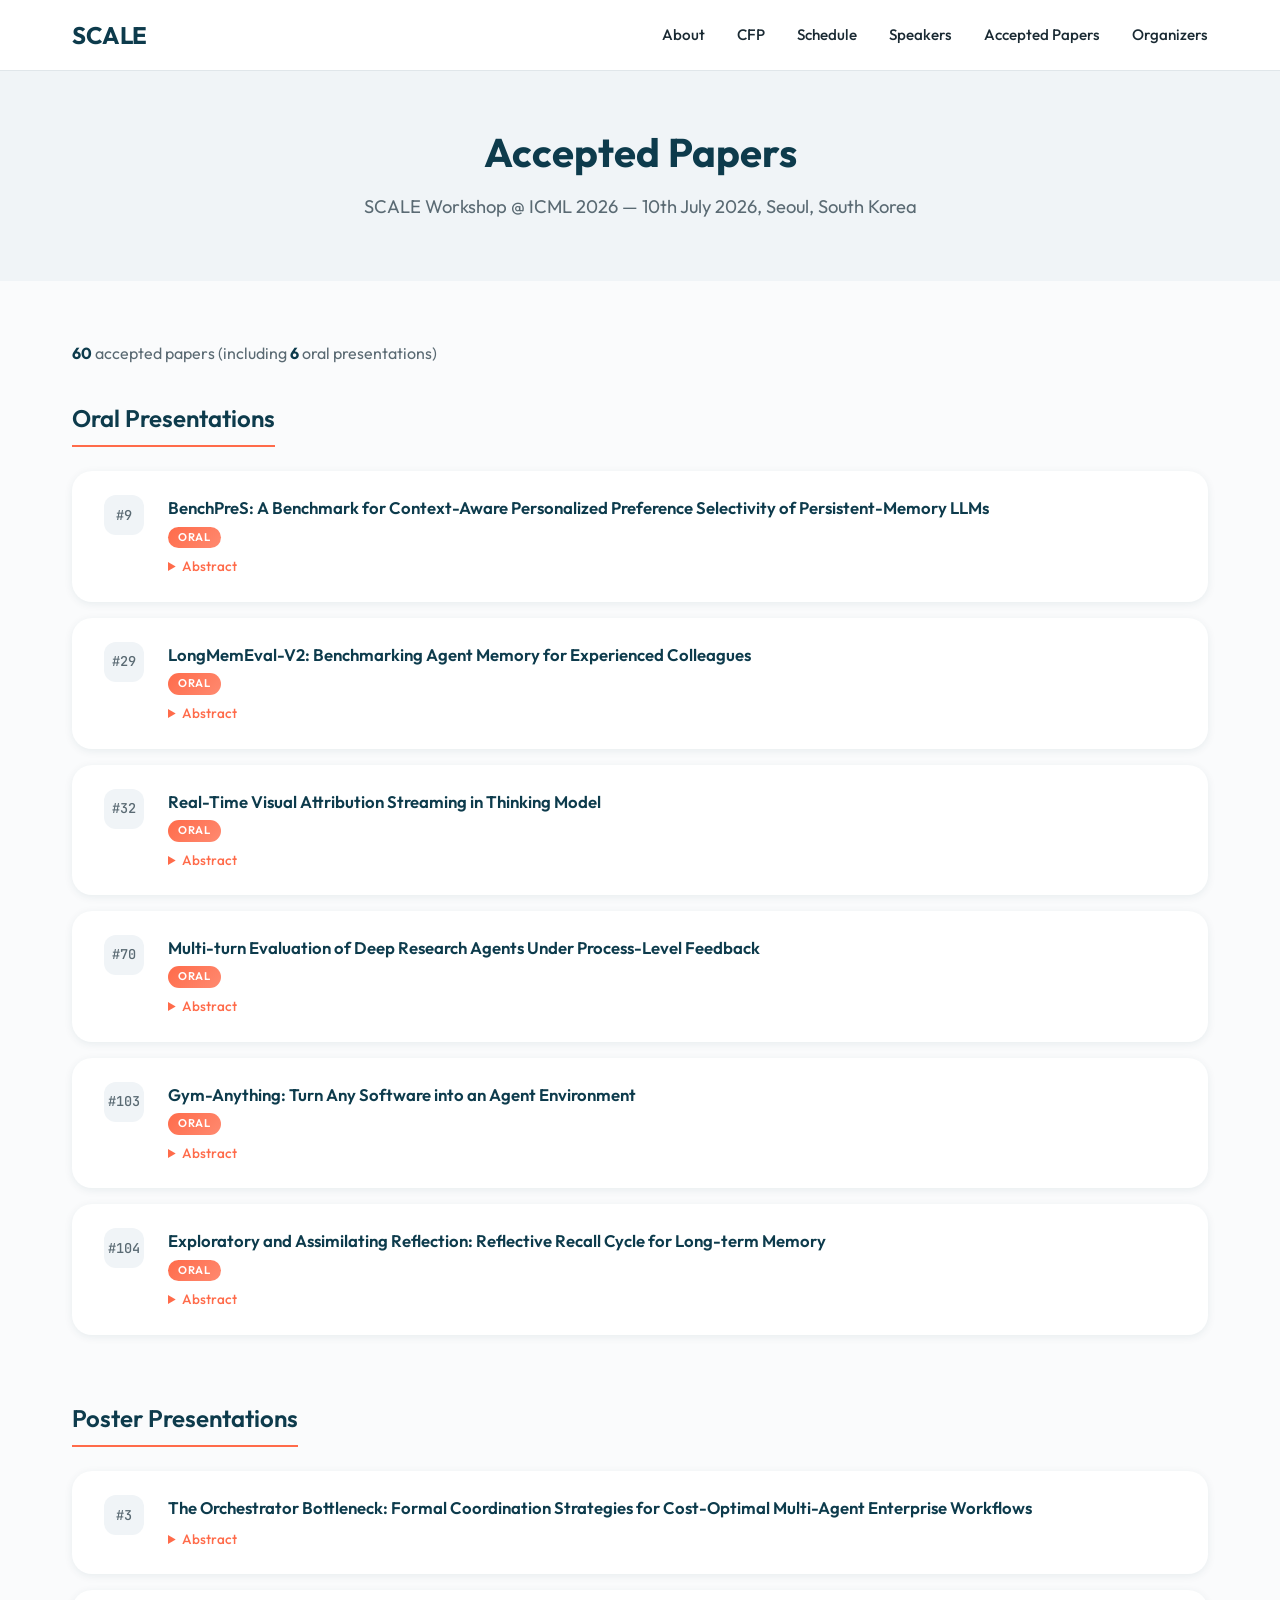
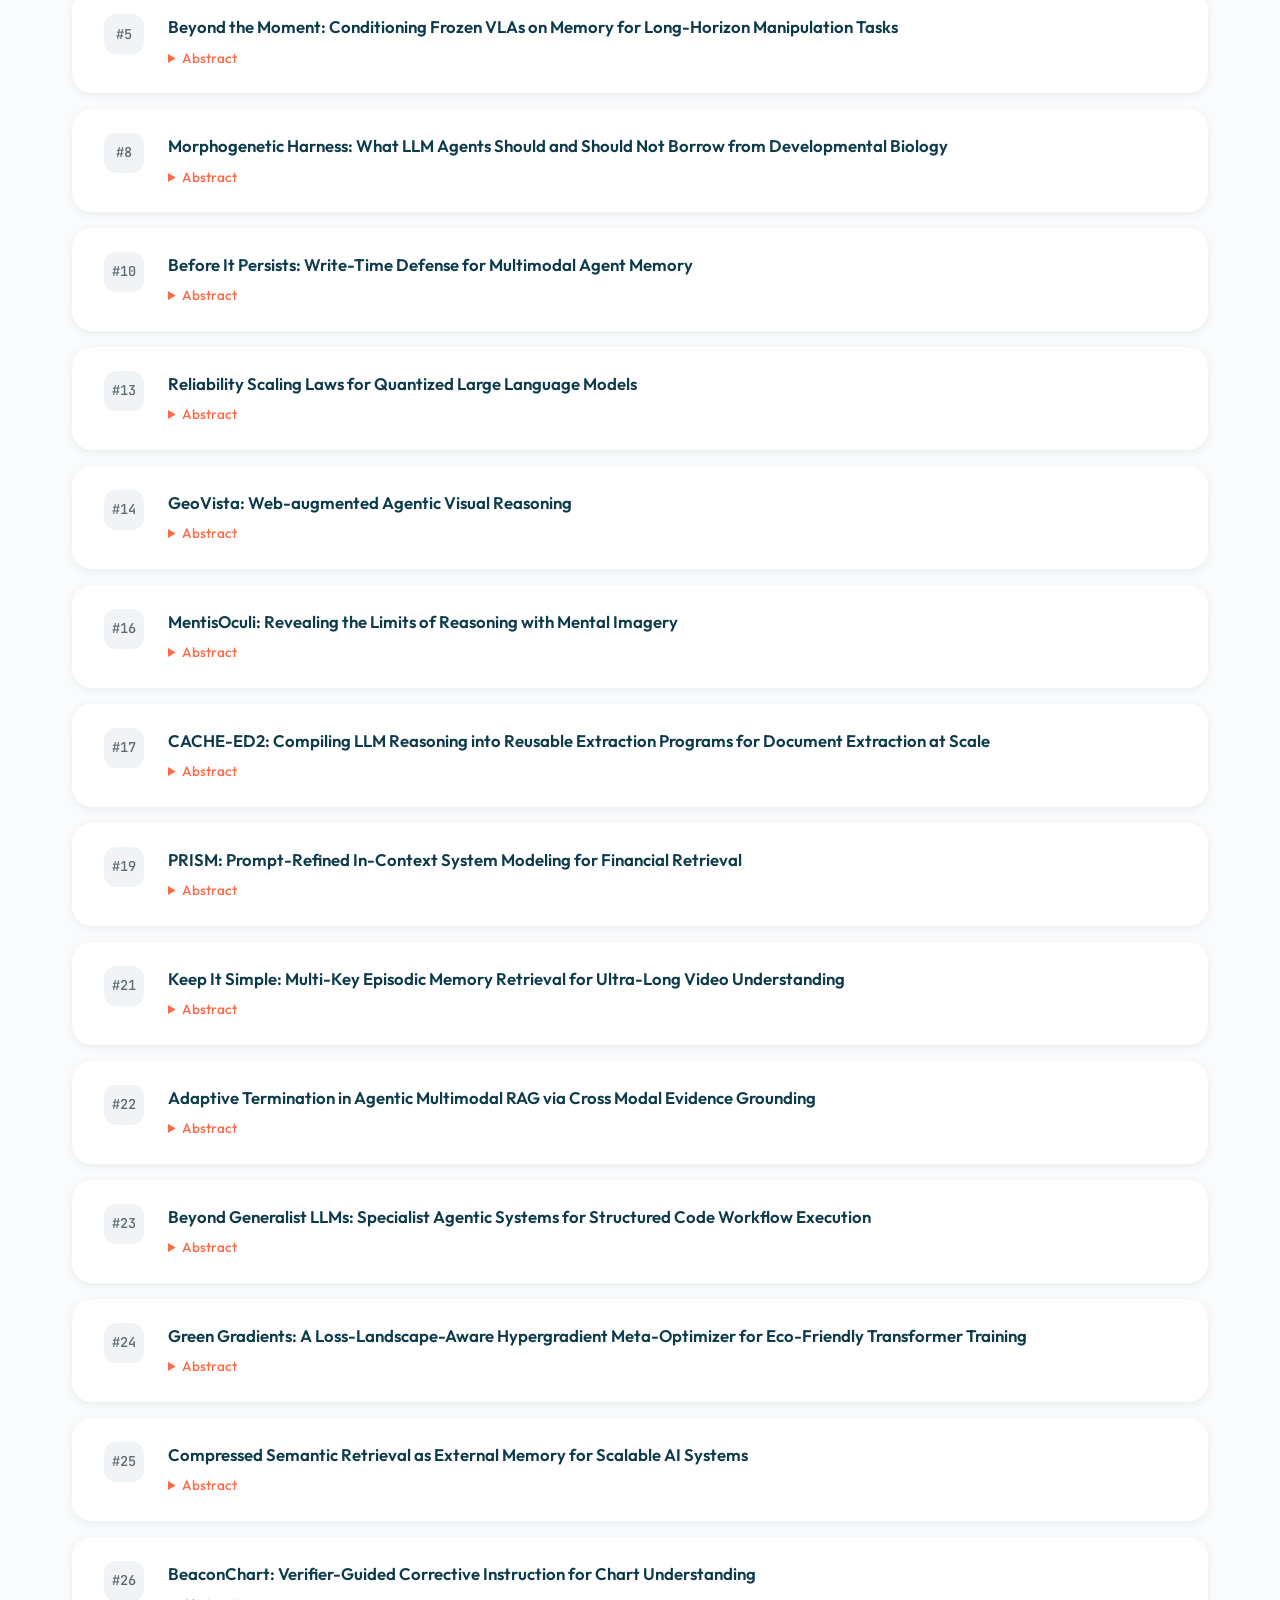
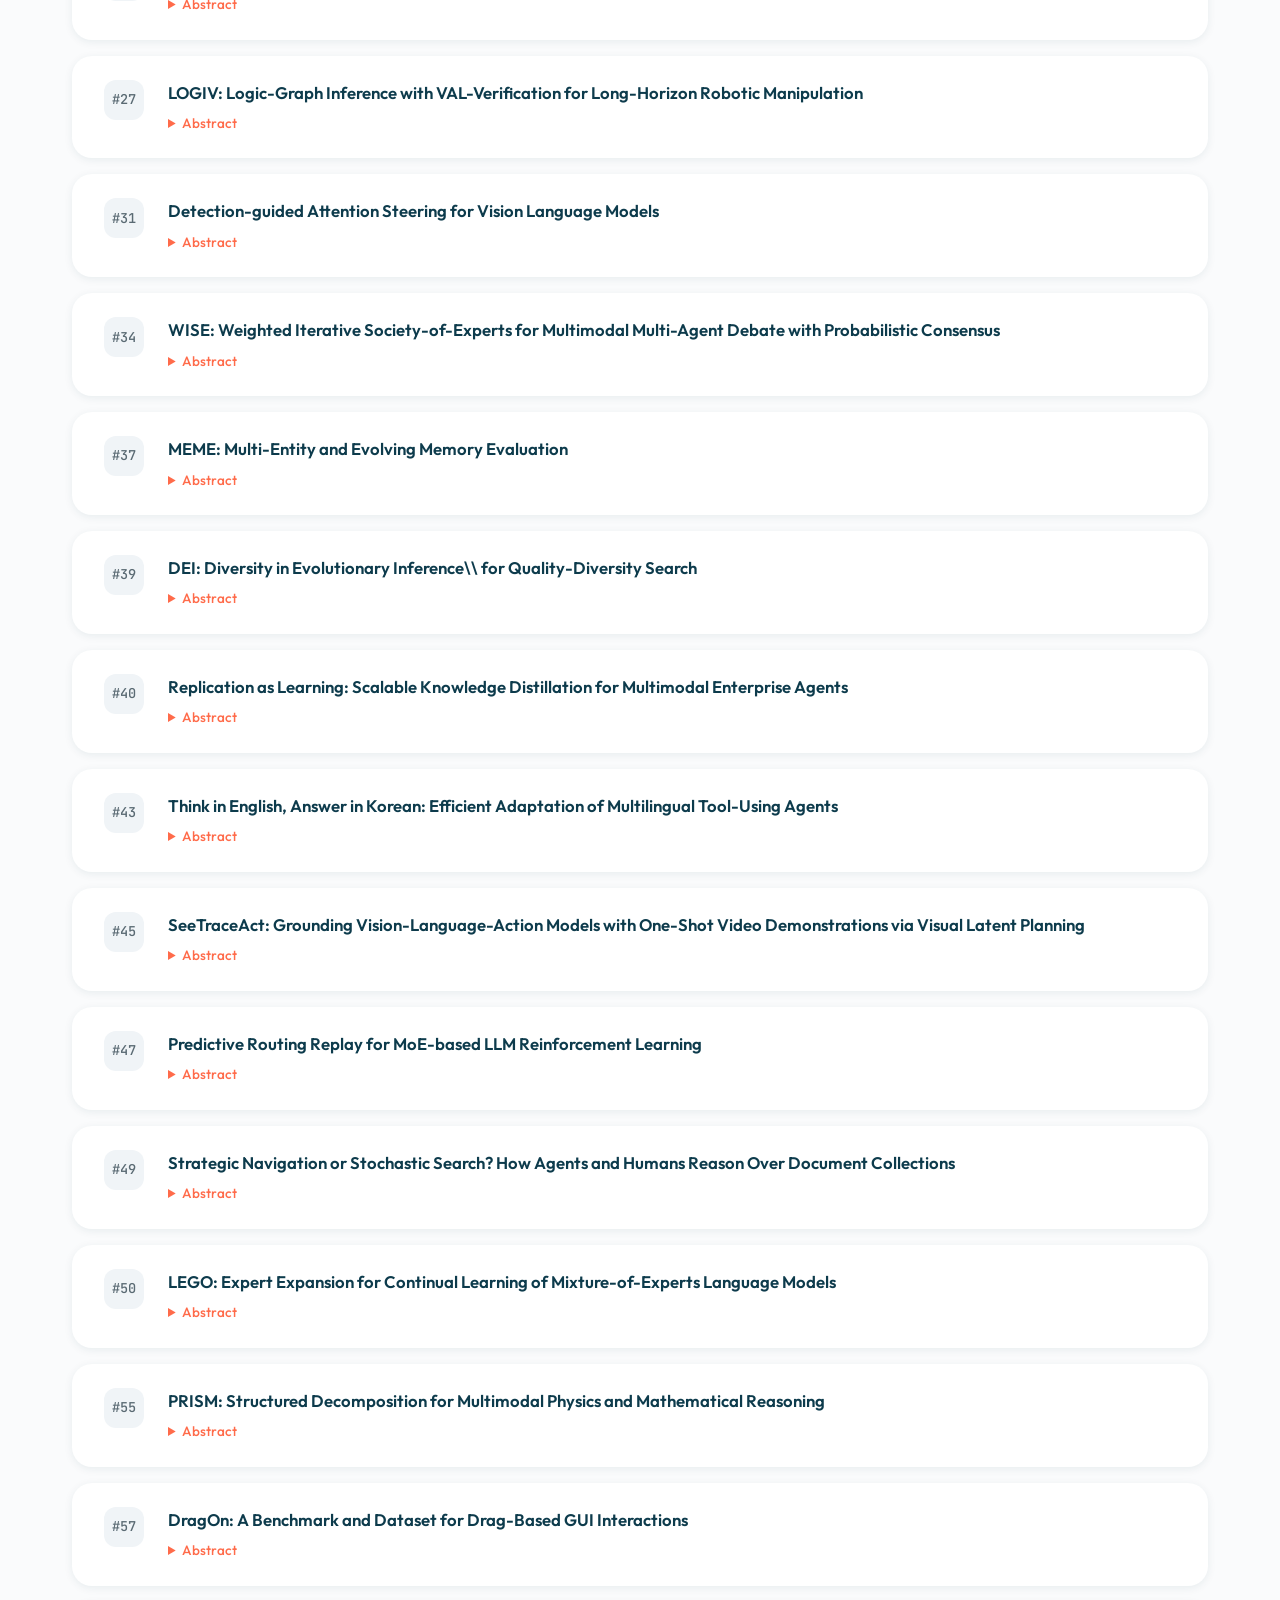
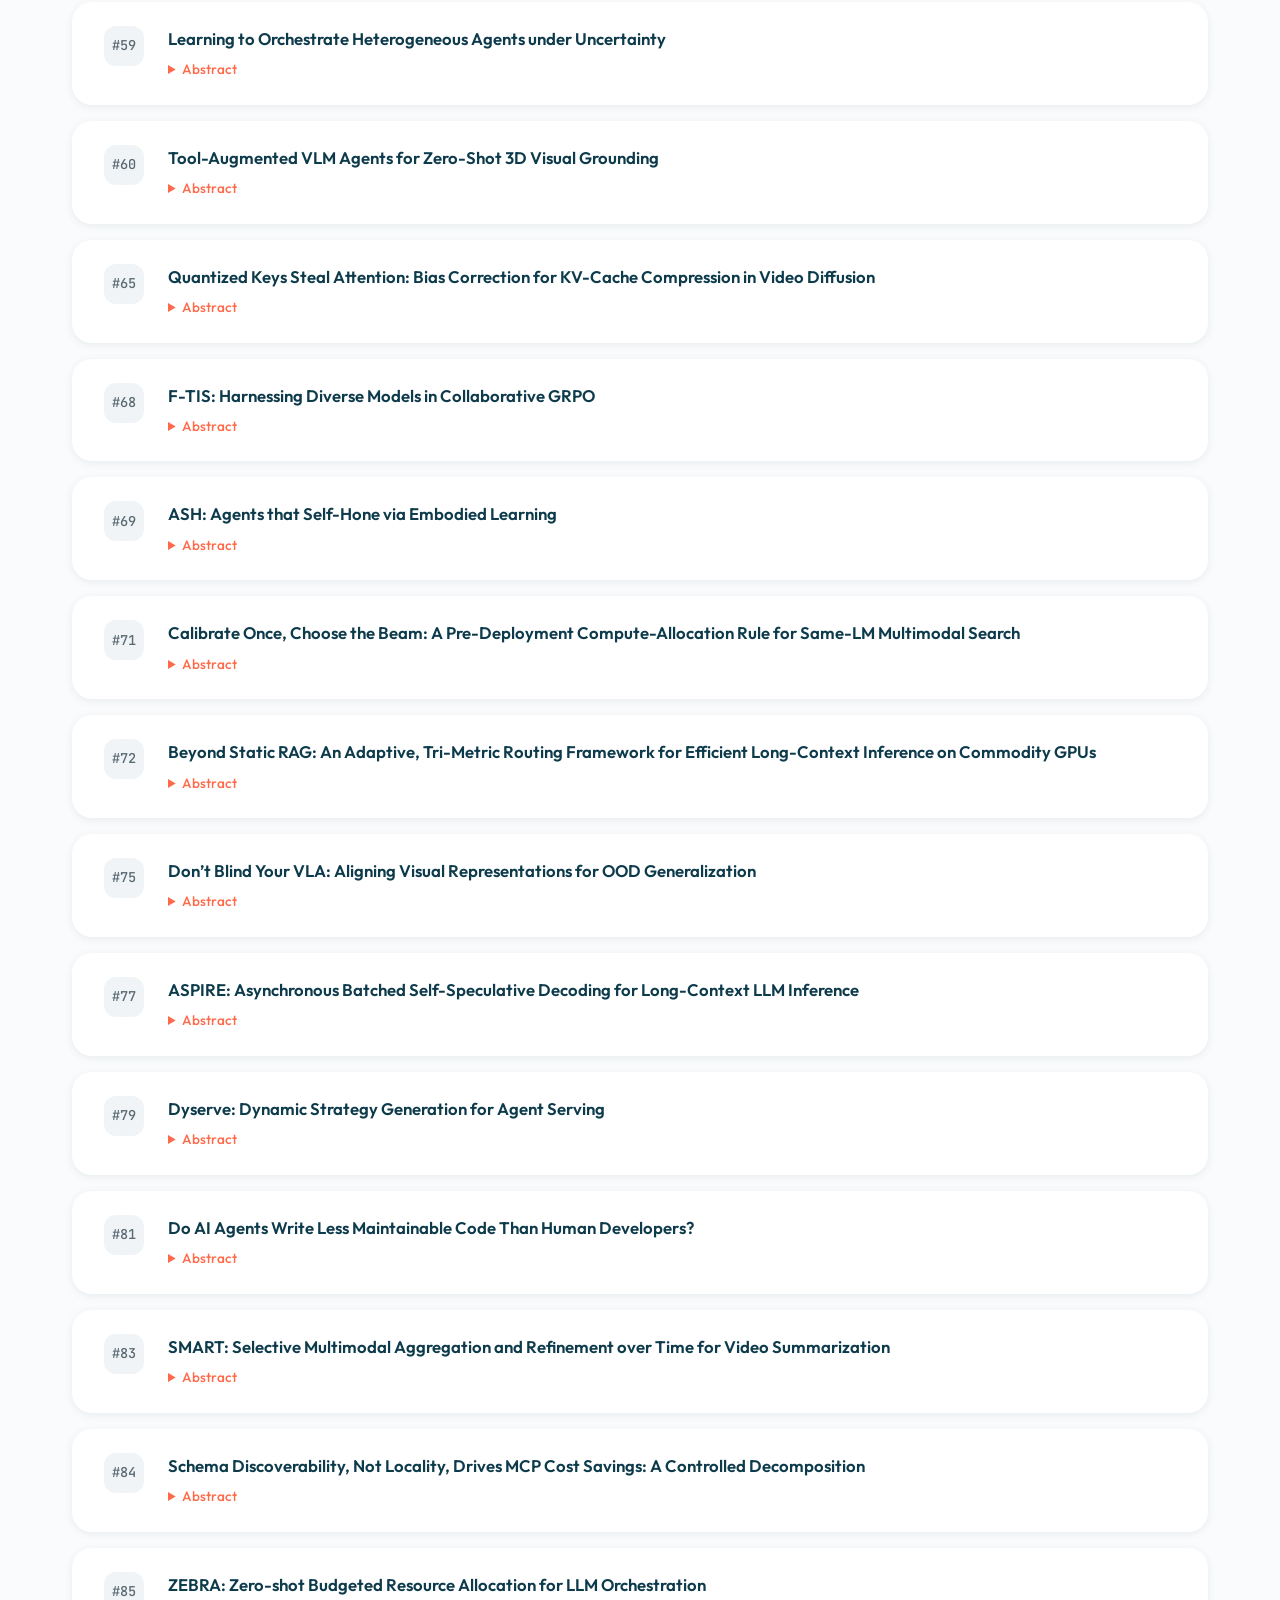
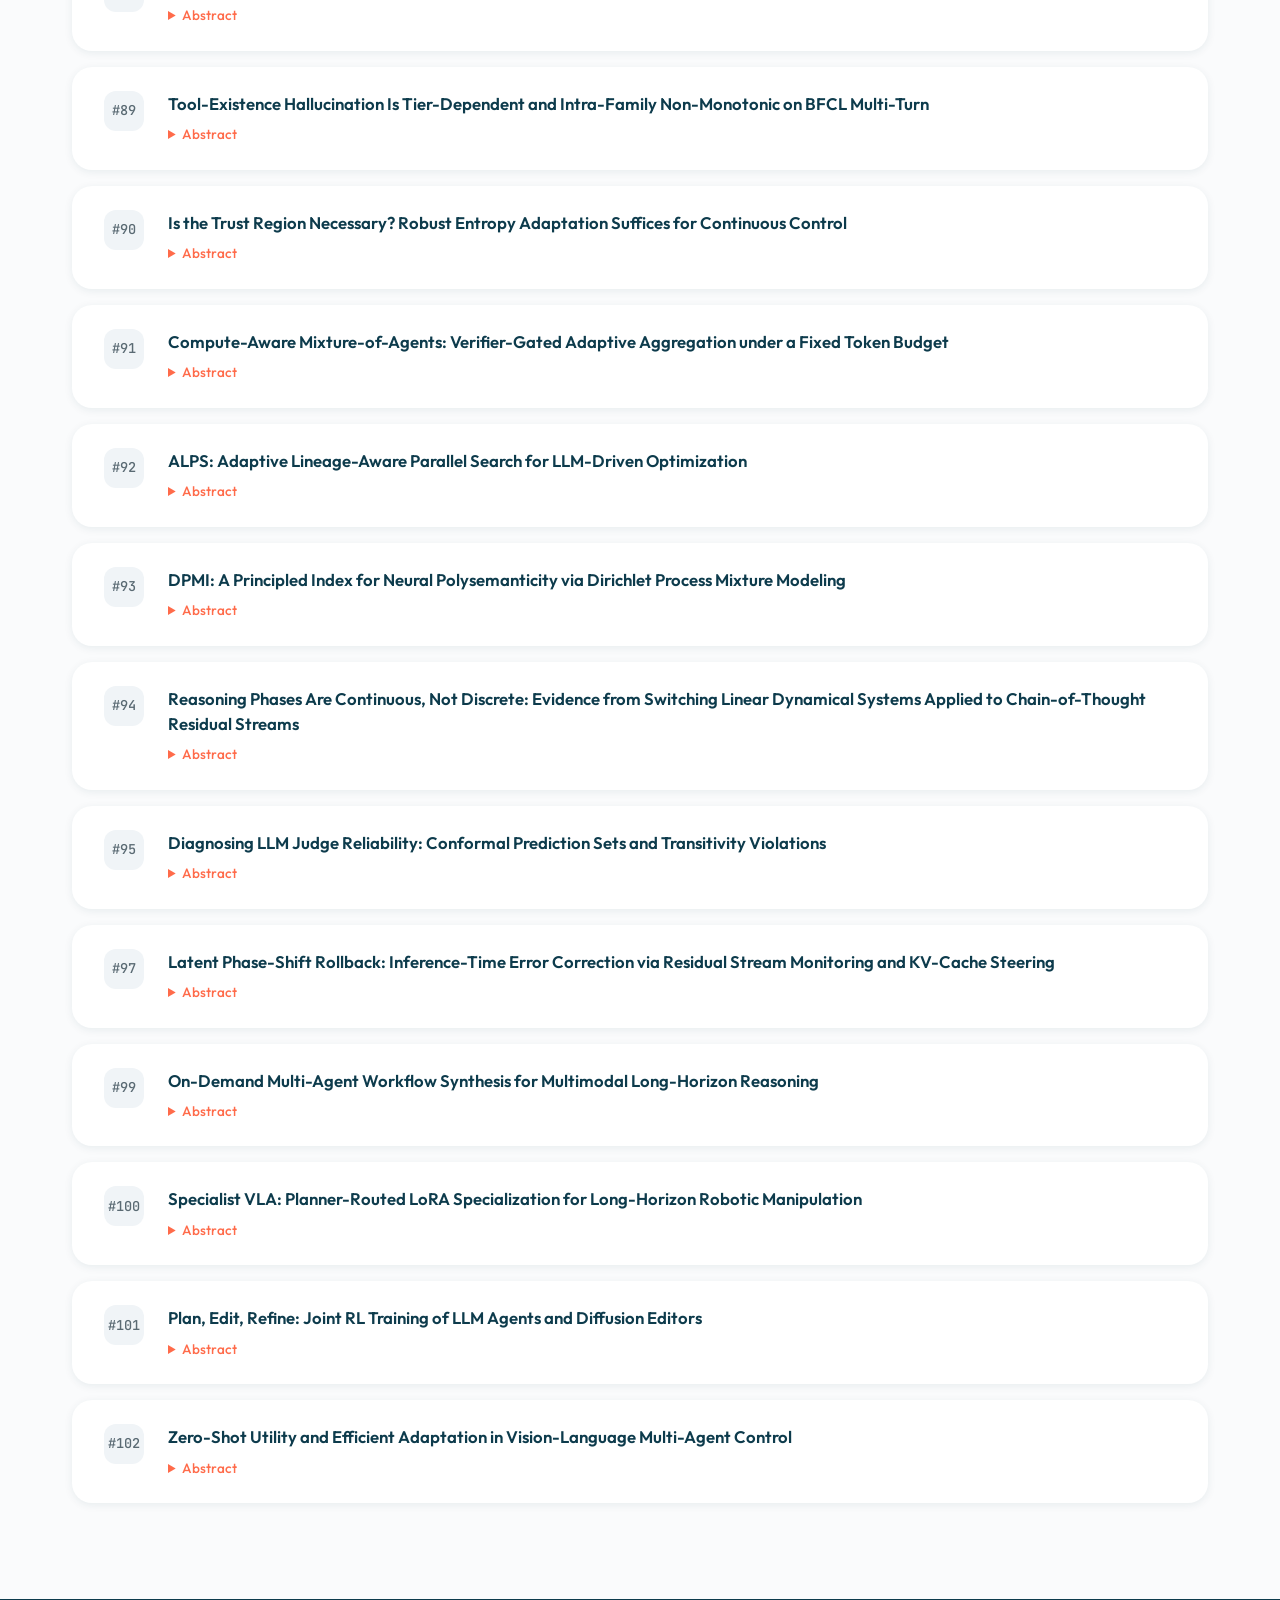
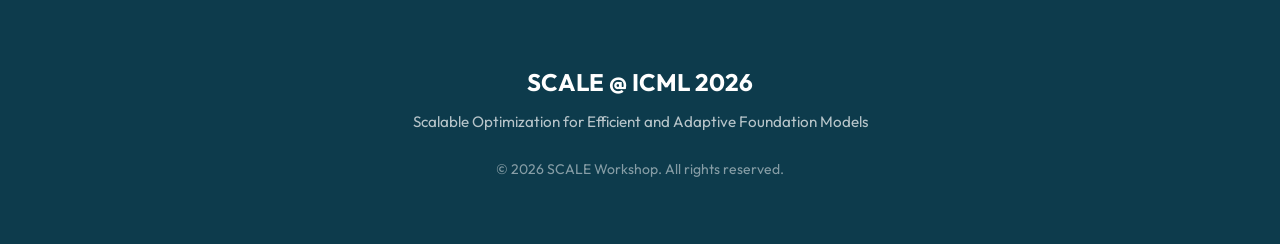
==== accepted_papers.html @ 60320250 "Add accepted papers page and announcement banner - New accepted_papers.html lists 60 accepted papers" ====
<!DOCTYPE html>
<html lang="en">
<head>
    <meta charset="UTF-8">
    <meta name="viewport" content="width=device-width, initial-scale=1.0">
    <title>Accepted Papers — SCALE Workshop @ ICML 2026</title>
    <link rel="preconnect" href="https://fonts.googleapis.com">
    <link rel="preconnect" href="https://fonts.gstatic.com" crossorigin>
    <link href="https://fonts.googleapis.com/css2?family=Outfit:wght@300;400;500;600;700&family=JetBrains+Mono:wght@400;500&display=swap" rel="stylesheet">
    <link rel="stylesheet" href="css/style.css">
    <style>
        .papers-hero {
            padding: 120px 0 60px;
            text-align: center;
            background: var(--color-bg-alt);
        }
        .papers-hero h1 {
            font-size: 2.5rem;
            font-weight: 700;
            color: var(--color-primary);
            margin-bottom: var(--space-sm);
        }
        .papers-hero p {
            font-size: 1.15rem;
            color: var(--color-text-light);
        }
        .papers-section {
            padding: 60px 0 80px;
        }
        .papers-section .section-subtitle {
            font-size: 1.5rem;
            font-weight: 600;
            color: var(--color-primary);
            margin-bottom: var(--space-lg);
            padding-bottom: var(--space-sm);
            border-bottom: 2px solid var(--color-accent);
            display: inline-block;
        }
        .papers-group + .papers-group {
            margin-top: var(--space-3xl);
        }
        .paper-card {
            background: var(--color-white);
            border-radius: var(--radius-lg);
            padding: var(--space-lg) var(--space-xl);
            margin-bottom: var(--space-md);
            box-shadow: var(--shadow-sm);
            transition: all var(--transition);
            display: flex;
            align-items: flex-start;
            gap: var(--space-lg);
        }
        .paper-card:hover {
            transform: translateY(-2px);
            box-shadow: var(--shadow-md);
        }
        .paper-id {
            font-family: 'JetBrains Mono', monospace;
            font-size: 0.85rem;
            font-weight: 500;
            color: var(--color-text-light);
            background: var(--color-bg-alt);
            border-radius: var(--radius-md);
            min-width: 40px;
            height: 40px;
            display: flex;
            align-items: center;
            justify-content: center;
            flex-shrink: 0;
        }
        .paper-body {
            flex: 1;
        }
        .paper-title {
            font-size: 1.05rem;
            font-weight: 600;
            color: var(--color-primary);
            line-height: 1.5;
            margin-bottom: 6px;
        }
        .paper-title a {
            color: inherit;
            text-decoration: none;
            transition: color var(--transition);
        }
        .paper-title a:hover {
            color: var(--color-accent);
        }
        .paper-meta {
            display: flex;
            flex-wrap: wrap;
            gap: var(--space-sm);
            align-items: center;
            margin-bottom: 8px;
        }
        .paper-badge {
            font-size: 0.7rem;
            font-weight: 600;
            text-transform: uppercase;
            letter-spacing: 0.06em;
            padding: 3px 10px;
            border-radius: var(--radius-full);
            line-height: 1.4;
        }
        .badge-oral {
            background: linear-gradient(135deg, var(--color-accent), var(--color-accent-light));
            color: #fff;
        }
        .paper-count {
            font-size: 1rem;
            color: var(--color-text-light);
            margin-bottom: var(--space-xl);
        }
        .paper-count strong {
            color: var(--color-primary);
        }
        .paper-abstract {
            margin-top: 8px;
        }
        .paper-abstract summary {
            font-size: 0.85rem;
            font-weight: 500;
            color: var(--color-accent);
            cursor: pointer;
            user-select: none;
            transition: color var(--transition);
        }
        .paper-abstract summary:hover {
            color: var(--color-accent-dark);
        }
        .paper-abstract p {
            font-size: 0.9rem;
            line-height: 1.7;
            color: var(--color-text-light);
            margin-top: 8px;
            text-align: justify;
        }
        @media (max-width: 768px) {
            .papers-hero h1 { font-size: 1.8rem; }
            .paper-card {
                flex-direction: column;
                gap: var(--space-sm);
            }
            .paper-id {
                min-width: 36px;
                height: 36px;
                font-size: 0.8rem;
            }
        }
    </style>
</head>
<body>
    <!-- Navigation -->
    <nav class="navbar">
        <div class="nav-container">
            <a href="index.html" class="nav-logo">SCALE</a>
            <ul class="nav-menu">
                <li><a href="index.html#about">About</a></li>
                <li><a href="index.html#cfp">CFP</a></li>
                <li><a href="index.html#schedule">Schedule</a></li>
                <li><a href="index.html#speakers">Speakers</a></li>
                <li><a href="accepted_papers.html" class="active">Accepted Papers</a></li>
                <li><a href="index.html#organizers">Organizers</a></li>
            </ul>
            <button class="nav-toggle" aria-label="Toggle navigation">
                <span></span>
                <span></span>
                <span></span>
            </button>
        </div>
    </nav>

    <div class="papers-hero">
        <div class="container">
            <h1>Accepted Papers</h1>
            <p>SCALE Workshop @ ICML 2026 — 10th July 2026, Seoul, South Korea</p>
        </div>
    </div>

    <section class="papers-section">
        <div class="container">
            <p class="paper-count"><strong>60</strong> accepted papers (including <strong>6</strong> oral presentations)</p>

            <!-- Oral Presentations -->
            <div class="papers-group">
                <h2 class="section-subtitle">Oral Presentations</h2>

                <div class="paper-card">
                    <div class="paper-id">#9</div>
                    <div class="paper-body">
                        <div class="paper-title"><a href="https://openreview.net/forum?id=2y6m2sVX4K" target="_blank" rel="noopener noreferrer">BenchPreS: A Benchmark for Context-Aware Personalized Preference Selectivity of Persistent-Memory LLMs</a></div>
                        <div class="paper-meta">
                            <span class="paper-badge badge-oral">Oral</span>
                        </div>
                        <details class="paper-abstract">
                            <summary>Abstract</summary>
                            <p>Large language models (LLMs) increasingly store user preferences in persistent memory to support personalization across interactions. However, in third-party communication settings governed by social and institutional norms, some user preferences may be inappropriate to apply. We introduce BenchPreS, which evaluates whether memory-based user preferences are appropriately applied or suppressed across communication contexts. Using two complementary metrics, Misapplication Rate (MR) and Appropriate Application Rate (AAR), we find even frontier LLMs struggle to apply preferences in a context-sensitive manner. Models with stronger preference adherence exhibit higher rates of over-application, and neither reasoning capability nor prompt-based defenses fully resolve this issue. These results suggest current LLMs treat personalized preferences as globally enforceable rules rather than as context-dependent normative signals.</p>
                        </details>
                    </div>
                </div>

                <div class="paper-card">
                    <div class="paper-id">#29</div>
                    <div class="paper-body">
                        <div class="paper-title"><a href="https://openreview.net/forum?id=WUU5KTwCq5" target="_blank" rel="noopener noreferrer">LongMemEval-V2: Benchmarking Agent Memory for Experienced Colleagues</a></div>
                        <div class="paper-meta">
                            <span class="paper-badge badge-oral">Oral</span>
                        </div>
                        <details class="paper-abstract">
                            <summary>Abstract</summary>
                            <p>Long-term memory is crucial for agents in specialized web environments, where success depends on recalling interface affordances, workflows, state dynamics, and recurring failure modes. We introduce LongMemEval-V2 (LME-V2), a benchmark for evaluating whether memory systems can accumulate environment-specific experience from multimodal web agent trajectories. LME-V2 contains 451 manually curated questions from customized shopping, forum, admin, and ServiceNow-style environments, with histories ranging from 25M to 115M tokens. Frontier LLMs reach at most 14.1% without trajectory evidence, confirming that LME-V2 requires learned experience beyond parametric knowledge. We evaluate memory under a context-gathering formulation and propose AgentRunbook: AgentRunbook-R is an efficient RAG pipeline over raw states, transitions, and notes, while AgentRunbook-C uses a scaffolded coding agent to gather evidence from trajectory files. AgentRunbook-C achieves the best overall accuracy, reaching 74.9% on LME-V2-Small and 70.1% on LME-V2-Medium, while improving the accuracy and latency trade-off over an off-the-shelf coding agent. We will release the benchmark and memory implementations.</p>
                        </details>
                    </div>
                </div>

                <div class="paper-card">
                    <div class="paper-id">#32</div>
                    <div class="paper-body">
                        <div class="paper-title"><a href="https://openreview.net/forum?id=6CjQ4ZTjqT" target="_blank" rel="noopener noreferrer">Real-Time Visual Attribution Streaming in Thinking Model</a></div>
                        <div class="paper-meta">
                            <span class="paper-badge badge-oral">Oral</span>
                        </div>
                        <details class="paper-abstract">
                            <summary>Abstract</summary>
                            <p>We present an amortized framework for real-time visual attribution streaming in multimodal thinking models. When these models generate code from a screenshot or solve math problems from images, their long reasoning traces should be grounded in visual evidence. However, verifying this reliance is challenging: faithful causal methods require costly repeated backward passes or perturbations, while raw attention maps offer instant access, they lack causal validity. To resolve this, we introduce an amortized approach that learns to estimate the causal effects of semantic regions directly from the rich signals encoded in attention features. Across five diverse benchmarks and four thinking models, our approach achieves faithfulness comparable to exhaustive causal methods while enabling visual attribution streaming, where users observe grounding evidence as the model reasons, not after. Our results demonstrate that real-time, faithful attribution in multimodal thinking models is achievable through lightweight learning, not brute-force computation.</p>
                        </details>
                    </div>
                </div>

                <div class="paper-card">
                    <div class="paper-id">#70</div>
                    <div class="paper-body">
                        <div class="paper-title"><a href="https://openreview.net/forum?id=HdgmfRmBq1" target="_blank" rel="noopener noreferrer">Multi-turn Evaluation of Deep Research Agents Under Process-Level Feedback</a></div>
                        <div class="paper-meta">
                            <span class="paper-badge badge-oral">Oral</span>
                        </div>
                        <details class="paper-abstract">
                            <summary>Abstract</summary>
                            <p>Existing benchmarks for deep research agents (DRAs) assess only single-shot outputs, ignoring a key question: can DRAs improve their reports when guided by feedback? To investigate this, we conduct a multi-turn evaluation of DRAs under two feedback settings: self-reflection, in which the agent revises its report without any external diagnostic signal, and process-level feedback, in which the agent receives guidance targeting gaps in its research strategy. To enable process-level feedback, we design Research Gap Inference (RGI), a method that analyzes patterns of satisfied and unsatisfied rubric criteria to infer research-process gaps. Our analysis reveals three key findings: (i) under self-reflection, agents incorporate and regress on rubric criteria at nearly equal rates, yielding negligible net improvement; (ii) a single round of process-level feedback yields substantial gains, raising the normalized score by approximately 11–15 points and yielding a roughly 35-37\% incorporation rate for both models; (iii) these gains do not compound over subsequent turns, as agents regress on up to 24\% of previously satisfied criteria when rewriting the full report to address remaining gaps.
Even with targeted guidance, reliable multi-turn improvement remains out of reach for the DRA architectures we evaluate.</p>
                        </details>
                    </div>
                </div>

                <div class="paper-card">
                    <div class="paper-id">#103</div>
                    <div class="paper-body">
                        <div class="paper-title"><a href="https://openreview.net/forum?id=JhiyDsvar0" target="_blank" rel="noopener noreferrer">Gym-Anything: Turn Any Software into an Agent Environment</a></div>
                        <div class="paper-meta">
                            <span class="paper-badge badge-oral">Oral</span>
                        </div>
                        <details class="paper-abstract">
                            <summary>Abstract</summary>
                            <p>Computer-use agents hold the promise of assisting in a wide range of digital economic activities. However, current research has largely focused on short-horizon tasks over a limited set of software with limited economic value, such as basic e-commerce and OS-configuration tasks. A key reason is that creating environments for complex software requires significant time and human effort, and therefore does not scale. To address this, we introduce Gym-Anything, a framework for converting any software into an interactive computer-use environment. We frame environment creation itself as a multi-agent task: a coding agent writes setup scripts, downloads real-world data, and configures the software, while producing evidence of correct setup. An independent audit agent then verifies evidence for the environment setup against a quality checklist. Using a taxonomy of economically valuable occupations grounded in U.S. GDP data, we apply this pipeline to 200 software applications with broad occupational coverage. The result is CUA-World, a collection of over 10K long-horizon tasks spanning domains from medical science and astronomy to engineering and enterprise systems, each configured with realistic data along with train and test splits. CUA-World also includes CUA-World-Long, a challenging long-horizon benchmark with tasks often requiring over 500 steps, far exceeding existing benchmarks. Distilling successful trajectories from the training split into a 2B vision-language model outperforms models 2× its size. We also apply the same auditing principle at test time: a separate VLM reviews completed trajectories and provides feedback on what remains, improving Gemini-3-Flash on CUA-World-Long from 11.5% to 14.0%. We release all code, infrastructure, and benchmark data to facilitate future research in realistic computer-use agents.</p>
                        </details>
                    </div>
                </div>

                <div class="paper-card">
                    <div class="paper-id">#104</div>
                    <div class="paper-body">
                        <div class="paper-title"><a href="https://openreview.net/forum?id=yVgTchafQD" target="_blank" rel="noopener noreferrer">Exploratory and Assimilating Reflection: Reflective Recall Cycle for Long-term Memory</a></div>
                        <div class="paper-meta">
                            <span class="paper-badge badge-oral">Oral</span>
                        </div>
                        <details class="paper-abstract">
                            <summary>Abstract</summary>
                            <p>LLM-based autonomous agents require external memory to overcome their statelessness and limited context window for long-term interaction and dynamic knowledge reasoning. However, existing memory retrieval methods often lack adaptability and sample efficiency, and struggle to retrieve the right mixture of memories from heterogeneous stores. We propose \textit{Exploratory-Assimilating Reflection (EAR)}, a framework for high initial retrieval performance and sample-efficient adaptation. EAR combines two mechanisms: Exploratory Reflection, which performs iterative search to bootstrap retrieval and collect useful experiences for each query, and Assimilating Reflection, which replays these experiences from an Experience Buffer to refine a global reranker more efficiently than methods relying only on immediate rewards. Experiments show that EAR improves retrieval by up to 17.9% over the baseline retriever on two long-term dialogue benchmarks. We also show that EAR is highly sample-efficient and robust to noisy feedback.</p>
                        </details>
                    </div>
                </div>
            </div>

            <!-- Poster Presentations -->
            <div class="papers-group">
                <h2 class="section-subtitle">Poster Presentations</h2>

                <div class="paper-card">
                    <div class="paper-id">#3</div>
                    <div class="paper-body">
                        <div class="paper-title"><a href="https://openreview.net/forum?id=R7JfyKAUTV" target="_blank" rel="noopener noreferrer">The Orchestrator Bottleneck: Formal Coordination Strategies for Cost-Optimal Multi-Agent Enterprise Workflows</a></div>
                        <details class="paper-abstract">
                            <summary>Abstract</summary>
                            <p>Multi-agent LLM systems increasingly depend on orchestrator agents to coordinate specialist agents, yet orchestration strategies remain informal, chosen by convention rather than analysis. We formalize the orchestrator as a constrained optimization problem over a typed agent registry with capability declarations, cost profiles, and trust boundaries. We define three coordination strategies, sequential delegation, parallel fan-out, and hierarchical decomposition, and derive threshold conditions under which each minimizes a combined cost-latency objective for a given task dependency structure. We implement OrchestRAte, a strategy-switching orchestrator that selects coordination mode dynamically via dependency graph analysis, and evaluate it on three enterprise workflow benchmarks: document processing, compliance review, and incident triage. On these benchmarks, OrchestRAte reduces end-to-end cost by 28–42% relative to static sequential baselines while trading at most 0.7 percentage points of task-completion quality. The cost gains come with a caveat: on highly parallelizable tasks, a static parallel baseline still achieves the lowest raw latency because it avoids the overhead of strategy selection entirely. We identify an empirical orchestrator overhead threshold around 15% of total token budget, beyond which the coordination cost of hierarchical strategies erodes their planning advantage.</p>
                        </details>
                    </div>
                </div>

                <div class="paper-card">
                    <div class="paper-id">#5</div>
                    <div class="paper-body">
                        <div class="paper-title"><a href="https://openreview.net/forum?id=F9w2kLRL8a" target="_blank" rel="noopener noreferrer">Beyond the Moment: Conditioning Frozen VLAs on Memory for Long-Horizon Manipulation Tasks</a></div>
                        <details class="paper-abstract">
                            <summary>Abstract</summary>
                            <p>Foundation robotics models, most popularly Vision Language Action (VLA) models, struggle to perform well over long horizon tasks due to their reliance on immediate sensory input. This induces compounding errors over inference timesteps, further exacerbated by non-robust backbones. To address this, we introduce \textit{Training-Free Memory Conditioned Action Generation}, a non-parametric retrieval-augmented framework that conditions a frozen VLA on historical expert trajectories. Our approach constructs a memory of expert demonstrations and utilizes a state-centric retrieval mechanism to guide action generation without any fine-tuning whatsoever. By performing extensive evaluation on 5 datasets over SOTA models, we show relative gains of upto 27% on task completion success. As an additional contribution we extend the popular CALVIN benchmark to task horizon of 6 and beyond, showcasing relative gains of upto 30%, while also demonstrating robustness to corrupted observations. Real-world experiments on complex tasks further demonstrate performance gains of up to 2X.</p>
                        </details>
                    </div>
                </div>

                <div class="paper-card">
                    <div class="paper-id">#8</div>
                    <div class="paper-body">
                        <div class="paper-title"><a href="https://openreview.net/forum?id=ovOh5kGhhw" target="_blank" rel="noopener noreferrer">Morphogenetic Harness: What LLM Agents Should and Should Not Borrow from Developmental Biology</a></div>
                        <details class="paper-abstract">
                            <summary>Abstract</summary>
                            <p>Developmental biology offers two kinds of inspiration for LLM agent design: structural principles (cell differentiation, morphogen gradients, gene regulatory networks) and dynamic processes (evolution, natural selection, population dynamics). We build a morphogenetic harness—a framework that applies both to LLM agents—and test which kind of inspiration actually helps. In Experiment 1 (static harness), we route queries to task-specific &quot;cognitive skills&quot; inspired by cell differentiation, testing on GSM8K, HumanEval, and MMLU across three LLMs. Skill routing significantly improves accuracy over unprompted baselines (Wilcoxon signed-rank $p&lt;0.05$ for Haiku and Grok), with gains concentrated on math and logic. The gain over a generic chain-of-thought prompt is not significant in aggregate; a cross-routing control (applying the wrong skill) instead pinpoints correct task–skill matching as the operative mechanism (40pp drop on math under mis-routing). Ablation reveals that neither structure nor domain knowledge alone suffices—their synergy is key, mirroring the dual role of morphogens in biological patterning. In Experiment 2 (dynamic harness), we run evolutionary LLM colonies with bio-inspired reproduction, lateral inhibition, and fitness tracking. We find that evolution provides no benefit beyond the pass@k effect of running multiple agents. Cross-routing experiments confirm that the value of biological metaphor lies in the blueprint, not the process: static differentiation helps, but runtime evolution does not. We formalize this distinction through Ashby&#x27;s Law of Requisite Variety and discuss implications for the emerging agent harness paradigm.</p>
                        </details>
                    </div>
                </div>

                <div class="paper-card">
                    <div class="paper-id">#10</div>
                    <div class="paper-body">
                        <div class="paper-title"><a href="https://openreview.net/forum?id=6lJ6J3dDOx" target="_blank" rel="noopener noreferrer">Before It Persists: Write-Time Defense for Multimodal Agent Memory</a></div>
                        <details class="paper-abstract">
                            <summary>Abstract</summary>
                            <p>Persistent memory makes multimodal agents more capable, but it also creates a new attack surface: once unsupported content is written into memory, later retrieval and consolidation can reuse it as if it were reliable state. We study write-time defense for multimodal agent memory. Our system, SAGE-Mem, separates transient evidence from durable belief : observations may be stored as evidence, but they are promoted to belief only when they are sufficiently supported, independent, and non-conflicting. This targets a gap left by retrieval-time defenses, which act only after poisoned content has already entered memory.

We evaluate on LoCoMo-Adv, an adversarial multimodal extension of LoCoMo-10, and on MM-BrowseComp-Adv, a multimodal browsing benchmark covering answer-overwrite, OCR, vision-caption, and visual-prompt attacks. On LoCoMo-Adv, at a conservative operating point, SAGE-Mem eliminates observed write admission and retrieval contamination relative to a retrieval-time baseline, but reduces benign completion under attack (0.460 vs. 0.642). On the canonical browsing overwrite setting, BrowseGuard, a browsing-specific write policy built on the same principle, blocks all 388 direct and paraphrased overwrite attempts while keeping attacked utility near its clean level (0.155 vs. 0.160). On the broader five-attack browsing suite, extending the same guarded write policy across browser, OCR, and caption channels reduces Write ASR from 0.2552 to 0.0369 and Retrieval ASR from 0.5636 to 0.3694. Overall, the results suggest that for memory-bearing agents, robustness should be evaluated not only at retrieval, but also at the point where observations become persistent state.</p>
                        </details>
                    </div>
                </div>

                <div class="paper-card">
                    <div class="paper-id">#13</div>
                    <div class="paper-body">
                        <div class="paper-title"><a href="https://openreview.net/forum?id=jehhhDHum2" target="_blank" rel="noopener noreferrer">Reliability Scaling Laws for Quantized Large Language Models</a></div>
                        <details class="paper-abstract">
                            <summary>Abstract</summary>
                            <p>Quantization is a powerful strategy to build capable and resource-efficient large language models (LLMs) by reducing the bitwidth of the parameters. While quantized LLMs achieve state-of-the-art performance on unperturbed inputs using standard predictive metrics, their performance on perturbed inputs, measured using reliability metrics, remains underexplored, despite its importance for reliable deployment. To address this gap, we conduct a comprehensive reliability evaluation of quantized LLMs consisting of three key components: (1) Uncertainty: We assess the trustworthiness of LLMs quantized to 2, 3, 4, and 8 bits using six different quantization methods, employing established uncertainty metrics. (2) Robustness: We design character-level and word-level input perturbations to evaluate the reliability of quantized models under semantically-preserving variations in the inputs that arise in real-world applications.
(3) Reliability scaling trends: We investigate how the reliability scales with the number of model bits. Our study reveals that while the performance scales monotonically with the total number of bits, the reliability scalings are nonlinear. A reliability peak occurs for 4-bit quantized models, indicating that quantizing moderately sized models offers the best reliability-efficiency trade-off. Additionally, our empirical findings reveal that quantization enhances the robustness of LLMs to natural input perturbations.</p>
                        </details>
                    </div>
                </div>

                <div class="paper-card">
                    <div class="paper-id">#14</div>
                    <div class="paper-body">
                        <div class="paper-title"><a href="https://openreview.net/forum?id=z8YRUCUwis" target="_blank" rel="noopener noreferrer">GeoVista: Web-augmented Agentic Visual Reasoning</a></div>
                        <details class="paper-abstract">
                            <summary>Abstract</summary>
                            <p>Agentic visual reasoning has advanced multimodal understanding through multi-step tool use, yet current methods restrict these tools to image manipulation and never reach for external knowledge, leaving open-source models brittle on tasks that require both. 
        We study this setting through geolocalization, a task that inherently couples fine-grained visual inspection with open-world knowledge retrieval.
        We introduce \textbf{GeoVista}, a 7B agentic model that interleaves image zoom-in and web-search tool calls within a reasoning loop, and, to move beyond the low resolution of prior geolocalization benchmarks, curate \textbf{GeoBench}, a benchmark of high-resolution photos, panoramas, and satellite imagery whose geographic cues are only resolvable through fine-grained visual search.
        We train GeoVista in two stages: a cold-start SFT on synthesized agentic trajectories to instill the tool-use format, followed by RL with \textbf{CasPO} (Cascaded Policy Optimization). Instead of treating each prediction as a pass-or-fail event, CasPO cascades credit along the country, province, and city hierarchy, yielding a dense, multi-scale learning signal.
        Beyond accuracy, CasPO reshapes reasoning behavior: fewer tool-call errors, more targeted searches, and emergent self-reflection.
        GeoVista achieves state-of-the-art among open-source models and matches proprietary systems such as Gemini-2.5-flash and GPT-5 across most metrics, despite being an order of magnitude smaller.</p>
                        </details>
                    </div>
                </div>

                <div class="paper-card">
                    <div class="paper-id">#16</div>
                    <div class="paper-body">
                        <div class="paper-title"><a href="https://openreview.net/forum?id=uXwjtid07o" target="_blank" rel="noopener noreferrer">MentisOculi: Revealing the Limits of Reasoning with Mental Imagery</a></div>
                        <details class="paper-abstract">
                            <summary>Abstract</summary>
                            <p>Frontier models are transitioning from _multimodal large language models_ (MLLMs) that merely ingest visual information to _unified multimodal models_ (UMMs) capable of native interleaved generation. This shift has sparked interest in using intermediate visualizations as a reasoning aid, akin to human _mental imagery_. Central to this idea is the ability to form, maintain, and manipulate visual representations in a goal-oriented manner. To evaluate and probe this capability, we develop MentisOculi, a procedural, stratified suite of multi-step reasoning problems amenable to visual solution, tuned to challenge frontier models. Evaluating visual strategies ranging from latent tokens to explicit generated imagery, we find they generally fail to improve performance. Analysis of UMMs specifically exposes a critical limitation: While they possess the textual reasoning capacity to solve a task and can sometimes generate correct visuals, they suffer from compounding generation errors and fail to leverage even ground-truth visualizations. Our findings suggest that despite their inherent appeal, _visual thoughts do not yet benefit model reasoning_. MentisOculi establishes the necessary foundation to analyze and close this gap across diverse model families.</p>
                        </details>
                    </div>
                </div>

                <div class="paper-card">
                    <div class="paper-id">#17</div>
                    <div class="paper-body">
                        <div class="paper-title"><a href="https://openreview.net/forum?id=dD3b8qcMsd" target="_blank" rel="noopener noreferrer">CACHE-ED2: Compiling LLM Reasoning into Reusable Extraction Programs for Document Extraction at Scale</a></div>
                        <details class="paper-abstract">
                            <summary>Abstract</summary>
                            <p>Extracting structured information from visually rich documents at enterprise scale demands both the reasoning capability of large language models and the efficiency of deterministic execution. Current approaches either deploy LLMs as instance-level analysts, incurring per-document inference costs that are prohibitive for repetitive templates, or rely on manually authored vendor-specific prompts that do not scale beyond a handful of high-volume vendors. We present CACHE-ED2, a framework that repositions the LLM as a system-level developer: given a novel document format, a multimodal ReAct-based agent synthesizes a reusable Document Extraction DSL (DocExDSL) program encoding the complete extraction logic (strategies, disambiguation, transforms, and automated reasoning validation), then caches it for deterministic, LLM-free execution on all subsequent documents of the same format. A contrastive Document Format Encoder routes incoming documents to cached programs with perfect hit rates, and a HITL Feedback Analysis Agent incorporates analyst corrections to refine programs over time. On public benchmarks (CORD v2, FATURA) and 5,000 real-world invoices across 5 vendors, CACHE-ED2 achieves near-perfect extraction accuracy (0.99 average) with 1.0 extraction rate and perfect format detection across 50+ templates, matching or exceeding manually authored vendor-specific prompts, while reducing cumulative token consumption by ~2.6x over 1,000 documents.</p>
                        </details>
                    </div>
                </div>

                <div class="paper-card">
                    <div class="paper-id">#19</div>
                    <div class="paper-body">
                        <div class="paper-title"><a href="https://openreview.net/forum?id=tHDtd6vied" target="_blank" rel="noopener noreferrer">PRISM: Prompt-Refined In-Context System Modeling for Financial Retrieval</a></div>
                        <details class="paper-abstract">
                            <summary>Abstract</summary>
                            <p>With the rapid progress of large language models (LLMs), financial information retrieval has become a critical industrial application. Extracting task-relevant information from lengthy financial filings is essential for both operational and analytical decision-making. We present PRISM, a training-free framework that integrates refined system prompting, in-context learning (ICL), and lightweight multi-agent coordination for document and chunk ranking tasks. Our primary contribution is a systematic empirical study of when each component provides value: prompt engineering delivers consistent performance with minimal overhead, ICL enhances reasoning for complex queries when applied selectively, and multi-agent systems show potential primarily with larger models and careful architectural design. Extensive ablation studies across FinAgentBench, FiQA-2018, and FinanceBench reveal that simpler configurations often outperform complex multi-agent pipelines, providing practical guidance for practitioners. Our best configuration achieves an NDCG@5 of 0.71818 on FinAgentBench, ranking third while being the only training-free approach in the top three. We provide comprehensive feasibility analyses covering latency, token usage, and cost trade-offs to support deployment decisions. The source code will be released upon acceptance.</p>
                        </details>
                    </div>
                </div>

                <div class="paper-card">
                    <div class="paper-id">#21</div>
                    <div class="paper-body">
                        <div class="paper-title"><a href="https://openreview.net/forum?id=dFlstjHo0F" target="_blank" rel="noopener noreferrer">Keep It Simple: Multi-Key Episodic Memory Retrieval for Ultra-Long Video Understanding</a></div>
                        <details class="paper-abstract">
                            <summary>Abstract</summary>
                            <p>When videos extend from hours to days, directly processing them end-to-end becomes impractical for current Multi-modal Large Language Models (MLLMs). This ultra-long setting necessitates a two stage paradigm: query-agnostic memory construction followed by retrieval-based inference. Prior work invests in complex memory construction to pre-model high-level relations in videos, despite not knowing the downstream query at build time. We instead prioritize high-recall retrievability during memory building, and defer query-specific, high-level relation composition to inference time. To this end, we propose MERIT (Multi-key Episodic Retrieval with Inference-time Temporal expansion), a simple yet effective agentic framework for ultra-long video understanding. First, we formulate an episodic multi-key representation that enables precise retrieval of fine-grained memories through a simple key-matching mechanism. Second, we introduce a neighbor filtering mechanism to capture broader semantic context without the massive computational overhead of global memory construction. This is achieved by expanding the temporal scope exclusively around the retrieved segments at inference time. By leveraging simple key-matching with this on-demand temporal expansion, MERIT achieves state-of-the-art performance across three long-video benchmarks: EgoLifeQA, LVBench, and Video-MME (Long).</p>
                        </details>
                    </div>
                </div>

                <div class="paper-card">
                    <div class="paper-id">#22</div>
                    <div class="paper-body">
                        <div class="paper-title"><a href="https://openreview.net/forum?id=llJtJVkZs3" target="_blank" rel="noopener noreferrer">Adaptive Termination in Agentic Multimodal RAG via Cross Modal Evidence Grounding</a></div>
                        <details class="paper-abstract">
                            <summary>Abstract</summary>
                            <p>Multimodal retrieval-augmented generation
misses two fundamental primitives: an evidence-
grounding metric that evaluates generated claims
based on evidence in text, imagery and structured
data and a convergence criterion for determining
the stopping point of an iterative system. We formally establish both. First, we propose CMEGS
(Cross-Modal Evidence Grounding Score) as a
claim-level metric with a specifically designed
inter-modal agreement component that possesses
boundedness, monotonicity and graceful degra-
dation due to missing modalities. Second, we
calculate a marginal improvement ratio (MIR)
from consecutive values of CMEGS, proving its
guaranteed termination under finite budget while
meeting scale-relative sensitivity. We embed both
primitives into an inference-only architecture
with five agents and modality adaptation. On
PathVQA, our architecture achieves 90.0%
faithfulness with 1.1 mean iterations reducing
hallucination by 80% relative to conventional
RAG. On ScienceQA, it performs at par with
the best iterative system in grounding but with
2.3×fewer iterations. The metric remains stable
under nine different weight settings (variance
below 1.3%) and exhibits strong correlation with
grounding judgment scores (r= 0.79).</p>
                        </details>
                    </div>
                </div>

                <div class="paper-card">
                    <div class="paper-id">#23</div>
                    <div class="paper-body">
                        <div class="paper-title"><a href="https://openreview.net/forum?id=qdKOwCnvgc" target="_blank" rel="noopener noreferrer">Beyond Generalist LLMs: Specialist Agentic Systems for Structured Code Workflow Execution</a></div>
                        <details class="paper-abstract">
                            <summary>Abstract</summary>
                            <p>Large Language Models (LLMs) have accelerated the adoption of software development agents, now widely available as Integrated Development Environment (IDE) extensions and standalone applications. While these agents are typically general-purpose, it remains unclear whether specialist agents justify their additional development effort. We investigate this question in the context of business process automation, focusing on the transformation of Business Process Model and Notation (BPMN) diagrams into executable agentic workflows. Since BPMN specifies explicit control-flow semantics, we focus on deterministic workflows in which a fixed process model and inputs uniquely determine the executed path. We introduce a specialist workflow for this task and compare it against generalist agents such as Roo and Cline. Our results show that the specialist solution produces agents that outperform generalist baselines by approximately 9--20 percentage points in tool-use exactness, 2--4$\times$ in penalty-adjusted latency, and 3$\times$ fewer tool-call errors, while reducing generation token cost by over 95\% and eliminating repair iterations. We also find that generalist agents generate code inconsistently in both functionality and quality, limiting their suitability for industrial settings where reliability and maintainability are essential.</p>
                        </details>
                    </div>
                </div>

                <div class="paper-card">
                    <div class="paper-id">#24</div>
                    <div class="paper-body">
                        <div class="paper-title"><a href="https://openreview.net/forum?id=zX8ZBpCieS" target="_blank" rel="noopener noreferrer">Green Gradients: A Loss-Landscape-Aware Hypergradient Meta-Optimizer for Eco-Friendly Transformer Training</a></div>
                        <details class="paper-abstract">
                            <summary>Abstract</summary>
                            <p>Training large transformer models incurs substantial computational costs, with a significant portion arising from hyperparameter search. This research introduces Green Gradients, a dual-phase, calculus-based meta-optimizer designed to reduce the carbon footprint of transformer fine-tuning. Phase 1 replaces traditional expensive Bayesian learning rate search with a single exponential scan of the loss landscape, where $\partial\mathcal{L}/\partial\lambda$ is estimated to evaluate candidates and identify an optimal initial learning rate $\lambda^{*}$ based on the decrease in loss. Phase 2 adapts $\lambda$ throughout training via hypergradient descent by computing $\partial\mathcal{L}/\partial\lambda$ through the chain rule. Evaluated on DistilBERT applied to the CLIMATE-FEVER dataset across 25 paired trials, Green Gradients achieves a 48.87% reduction in both energy consumption and carbon emissions compared to an Optuna + ReduceLROnPlateau baseline ($p = 1.51\times10^{-11}$) with no statistically significant change in test accuracy ($p = 0.106$), demonstrating the viability of Green Gradients in reducing the carbon footprint of transformer training while retaining accuracy.</p>
                        </details>
                    </div>
                </div>

                <div class="paper-card">
                    <div class="paper-id">#25</div>
                    <div class="paper-body">
                        <div class="paper-title"><a href="https://openreview.net/forum?id=p3bV4zdXre" target="_blank" rel="noopener noreferrer">Compressed Semantic Retrieval as External Memory for Scalable AI Systems</a></div>
                        <details class="paper-abstract">
                            <summary>Abstract</summary>
                            <p>Agentic AI systems increasingly treat retrieval as external memory, making storage footprint, index-refresh cost, and query latency first-class scaling constraints. However, standard dense retrieval pipelines decompress corpora into plain text before chunking, embedding, and indexing, inflating storage and build cost whenever memory must be refreshed under tight budgets. In this paper, we present ***compressed-domain retrieval***, in which the storage, indexing, and retrieval units coincide at the compressed chunk. The design pairs **ZPKG**, a novel Zstandard-based random-access packaging format, with **CEM**, a byte-level Compressed Embedding Model trained under a joint objective to map compressed chunks into the semantic retrieval space while keeping queries in plain text. Decompression is deferred until after candidate selection, preserving compatibility with standard RAG pipelines. On BEIR, the method reduces corpus storage to 30-33\%, cuts indexed vectors by 7.5-10.4$\times$, and accelerates HNSW index construction by 15.1-66.9$\times$. On an MTEB-based suite, CEM remains competitive with strong text encoders and surpasses all compared baselines on WinoGrande and TempReasonL1, positioning compressed-domain retrieval as a practical external-memory substrate for scaling agentic systems under memory, refresh, and latency budgets.</p>
                        </details>
                    </div>
                </div>

                <div class="paper-card">
                    <div class="paper-id">#26</div>
                    <div class="paper-body">
                        <div class="paper-title"><a href="https://openreview.net/forum?id=iQiHQzMyvs" target="_blank" rel="noopener noreferrer">BeaconChart: Verifier-Guided Corrective Instruction for Chart Understanding</a></div>
                        <details class="paper-abstract">
                            <summary>Abstract</summary>
                            <p>Chart question answering remains challenging because small errors in evidence extraction and visual grounding can easily propagate into incorrect answers. Although recent methods improve chart understanding, most still rely on one-pass answer generation without explicitly verifying whether the extracted evidence is accurate, and verifier feedback rarely persists beyond the current example. We propose $\textbf{BeaconChart}$, a verifier-guided multi-agent framework that improves chart understanding by accumulating verifier feedback as corrective instruction. Rather than directly trusting an initial prediction, BeaconChart first plans the required evidence, performs chart-aware extraction, and verifies whether the predicted answer is correctly grounded in the chart. When verification fails, it converts the feedback into reusable guidance that improves future inference on similar chart failures. Experiments on ChartQA and ChartX show that BeaconChart consistently outperforms both general-purpose multimodal large language models and recent chart-specialized baselines.</p>
                        </details>
                    </div>
                </div>

                <div class="paper-card">
                    <div class="paper-id">#27</div>
                    <div class="paper-body">
                        <div class="paper-title"><a href="https://openreview.net/forum?id=K7A1tQR0J9" target="_blank" rel="noopener noreferrer">LOGIV: Logic-Graph Inference with VAL-Verification for Long-Horizon Robotic Manipulation</a></div>
                        <details class="paper-abstract">
                            <summary>Abstract</summary>
                            <p>Long-term robotic operation has long been plagued by temporal failures during execution, as static task instructions (i.e., language conditions) fail to provide dynamic guidance for complex stages. This results in stage confusion and goal deviation in multi-stage scenarios, despite the strong short-term reaction capabilities of the underlying actuators. In this paper, we demonstrate that achieving robust long-term autonomy does not require retraining the actuators or complex hierarchical architectures, but rather temporal reparameterization of the task-instruction interface. We propose a training-free dual-system reasoning framework, LOGIV (LOgic-Graph Inference with VAL-verification), which decomposes global instructions into dynamic, multi-stage natural language priors. To ensure logical consistency, we introduce a graph-based self-correction mechanism that utilizes formal verification and standardized repair operators to autonomously correct plans generated by large language models. Experimental results on datasets such as DROID, AgiBot, EgoDex, and RoboTwin 2.0 show that our framework significantly improves task success rates without modifying the underlying model weights, with more pronounced effects on more complex tasks. Due to its architecture-agnostic and lightweight nature, LOGIV offers an efficient and plug-and-play solution for bridging the long-term temporal gap in existing world action models.</p>
                        </details>
                    </div>
                </div>

                <div class="paper-card">
                    <div class="paper-id">#31</div>
                    <div class="paper-body">
                        <div class="paper-title"><a href="https://openreview.net/forum?id=Vdr6ik0VAE" target="_blank" rel="noopener noreferrer">Detection-guided Attention Steering for Vision Language Models</a></div>
                        <details class="paper-abstract">
                            <summary>Abstract</summary>
                            <p>Modern Vision Language Models (VLMs) have demonstrated remarkable versatility in a wide range of applications, including multimodal reasoning, captioning, and analysis. However, VLMs still struggle with the fundamental tasks of object detection and localization, especially when compared to traditional Convolutional Neural Network (CNN) models. Contemporary VLMs tend to allocate very scarce attention to non-textual inputs such as image tokens and lack the inductive biases present in CNNs, making it difficult for them to identify challenging objects in complex scenes. To address these limitations, we propose a detection-guided dynamic attention steering system that leverages the locality insight from CNNs to efficiently steer a VLM&#x27;s attention toward more relevant sections of an image. The steering intensity during each inference is dynamically scaled according to the confidence of CNN-generated bounding boxes. Extensive evaluations across multiple state-of-the-art VLMs show substantial improvements on object localization-oriented benchmarks, achieving up to a 4% accuracy gain. Results demonstrate the effectiveness of combining different model architectures to harness their respective strengths for advancing VLM capabilities.</p>
                        </details>
                    </div>
                </div>

                <div class="paper-card">
                    <div class="paper-id">#34</div>
                    <div class="paper-body">
                        <div class="paper-title"><a href="https://openreview.net/forum?id=La8oTIGZoM" target="_blank" rel="noopener noreferrer">WISE: Weighted Iterative Society-of-Experts for Multimodal Multi-Agent Debate with Probabilistic Consensus</a></div>
                        <details class="paper-abstract">
                            <summary>Abstract</summary>
                            <p>Multi-agent debate (MAD) is a powerful paradigm for combining multiple large language models (LLMs) to achieve robust reasoning, but prior work has largely focused on language-only settings, leaving its multimodal potential underexplored. We present Weighted Iterative Society-of-Experts (WISE), a generalized MAD framework that systematically integrates heterogeneous multimodal LLMs to address challenging vision-and-language tasks in a zero-shot setting. Our key idea is to factor agents into three roles based on their multimodal capabilities: Solvers, which process multimodal inputs and generate candidate solutions; Reflectors, which may or may not access multimodal inputs but evaluate solutions, provide feedback, and assign weights; and an Orchestrator, which operates unimodally to reason over solutions and feedback and produce directives that guide subsequent reasoning. To account for varying agent reliability, we introduce an unsupervised probabilistic aggregation method, termed WISE–Dawid–Skene, which leverages the weighting scheme in WISE-MAD to adaptively combine agent outputs. We evaluate WISE on several challenging mathematical reasoning datasets and show that it consistently outperforms state-of-the-art methods across diverse LLM configurations, demonstrating its effectiveness as a general and scalable multimodal reasoning framework.</p>
                        </details>
                    </div>
                </div>

                <div class="paper-card">
                    <div class="paper-id">#37</div>
                    <div class="paper-body">
                        <div class="paper-title"><a href="https://openreview.net/forum?id=v9Iz2ycjx0" target="_blank" rel="noopener noreferrer">MEME: Multi-Entity and Evolving Memory Evaluation</a></div>
                        <details class="paper-abstract">
                            <summary>Abstract</summary>
                            <p>LLM-based agents increasingly operate in persistent environments where they must store, update, and reason over information across many sessions. Yet existing memory benchmarks evaluate updates only for independent entities, without testing whether a system can propagate the consequences of a changed fact through dependent entities or recognize when a previously valid answer has become uncertain. We introduce MEME, a benchmark that organizes memory evaluation along two orthogonal dimensions: entity scope and temporal dynamics. It defines six tasks per quadrant, including two novel ones, Cascade and Absence, that no prior benchmark covers. Evaluating six systems spanning three architectural paradigms on 100 controlled episodes, we find that all systems collapse on dependency reasoning under the default configuration (Cascade: 2.9\%, Absence: 1.4\% average) despite adequate static retrieval performance. Prompt optimization, reduced filler noise, and most stronger LLMs fail to close this gap. Only a file-based agent paired with Claude Opus 4.7 partially closes the gap, but at $\sim$70$\times$ the baseline cost, indicating closure currently depends on configurations that are not practical at scale. Code is available at https://anonymous.4open.science/r/MEME-0612 and the dataset at https://huggingface.co/datasets/meme-benchmark/MEME</p>
                        </details>
                    </div>
                </div>

                <div class="paper-card">
                    <div class="paper-id">#39</div>
                    <div class="paper-body">
                        <div class="paper-title"><a href="https://openreview.net/forum?id=0XT96q9aRX" target="_blank" rel="noopener noreferrer">DEI: Diversity in Evolutionary Inference\\ for Quality-Diversity Search</a></div>
                        <details class="paper-abstract">
                            <summary>Abstract</summary>
                            <p>We present DEI: Diversity in Evolutionary In-
ference, a distributed Quality-Diversity (QD)
search framework that assigns heterogeneous
large language models (LLMs) as mutation op-
erators across peer nodes communicating with
non-blocking collective operations. Unlike ho-
mogeneous parallel search, which replicates a
single model’s inductive biases across all work-
ers, DEI treats each LLM’s distinct creative prior
as a complementary source of behavioral nov-
elty. Extending the Digital Red Queen frame-
work with DEI, nodes share local optimal solu-
tions at the end of each round to seed the next
round’s population. This creates cross-model ad-
versarial pressure that drives robustness beyond
intra-model self-play. Evaluated on the Core War
domain, a competitive programming benchmark
in which Redcode warrior programs battle in-
side a simulated machine, a four-node heteroge-
neous ensemble (GPT-5.4-mini, Claude Sonnet
4.6, GPT-5.2, and Claude Haiku 4.5) achieves
+124% higher merged-archive QD-Score (45.90
vs. 20.46) and +28% higher coverage (80.6%
vs. 63.0% of cells) than a single-node baseline
at equal total LLM-call budget. The hetero-
geneous ensemble also outperforms an equally-
budgeted homogeneous ensemble on QD-Score,
coverage, and held-out solution generality across
all four model families. These results provide the
first empirical evidence that model diversity, not
merely parallelism, is the key driver of gain in
distributed LLM-based QD search.</p>
                        </details>
                    </div>
                </div>

                <div class="paper-card">
                    <div class="paper-id">#40</div>
                    <div class="paper-body">
                        <div class="paper-title"><a href="https://openreview.net/forum?id=PZXZP8eQot" target="_blank" rel="noopener noreferrer">Replication as Learning: Scalable Knowledge Distillation for Multimodal Enterprise Agents</a></div>
                        <details class="paper-abstract">
                            <summary>Abstract</summary>
                            <p>Enterprise environments differ fundamentally from the clean settings assumed in LLM research: knowledge is distributed across heterogeneous sources, often incomplete or inconsistent, and key procedural logic is implicitly encoded in artifacts rather than explicitly documented. In such settings, retrieval-based approaches are insufficient, as no single source contains the full workflow.

We propose a replication-driven knowledge distillation framework for scalable learning in multimodal agents. The agent learns by reverse-engineering validated artifacts (e.g., Excel workbooks), reconstructing the underlying data pipeline, and distilling the inferred logic into structured knowledge (claims, procedures, and domain patterns). This enables synthesis and validation across noisy sources and supports reuse in future tasks.

We evaluate on 120 simulated enterprise environments with multimodal inputs (SQL, spreadsheets, documentation, messaging app, emails, images, PDFs, CSV) and controlled noise. Our method consistently outperforms retrieval-based baselines on both task execution and conceptual understanding, and remains robust under environmental drift.</p>
                        </details>
                    </div>
                </div>

                <div class="paper-card">
                    <div class="paper-id">#43</div>
                    <div class="paper-body">
                        <div class="paper-title"><a href="https://openreview.net/forum?id=82bOdISsfK" target="_blank" rel="noopener noreferrer">Think in English, Answer in Korean: Efficient Adaptation of Multilingual Tool-Using Agents</a></div>
                        <details class="paper-abstract">
                            <summary>Abstract</summary>
                            <p>We present LS-111B, a 111B-parameter hybrid
reasoning model for Korean-English enterprise
agents under practical memory and serving con-
straints. The model trains from a fully post-
trained enterprise language model rather than a
new pretraining run, and uses preamble condi-
tioning to switch between concise non-reasoning
behavior and longer tool-oriented reasoning. We
study four choices for scaling tool-using agents
efficiently: multilingual supervised fine-tuning,
reinforcement learning with verifiable rewards for
multi-step tool-use tasks, language-consistency re-
wards for Korean user-facing responses, and 4-bit
quantization for single-GPU serving. The adapted
model improves mathematical reasoning, func-
tion calling, and agentic natural-language-to-SQL
(NL2SQL) performance while preserving general
Korean and English instruction-following qual-
ity. These results provide a practical recipe and
failure-mode analysis for adapting post-trained
multilingual models to verifiable agentic work-
flows under memory-constrained deployment.</p>
                        </details>
                    </div>
                </div>

                <div class="paper-card">
                    <div class="paper-id">#45</div>
                    <div class="paper-body">
                        <div class="paper-title"><a href="https://openreview.net/forum?id=xZbOwW72u5" target="_blank" rel="noopener noreferrer">SeeTraceAct: Grounding Vision-Language-Action Models with One-Shot Video Demonstrations via Visual Latent Planning</a></div>
                        <details class="paper-abstract">
                            <summary>Abstract</summary>
                            <p>Vision-language-action models (VLAs) have shown strong promise as general-purpose robot policies. However, adapting them to new tasks typically requires costly task-specific teleoperation data. In contrast, human demonstration videos are easier to collect, making them an attractive source of supervision for task adaptation. In this work, we study one-shot demo-conditioned VLAs, where a robot is conditioned on a single demonstration video of the target task. We find that existing end-to-end approaches often treat the demonstration primarily as a task identifier, rather than as an executable visual plan for spatially precise action generation. To address this limitation, we propose SeeTraceAct, a demo-conditioned VLA framework that learns a visual latent plan from demonstrations via auxiliary future visual trace supervision. In our experiments on RoboCasa benchmarks, SeeTraceAct significantly outperforms strong baselines, with the largest gains on tasks that demand precise spatial interaction, showing that our approach is effective for grounding VLAs on one-shot demonstration videos.</p>
                        </details>
                    </div>
                </div>

                <div class="paper-card">
                    <div class="paper-id">#47</div>
                    <div class="paper-body">
                        <div class="paper-title"><a href="https://openreview.net/forum?id=rjFgFkkc3k" target="_blank" rel="noopener noreferrer">Predictive Routing Replay for MoE-based LLM Reinforcement Learning</a></div>
                        <details class="paper-abstract">
                            <summary>Abstract</summary>
                            <p>Mixture of Experts (MoE) Large Language Models (LLMs) achieve strong performance at scale. However, reinforcement learning (RL) on MoE-based LLMs often suffers from training instability. A core issue is off-policy optimization, where current training policy updates rely on trajectories generated by stale behavior policies. In MoE models, \textit{router drift} acts as the routing form of this gap because expert activations can change across model updates, causing unstable importance sampling weights in PPO-style algorithms.
Routing Replay (R2) mitigates this issue by freezing the replay route within each reasoning trajectory, but it ignores how the router evolves under off-policy updates and thus causes \textit{router staleness}. To address this limitation, we propose \textbf{Predictive Routing Replay (PR2)}, which augments each router with a lightweight evolution predictor that learns to anticipate short-horizon router evolution.
During the rollout phase, we use the predictive routing distribution to apply top-$k$ routing, enabling gradients to reach experts that are likely to become active after updates. During the training phase, we replay the resulting predicted route to retain consistency for stable importance estimation. Theoretical analysis and experiments show that PR2 reduces routing mismatch, improves RL stability, and improves benchmark accuracy.</p>
                        </details>
                    </div>
                </div>

                <div class="paper-card">
                    <div class="paper-id">#49</div>
                    <div class="paper-body">
                        <div class="paper-title"><a href="https://openreview.net/forum?id=Cmam4BnNEI" target="_blank" rel="noopener noreferrer">Strategic Navigation or Stochastic Search? How Agents and Humans Reason Over Document Collections</a></div>
                        <details class="paper-abstract">
                            <summary>Abstract</summary>
                            <p>Multimodal agents offer a compelling path to automating complex document-intensive workflows, yet a critical question remains: do these architectures demonstrate genuine strategic reasoning, or simply conduct stochastic trial-and-error search? To address this, we introduce Agentic Document VQA, a benchmark of 2,250 human-authored questions grounded in 800 heterogeneous PDF documents. Guided by Classical Test Theory, we design it to maximize discriminative power and reliably differentiate between varying levels of agent capability. To rigorously assess agentic behavior, we introduce a novel evaluation protocol for measuring the accuracy-effort trade-off. Using this framework, we find that humans show strong metacognitive calibration, adapting or abandoning failed strategies, whereas frontier agents often persist in unproductive loops with diminishing returns. We release the dataset, evaluation harness, and leaderboard to help facilitate the transition from brute-force retrieval to calibrated, efficient reasoning.</p>
                        </details>
                    </div>
                </div>

                <div class="paper-card">
                    <div class="paper-id">#50</div>
                    <div class="paper-body">
                        <div class="paper-title"><a href="https://openreview.net/forum?id=nSXzmQSQY9" target="_blank" rel="noopener noreferrer">LEGO: Expert Expansion for Continual Learning of Mixture-of-Experts Language Models</a></div>
                        <details class="paper-abstract">
                            <summary>Abstract</summary>
                            <p>Mixture-of-experts (MoE)-based large language models (LLMs) scale model capacity without proportional growth in compute, yet adapting them to new domains after pretraining remains challenging. Retraining from scratch is prohibitively expensive, while naive continual learning can cause catastrophic forgetting; i.e., new-domain gradients overwrite previously trained router models in the MoE. To this end, we propose LEGO, a novel expert expansion strategy that adds new experts with target-side routing pressure, steering new-domain tokens toward the expanded capacity, and anchor-side stabilization to prevent weight drift in existing experts relative to the previous checkpoint. The key insight of LEGO is that new-domain learning should be localized in dedicated capacity, leaving existing expert routing undisturbed. Extensive experimental results demonstrate that LEGO consistently improves the trade-off between acquiring new knowledge and preserving prior capabilities.</p>
                        </details>
                    </div>
                </div>

                <div class="paper-card">
                    <div class="paper-id">#55</div>
                    <div class="paper-body">
                        <div class="paper-title"><a href="https://openreview.net/forum?id=4BdvUzjPk6" target="_blank" rel="noopener noreferrer">PRISM: Structured Decomposition for Multimodal Physics and Mathematical Reasoning</a></div>
                        <details class="paper-abstract">
                            <summary>Abstract</summary>
                            <p>Multimodal STEM reasoning remains challenging because visual grounding and computation are often entangled in a single inference pass, leading to deterministic failures. We study whether explicitly decomposing these steps at test time can improve performance on multimodal physics and mathematics problems. To this end, we propose PRISM, a multi-agent framework that separates visual grounding, textual enrichment, and program-aided reasoning. Our results on the SeePhys dataset indicate that structured decomposition is most beneficial when visual dependency and reasoning complexity are high. These findings suggest that separating perception from reasoning can be a practical alternative to inference-time scaling for multimodal STEM tasks. Furthermore, we evaluate its generalization on the MATH-Vision benchmark for mathematical reasoning, demonstrating the robustness of our method.</p>
                        </details>
                    </div>
                </div>

                <div class="paper-card">
                    <div class="paper-id">#57</div>
                    <div class="paper-body">
                        <div class="paper-title"><a href="https://openreview.net/forum?id=nDWE5anuui" target="_blank" rel="noopener noreferrer">DragOn: A Benchmark and Dataset for Drag-Based GUI Interactions</a></div>
                        <details class="paper-abstract">
                            <summary>Abstract</summary>
                            <p>GUI agents - vision-based models that control desktops, web browsers, and mobile devices through their graphical interfaces - promise to automate a wide range of digital tasks. While million-scale datasets have enabled substantial progress on click-grounding, drag-grounding data remains an order of magnitude smaller and current models fall short on complex drag-based interactions.
We introduce DragOn, a drag-grounding benchmark and training dataset covering four domains: text highlighting, cell selection, element resizing and slider manipulation. The data is comprised of 286K training screenshots and 3.5M training tasks, plus a 2{,}000-example held-out evaluation suite. We evaluate proprietary (GPT, Claude, Gemini) and open-source (Qwen, Kimi, Holo3) models, as well as a VLM fine-tuned on our training data. Results suggest that our dataset could improve performance of state-of-the-art models on downstream computer-use tasks.</p>
                        </details>
                    </div>
                </div>

                <div class="paper-card">
                    <div class="paper-id">#59</div>
                    <div class="paper-body">
                        <div class="paper-title"><a href="https://openreview.net/forum?id=l4TnpuiC2j" target="_blank" rel="noopener noreferrer">Learning to Orchestrate Heterogeneous Agents under Uncertainty</a></div>
                        <details class="paper-abstract">
                            <summary>Abstract</summary>
                            <p>Adaptive orchestration of heterogeneous agents requires making sequential delegation and aggregation decisions under uncertain and evolving agent behaviour, e.g., coordinating specialised AI models with varying reliability, cost, and response quality. While prior work on agent orchestration focuses on performance or cost, uncertainty in agent reliability and output distributions is typically not modelled explicitly at the orchestration level. In this work, we study the problem of adaptive orchestration of heterogeneous agents under uncertainty, where a meta-controller must decide when to delegate to a single agent and when to aggregate multiple agent outputs, accounting for reliability, cost, and uncertainty. We propose BOT-Orch, a lightweight framework that casts orchestration as a bandit problem over agents, regularized by OT distances between agent output distributions and task-specific reference distributions. We show that the regularised orchestration enjoys $\mathcal{O}(\sqrt{T})$ regret under standard assumptions, and provably induces preference ordering among agents with identical mean rewards but differing distributional alignment. Empirically, we demonstrate that BOT-Orch outperforms standard bandit and heuristic aggregation baselines in synthetic but adversarial task allocation settings with heterogeneous, non-i.i.d. agent behaviour.</p>
                        </details>
                    </div>
                </div>

                <div class="paper-card">
                    <div class="paper-id">#60</div>
                    <div class="paper-body">
                        <div class="paper-title"><a href="https://openreview.net/forum?id=AGFP9EjmKK" target="_blank" rel="noopener noreferrer">Tool-Augmented VLM Agents for Zero-Shot 3D Visual Grounding</a></div>
                        <details class="paper-abstract">
                            <summary>Abstract</summary>
                            <p>3D Visual Grounding (3DVG) is an essential capability for embodied AI, requiring agents to localize objects in 3D scenes based on natural language descriptions. Recent zero-shot methods leverage 2D vision-language models (LVLMs). However, they often rely on existing sets of multi-view images and struggle with the limited semantic and spatial details provided by standard 3D segmentation tools. We present $\\textbf{AgentGrounder}$, a zero-shot 3D visual grounding framework that operates directly on colored point clouds without task-specific 3D training. Our approach follows a two-stage design: (1) an offline stage that applies 3D model to build an Object Lookup Table (OLT) with instance IDs, semantic labels, 3D bounding boxes; and (2) an online tool-driven agent that decomposes each query, retrieves only relevant candidates from the OLT, performs geometric scoring, and triggers image rendering on demand when additional visual evidence (e.g., color, material, or viewpoint-sensitive cues) is required. Compared with fixed anchor-target matching pipelines, this design reduces cascading matching errors and avoids prompts filled with irrelevant objects. We evaluate on ScanRefer and Nr3D under a zero-shot setting and observe consistent improvements over SeeGround in our setup, including +2.5% Acc@0.5 on ScanRefer and +1.5% on Nr3D, with a notable +7.6% gain on Nr3D view-independent queries. These results show that combining selective retrieval, geometric reasoning, and adaptive visual inspection yields a practical and robust foundation for open-vocabulary 3D grounding.</p>
                        </details>
                    </div>
                </div>

                <div class="paper-card">
                    <div class="paper-id">#65</div>
                    <div class="paper-body">
                        <div class="paper-title"><a href="https://openreview.net/forum?id=kKsMvy8F2K" target="_blank" rel="noopener noreferrer">Quantized Keys Steal Attention: Bias Correction for KV-Cache Compression in Video Diffusion</a></div>
                        <details class="paper-abstract">
                            <summary>Abstract</summary>
                            <p>Chunk-wise autoregressive video diffusion models rely on a KV cache of previously generated chunks to avoid redundant computation, but this cache quickly becomes a memory bottleneck as videos grow longer. This bottleneck is a central obstacle for efficient multimodal AI systems, where video and world models must maintain long temporal context for interactive simulation, planning, and embodied agents. Methods to quantize the KV cache to low bitwidths reduce memory pressure but degrade video quality. We show that a key driver of this degradation is a systematic bias in the cached partition sum: due to the convexity of the exponential in softmax attention, quantization noise inflates the contribution of cached keys, a phenomenon we call the Jensen bias. This effect causes quantized keys to steal attention mass from the unquantized current chunk. We derive a per-attention-score correction that removes this bias in expectation, computed on the fly from the quantization step sizes of the cached keys and the query norm. Using a second-order Taylor approximation, the additional computational overhead is negligible, and no additional memory is needed alongside the cache. Evaluated on MAGI-1 and HY-WorldPlay at INT2 quantization, our correction improves PSNR by up to 5.9~dB and raises VBench Score by 7.8 points, recovering much of the quality lost to quantization.</p>
                        </details>
                    </div>
                </div>

                <div class="paper-card">
                    <div class="paper-id">#68</div>
                    <div class="paper-body">
                        <div class="paper-title"><a href="https://openreview.net/forum?id=X2JJgNBNqi" target="_blank" rel="noopener noreferrer">F-TIS: Harnessing Diverse Models in Collaborative GRPO</a></div>
                        <details class="paper-abstract">
                            <summary>Abstract</summary>
                            <p>Reinforcement learning methods such as GRPO have seen great popularity in LLM post-training. In GRPO, models produce completions to a set of prompts, which are rewarded, and the policy is updated towards the relatively high reward completions. Due to the auto-regressive nature of models, the generation phase of such style of training can be extremely time consuming. As a solution, prior work has sought to distribute the inference step across many nodes, working parallel. These works assume primarily homogeneous models in the training in order to keep samples as close to on-policy as possible. This assumption may be impractical in decentralized systems, where parties with various computes and preferences may wish to collaborate on the same task. Thus, decentralized training requires an approach that can handle heterogeneous models - different models collaborating on the same tasks. However, this leads to highly off-policy samples presented during training, which prior work has identified that off-policy samples can hurt GRPO convergence.
To enable heterogeneity, we propose Filtered Truncated Importance Sampling (F-TIS) - a GRPO-style training paradigm that can use off-policy samples to improve local model&#x27;s learning. Our framework allows various models to collaborate in the same RL training run while being communication efficient. We extensively evaluate F-TIS in various heterogeneous setups and we show that it exhibits identical final model convergence to purely on-sample training. Furthermore, we observe in some setups better generalization on out-of-distribution tasks than on-policy training, increasing model&#x27;s performance by up to 12\%.</p>
                        </details>
                    </div>
                </div>

                <div class="paper-card">
                    <div class="paper-id">#69</div>
                    <div class="paper-body">
                        <div class="paper-title"><a href="https://openreview.net/forum?id=OR2EFiBnbA" target="_blank" rel="noopener noreferrer">ASH: Agents that Self-Hone via Embodied Learning</a></div>
                        <details class="paper-abstract">
                            <summary>Abstract</summary>
                            <p>Mastering long-horizon embodied tasks remains
a fundamental challenge for AI, as current meth-
ods often fail due to noisy data or intractable re-
ward engineering. We introduce ASH, a fully
autonomous agentic system that overcomes these
limitations without any human involvement: no
reward shaping, no expert annotation, and no
domain-specific data curation. When encounter-
ing an impasse, ASH uses its own experience to
retrieve, and learn from relevant internet video.
Evaluated in Pokémon Emerald—a complex RPG
spanning dozens of hours—ASH dramatically out-
performs baselines: while behavioral cloning and
general purpose foundation models (Qwen Team,
2026) collapse to near-zero milestone comple-
tion within the first few minutes, ASH sustains
robust progression across multi-hour gameplay
by continuously and autonomously acquiring new
skills. This demonstrates that fully autonomous,
self-improving agents are a scalable path for open-
ended, long-horizon embodied learning.</p>
                        </details>
                    </div>
                </div>

                <div class="paper-card">
                    <div class="paper-id">#71</div>
                    <div class="paper-body">
                        <div class="paper-title"><a href="https://openreview.net/forum?id=8fUtM5b7QV" target="_blank" rel="noopener noreferrer">Calibrate Once, Choose the Beam: A Pre-Deployment Compute-Allocation Rule for Same-LM Multimodal Search</a></div>
                        <details class="paper-abstract">
                            <summary>Abstract</summary>
                            <p>Agentic planners must decide whether a fixed inference budget should buy more complete samples or a managed search frontier. We give a pre-deployment rule for this choice. The deployed LM, used as its own pruning verifier, is calibrated once to a precision $p$ on locally true-improving partial states. Combining $p$ with the mean horizon $\bar{L}$ yields a frontier-survival score $A_k \approx [1 - (1-p)^k]^{\bar{L}}$, and the smallest beam $k$ whose score clears a target success rate is the recommended width. The oracle labels used to measure $p$ appear only on a small calibration split, never inside the test-time solver. On our 100-maze MazeBench (4×4 to 6×6, generator-controlled), the rule predicts the useful regime at $k=3$ from a single calibration scalar $p=0.816$. Same-LM guided search then solves 98 of 100 mazes in 14.4 seconds per maze on one A100, while SC-10 solves 9 in 17.7 seconds. A Qwen2.5-3B holdout, a Qwen2.5-VL-7B run on rendered visual mazes (40/50 vs 1/50 for SC-10), and a same-LM two-ply Gomoku tournament (100/100 wins) all land on the safe side of the calibrated boundary, yielding a design map from $(p, \bar{L})$ to the minimum admissible beam across model size, modality, and task.</p>
                        </details>
                    </div>
                </div>

                <div class="paper-card">
                    <div class="paper-id">#72</div>
                    <div class="paper-body">
                        <div class="paper-title"><a href="https://openreview.net/forum?id=t9dQO6td9d" target="_blank" rel="noopener noreferrer">Beyond Static RAG: An Adaptive, Tri-Metric Routing Framework for Efficient Long-Context Inference on Commodity GPUs</a></div>
                        <details class="paper-abstract">
                            <summary>Abstract</summary>
                            <p>Deploying retrieval-augmented generation (RAG) pipelines on commodity accelerators such as the NVIDIA T4 (16 GB VRAM) exposes a critical failure mode we term the Compression Paradox: neural prompt compressors introduce substantial latency overhead and VRAM contention that frequently exceed the generation time saved. We observe two mechanistically distinct failure modes. First, an Always-Raw pipeline — serving Llama-3-8B-Instruct-AWQ (Lin et al., 2024) via vLLM (Kwon et al., 2023) with no compressor — crashes on 65% of long inputs due to standard KV-cache exhaustion within vLLM&#x27;s pre-allocated memory pool. Second, an Always-Neural pipeline — adding LLMLingua-2 as a co-resident PyTorch process — triggers fatal cross-process VRAM contention: vLLM&#x27;s rigid 55% reservation starves the PyTorch encoder&#x27;s dynamic allocator, producing CUDA OOM on long inputs even when the LLM&#x27;s KV-cache pool is not itself full. Because Llama-3-8B-Instruct-AWQ alone occupies 9 GB, only ~7 GB remains for the KV cache and any auxiliary model.

We propose the Tri-Metric Router, a deterministic, training-free dispatch policy — analytic and auxiliary-model-free at dispatch time, with no learned components and no auxiliary model training — that selects among Raw, Neural (LLMLingua-2), and Lexical (BM25) pipelines using three CPU-bound heuristics: spatial complexity L, syntactic density ρ_key, and Type-Token Ratio (TTR). The adaptation signal is hardware-physical (VRAM headroom, latency crossover) rather than semantic — an underexplored axis of efficient inference on commodity accelerators. Unlike prior adaptive-RAG work (Asai et al., 2024; Jeong et al., 2024) that adapts retrieval decisions, our router addresses a downstream hardware-constraint problem: which compression mechanism can be safely applied post-retrieval on a constrained GPU without OOM. Routing thresholds are derived from a 100-document profiling sweep on LongBench (qasper) (Bai et al., 2024) (crossover threshold from N = 21 Long-band documents), isolating a hardware-specific latency crossover at L* ≈ 4,332 words. This threshold is derived from an N = 21 profiling subsample and is specific to our T4 deployment; cross-hardware re-calibration is required.

The router achieves a 0% OOM rate on the evaluated workload; deterministic VRAM safety is enforced only on the Long-band branch via BM25 with a hard 4,096-token truncation, while the Raw and Neural branches retain OOM-safety as an empirical claim on in-distribution inputs at B = 1. On out-of-distribution holdouts, the Tri-Metric router achieves 88.5% oracle alignment with the optimal pipeline — the headline operating metric — while the 99.0% figure on the in-distribution calibration set represents an upper bound of the threshold fit, not an operating result. The router further preserves a statistically stable 49.3% Combined F1 — establishing a rigorous practical operating point without auxiliary model training or GPU memory overhead.

Scope: Evaluated on a single T4, Llama-3-8B-Instruct-AWQ, LLMLingua-2, batch size B = 1, and LongBench English QA; we position this as a reference calibration for the methodology, not a universal result.</p>
                        </details>
                    </div>
                </div>

                <div class="paper-card">
                    <div class="paper-id">#75</div>
                    <div class="paper-body">
                        <div class="paper-title"><a href="https://openreview.net/forum?id=YvMiBbY0ML" target="_blank" rel="noopener noreferrer">Don’t Blind Your VLA: Aligning Visual Representations for OOD Generalization</a></div>
                        <details class="paper-abstract">
                            <summary>Abstract</summary>
                            <p>The growing success of Vision-Language-Action (VLA) models stems from the promise that pretrained Vision-Language Models (VLMs) can endow agents with transferable world knowledge and vision-language (VL) grounding, laying a foundation for action models with broader generalization. Yet when these VLMs are adapted to the action modality, it remains unclear to what extent their original VL representations and knowledge are preserved. In this work, we conduct a systematic study of representation retention during VLA fine-tuning, showing that naive action fine-tuning leads to degradation of visual representations. To characterize and measure these effects, we probe VLA&#x27;s hidden representations and analyze attention maps, further, we design a set of targeted tasks and methods that contrast VLA models with their counterpart VLMs, isolating changes in VL capabilities induced by action fine-tuning. We further evaluate a range of strategies for aligning visual representations and introduce a simple yet effective method that mitigates degradation and yields improved generalization to out-of-distribution (OOD) scenarios. Taken together, our analysis clarifies the trade-off between action fine-tuning and the degradation of VL representations and highlights practical approaches to recover inherited VL capabilities.</p>
                        </details>
                    </div>
                </div>

                <div class="paper-card">
                    <div class="paper-id">#77</div>
                    <div class="paper-body">
                        <div class="paper-title"><a href="https://openreview.net/forum?id=eFuiMWmFU1" target="_blank" rel="noopener noreferrer">ASPIRE: Asynchronous Batched Self-Speculative Decoding for Long-Context LLM Inference</a></div>
                        <details class="paper-abstract">
                            <summary>Abstract</summary>
                            <p>Long-context LLM inference, increasingly common in agentic and reasoning workloads, is bottlenecked by attention: repeated KV-cache reads make decoding memory-bound. Self-speculative decoding alleviates this by drafting tokens with sparse attention and verifying them with full attention, but existing batched methods remain synchronized: all requests in a batch share a single draft-verify schedule, even though the optimal draft length varies widely across requests and changes dynamically within each request. We propose ASPIRE, a non-synchronized batched self-speculative decoding framework built on three components. First, a unified mixed forward allows drafting and verifying requests to coexist in the same batched forward pass, removing the need for global draft-verify phases. Second, a lightweight online speculation scheduler uses per-request acceptance-rate estimates and a batch-aware cost model to let each request independently choose when to verify. Third, an intra-draft refresh layer performs full attention at a single designated layer during drafting, updating the sparse context at every draft step so that it does not become stale. Across three models and five reasoning and long-context benchmarks, ASPIRE achieves $1.70$-$4.58\times$ decoding throughput over autoregressive baselines and consistently outperforms prior self-speculative methods. To promote reproducibility, we will release our code upon acceptance.</p>
                        </details>
                    </div>
                </div>

                <div class="paper-card">
                    <div class="paper-id">#79</div>
                    <div class="paper-body">
                        <div class="paper-title"><a href="https://openreview.net/forum?id=OsglQqiMQC" target="_blank" rel="noopener noreferrer">Dyserve: Dynamic Strategy Generation for Agent Serving</a></div>
                        <details class="paper-abstract">
                            <summary>Abstract</summary>
                            <p>Agentic workflows orchestrate optional operators (verifiers,
routers, retries, escalations) but commit to a fixed pipeline per task
type. This is structurally suboptimal: different requests, models, and
runtime conditions favor different operator subsets. Additionally, no single
hand-written workflow is uniformly Pareto-optimal. We present
\textbf{Dyserve}, a framework that generates the serving strategy as a
\textit{structured subgraph} over a workflow abstraction by solving an integer
linear program (ILP). The ILP jointly selects per-node execution options (model, verification, speculative execution, retry) weighted by
offline-profiled coefficients for service quality and latency performance. On
LiveCodeBench, the generated strategies match the best-verify accuracy with
$\sim\!10\times$ latency reduction.
Additionally, we describe an event-driven suffix-repair extension
that resolves a smaller ILP over the residual workflow when
high-impact runtime events fire.</p>
                        </details>
                    </div>
                </div>

                <div class="paper-card">
                    <div class="paper-id">#81</div>
                    <div class="paper-body">
                        <div class="paper-title"><a href="https://openreview.net/forum?id=muNtkMS4qQ" target="_blank" rel="noopener noreferrer">Do AI Agents Write Less Maintainable Code Than Human Developers?</a></div>
                        <details class="paper-abstract">
                            <summary>Abstract</summary>
                            <p>Coding agents offer major efficiency gains for software engineering, but their effects on the downstream functionality and quality of a code base remain understudied. Existing evaluations largely focus on whether agents can resolve individual issues, overlooking how agent-authored code may affect future development by making the code harder to interpret, extend, or build on---the code&#x27;s \emph{maintainability}. We design a controlled experiment to compare the maintainability of agent-authored versus human-authored code by constructing two-step pull-request chains in which the same downstream task is performed on top of either human- or agent-authored code. We find that agent-authored code consistently leads to more downstream failures than human-authored code, with absolute task resolve rate drops of 1.0 to 13.0 percentage drop across Claude 4.5 Sonnet, GPT-5, GLM 4.7, and MiniMax 2.5, as well as larger increases across structural complexity and verbosity metrics. We report additional findings on differences in performance and code quality across task types and common failure modes. Our findings suggest that coding agents contribute to both downstream performance drops and code quality degradation, a critical consideration as agent use becomes more widespread and agent-authored code increasingly becomes the foundation for future development.</p>
                        </details>
                    </div>
                </div>

                <div class="paper-card">
                    <div class="paper-id">#83</div>
                    <div class="paper-body">
                        <div class="paper-title"><a href="https://openreview.net/forum?id=vqdXqrY28z" target="_blank" rel="noopener noreferrer">SMART: Selective Multimodal Aggregation and Refinement over Time for Video Summarization</a></div>
                        <details class="paper-abstract">
                            <summary>Abstract</summary>
                            <p>The growth of video content has created a strong demand for video summarization that finds key moments from numerous frames. Recent methods mainly use pretrained language models to estimate frame importance based on visual captions, but they often ignore non-visual cues such as speech and audio events. To address this, we propose SMART, a selective multimodal aggregation and temporal refinement framework for visual summarization. SMART introduces visual-guided modality selection to attend to relevant auxiliary cues, as well as progressive window attention to refine timestep-level representations over a broader temporal context. Experiments show that SMART outperforms 13 state-of-the-art methods on the widely-applied TVSum dataset, demonstrating the effectiveness of selective multimodal integration for video summarization.</p>
                        </details>
                    </div>
                </div>

                <div class="paper-card">
                    <div class="paper-id">#84</div>
                    <div class="paper-body">
                        <div class="paper-title"><a href="https://openreview.net/forum?id=CPgzpoDjie" target="_blank" rel="noopener noreferrer">Schema Discoverability, Not Locality, Drives MCP Cost Savings: A Controlled Decomposition</a></div>
                        <details class="paper-abstract">
                            <summary>Abstract</summary>
                            <p>Announcing an MCP tool in the system prompt cuts agent cost by 56% on Claude Sonnet 4.6 (N=30, cold cache); the default Claude Code deployment omits that announcement and captures only 19% of the gap (-10.9% vs. -56.3%). Same server, same execution, same cache regime; only the system-prompt addition differs. A pure-announcement variant (announcement text, no use-instruction) reaches -45.8%, 77% of the gap, attributing the rest to instruction priming. Practitioner benchmarks reporting 32-100x MCP savings (OnlyCLI 2025; Speakeasy 2025) measure the announced regime; users running default tooling do not. Prior benchmarks do not separate this from primitive type.

To isolate it, we decompose six agent memory primitives along three axes (schema availability, schema discoverability, execution locality) and run controlled contrasts. CLI-vs-script holds locality fixed and varies only schema availability; eager-vs-lazy MCP holds the server fixed and varies only announcement. Across three task families (file report, multi-file Python refactor, code Q&amp;A) at N=30 with per-task UUID prefix-cache defeat, CLI and eager MCP overlap at -56% on report and within 9pp on the other families: locality contributes no detectable savings on report or refactor and at most ~9pp on Code Q&amp;A. A UserPromptSubmit hook reaches -80% by pre-executing the work entirely. Task quality is preserved across all primitives (oracle pass rates 1.00/1.00/0.99 on report/refactor/Code Q&amp;A).

An exact additive re-parameterization (three axes plus a pre-execution scaling term that captures the hook ceiling) decomposes per-primitive means with moderately stable axis coefficients across families; schema discoverability alone accounts for ~40% of baseline cost. Per-seed cost correlates with agent turn counts (Pearson r=0.92 / 0.88 / 0.71 on report / refactor / Code Q&amp;A), consistent with the three axes acting through agent reasoning volume. The ordering replicates under warm cache on Claude Sonnet 4.6 and Opus 4.7, with one notable exception: Claude Haiku 4.5 discovers the lazy-MCP schema unaided (lazy collapses to -71%), so the discoverability axis is mediated by the model&#x27;s tool-discovery behavior, not a fixed structural property. Benchmark and reference implementations released as supplementary material.</p>
                        </details>
                    </div>
                </div>

                <div class="paper-card">
                    <div class="paper-id">#85</div>
                    <div class="paper-body">
                        <div class="paper-title"><a href="https://openreview.net/forum?id=by3ubxbxXs" target="_blank" rel="noopener noreferrer">ZEBRA: Zero-shot Budgeted Resource Allocation  for LLM Orchestration</a></div>
                        <details class="paper-abstract">
                            <summary>Abstract</summary>
                            <p>Efficient resource allocation is a critical capability for full autonomy in
multi-agent systems. Existing tools typically provide indirect mechanisms
for budget control, but do not optimize outcome quality under a fixed
resource constraint. We introduce ZEBRA, a zero-shot budgeted resource
allocation framework that models phase-level budget assignment as a
continuous nonlinear knapsack problem. Rather than allocating budget
directly, ZEBRA estimates phase utility curves and then computes the
corresponding budget allocations algorithmically at inference time. We
study two aggregations of phase utility -- an additive sum and a
multiplicative product -- and unify them under a single dual-search
solver. Through experiments on a balanced $150$-task APPS interview
benchmark, both objectives outperform direct LLM allocation on every
aggregate metric, and the gap scales with budget pressure: at
$\alpha = 0.5$, ZEBRA retains $94.4\%$ of unconstrained quality versus
$88.1\%$ for the LLM-direct baseline. These results suggest that
lightweight algorithmic guidance -- without task-specific fine-tuning or
reinforcement learning -- can improve the economic behavior of
autonomous multi-agent systems.</p>
                        </details>
                    </div>
                </div>

                <div class="paper-card">
                    <div class="paper-id">#89</div>
                    <div class="paper-body">
                        <div class="paper-title"><a href="https://openreview.net/forum?id=njwFtNF0OW" target="_blank" rel="noopener noreferrer">Tool-Existence Hallucination Is Tier-Dependent and Intra-Family Non-Monotonic on BFCL Multi-Turn</a></div>
                        <details class="paper-abstract">
                            <summary>Abstract</summary>
                            <p>We define per-call Tool-Existence Hallucination Rate (TEHR) and run it over BFCL multi-turn against two populations: five Anthropic 4.x versions spanning an eleven-month release window, and the Qwen3-Instruct family at six sizes from 0.6B to 32B (4-bit MLX). The Anthropic side is quiet. Across 2,599 calls under an opaque baseline we log zero TEHR events, with a Clopper--Pearson 95\% upper bound of $\leq 0.115\%$. Qwen3 is not. Its rate is non-monotone in scale, rising from $0\%$ at 0.6B to $1.87\%$ at 14B and falling back to $0\%$ at 32B, while the dominant distractor type slides from near-name (1.7B) to matched-random (4B/8B) to synonym (14B). We propose Registry-Visible Reprompting (RVR), a training-free middleware that checks each proposed call against the runtime registry and, on a miss, returns a single re-prompt wrapping a structured \texttt{tool\_not\_found} envelope. RVR removes every one of the fourteen pooled Qwen3 fabrications (Fisher&#x27;s exact one-sided, $p = 7.1 \times 10^{-5}$ on $14/973$ vs.\ $0/945$). A content-matched ablation that drops the registry list (C0.7; $0/253$ on Qwen3-8B, matching C1) localizes the effect to the envelope shape rather than to listing the actual tool names. Deployers can therefore ship the cheaper signal without echoing internal registry contents. On the Anthropic zero-event regime RVR also logs zero events, but the strict-pass subset slips at $N = 60$, so we recommend tier-conditional deployment. We argue tool-name hallucination here is a mid-scale Qwen3 phenomenon. A one-line structured reply is enough to remove it on the models where it appears.</p>
                        </details>
                    </div>
                </div>

                <div class="paper-card">
                    <div class="paper-id">#90</div>
                    <div class="paper-body">
                        <div class="paper-title"><a href="https://openreview.net/forum?id=iUHYp0ab6L" target="_blank" rel="noopener noreferrer">Is the Trust Region Necessary? Robust Entropy Adaptation Suffices for Continuous Control</a></div>
                        <details class="paper-abstract">
                            <summary>Abstract</summary>
                            <p>Policy-gradient algorithms from TRPO through PPO and MPO treat explicit $D_{\mathrm{KL}}$-ball trust regions as the bedrock of stable learning under function approximation.
We reconsider that design: must every update be explicitly KL-bounded, or can well-regulated entropy dynamics already deliver the stability often ascribed to trust regions?
ACE ($\textbf{A}$daptive $\textbf{C}$ontrol of $\textbf{E}$ntropy) augments soft actor-critic with a winsorised twin-critic disagreement signal and an AdaGrad temperature rule for $\alpha_t$ in $\log$-space-the same configuration on all twenty-one MuJoCo, DeepMind Control, and Gym benchmarks.
Including an auxiliary trust-region multiplier solely as a probe, its dual satisfies $\lambda_t$= 0 at every audited step among $3{,}500$ ablation measurements (seven environments, five seeds, one hundred checkpoints each); removing that term outright does no aggregate harm, whereas freezing $\alpha$ or dropping the disagreement signal breaks exploration-demanding regimes.
Theorem~4.1 supplies a closed-form bound showing that sufficiently controlled entropy dynamics implicitly satisfy standard KL budgets, rationalising an inactive trust-region dual.
Empirically, ACE achieves the best final return on twelve of twenty-one tasks, with the largest advantages where fixed-entropy baselines plateau.</p>
                        </details>
                    </div>
                </div>

                <div class="paper-card">
                    <div class="paper-id">#91</div>
                    <div class="paper-body">
                        <div class="paper-title"><a href="https://openreview.net/forum?id=reVvPpjoje" target="_blank" rel="noopener noreferrer">Compute-Aware Mixture-of-Agents: Verifier-Gated Adaptive Aggregation under a Fixed Token Budget</a></div>
                        <details class="paper-abstract">
                            <summary>Abstract</summary>
                            <p>Mixture-of-Agents (MoA) aggregates responses from several LLMs in a fixed number of layers, spending the same compute
  on every query. We extend MoA with a self-consistency verifier that decides, per query, when to stop aggregating and
  which agents to invoke; we call the result Compute-Aware MoA (CA-MoA). On GSM8K with a heterogeneous Llama-3.2-3B +
  Qwen2.5-3B pool, CA-MoA reaches $85.0\%$ accuracy. That is the best score in the experiment, equal to $4$-sample
  self-consistency, and $5$ points above fixed-depth MoA-1 at $1.4\times$ MoA-1&#x27;s tokens. We also run two stress tests
  where this win is absent: a homogeneous Llama-3.2-3B$\times 3$ pool where MoA-1 already saturates the agents at
  $92\%$, and a mixed-capability pool where adding a smaller Gemma2-2B agent corrupts aggregation. Across all three
  settings, CA-MoA&#x27;s verifier signal still tracks correctness: queries that the gating policy lets terminate after one
  layer are answered correctly $89$-$100\%$ of the time, while queries that exhaust the budget are answered correctly
  $0$-$40\%$ of the time. The within-MoA gain over MoA-1 moves from $-8$ to $+13.3$ to $+5$ as the pool becomes more
  aggregation-appropriate. We pre-register a $\sim$7B similar-capability follow-up at $n=200$.</p>
                        </details>
                    </div>
                </div>

                <div class="paper-card">
                    <div class="paper-id">#92</div>
                    <div class="paper-body">
                        <div class="paper-title"><a href="https://openreview.net/forum?id=ODy10nM0qA" target="_blank" rel="noopener noreferrer">ALPS: Adaptive Lineage-Aware Parallel Search for LLM-Driven Optimization</a></div>
                        <details class="paper-abstract">
                            <summary>Abstract</summary>
                            <p>Language-model agents are increasingly used as black-box optimization policies: they propose a code or configuration edit, evaluate it with a fixed harness, observe a scalar metric, and iterate. Serial agent loops use feedback efficiently but under-utilize parallel hardware, whereas naive parallel loops improve utilization but evaluate many candidates against stale or non-composable baselines. We formulate this tension as a scheduling problem over an asynchronous experiment lineage. We propose \alps (Adaptive Lineage-Aware Parallel Search), a scheduler that combines a lineage selector, an operator-level bandit, a commit-hazard controller for adaptive parallelism, and a noise-aware promotion gate. \alps treats the LLM as a candidate proposer and assigns all stateful decisions---dispatch, validation, commit, and rebase---to the scheduler. We evaluate \alps on two tasks: a small-GPT autoresearch benchmark and a Qwen3 supervised fine-tuning data-mixture search. Across both tasks, we compare three policies---serial, naive parallel, and \alps---under matched wall-clock budgets. Preliminary results suggest that lineage-aware scheduling can recover cumulative-improvement behavior while retaining the throughput advantages of parallel execution.</p>
                        </details>
                    </div>
                </div>

                <div class="paper-card">
                    <div class="paper-id">#93</div>
                    <div class="paper-body">
                        <div class="paper-title"><a href="https://openreview.net/forum?id=AnYCqLSigg" target="_blank" rel="noopener noreferrer">DPMI: A Principled Index for Neural Polysemanticity via Dirichlet Process Mixture Modeling</a></div>
                        <details class="paper-abstract">
                            <summary>Abstract</summary>
                            <p>Polysemanticity, where a single neuron responds to multiple unrelated concepts, is a central obstacle in mechanistic interpretability, yet the field lacks a principled continuous scalar for it. We introduce the $\textbf{Dirichlet Process Polysemanticity Index}$ (DPMI), a per-neuron score that combines inferred component count and component separation by fitting a non-parametric DPGMM and weighting by mean pairwise Jensen-Shannon divergence. On a controlled toy benchmark, DPMI achieves Spearman $\(\rho = 0.755\)$ and $AUROC \(= 0.877\)$, outperforming seven baselines. Against an independent Fourier-analytic ground truth from a modular-arithmetic transformer, DPMI remains significant with $\rho = 0.255\$  $\(p &lt; 10^{-8}\)$. Across six architectures, we find a robust cross-modal law: language models are significantly more polysemantic than vision models $\(d = 0.803\$, $p &lt; 10^{-129}\)$. Ablations show the non-parametric prior is essential (removing it drops $\(\rho\)$ by $0.040\-0.045\)$, and DPMI-guided SAE budget allocation improves reconstruction $\(R^2\)$ for the most polysemantic quartile by \(+0.010\) at fixed compute.</p>
                        </details>
                    </div>
                </div>

                <div class="paper-card">
                    <div class="paper-id">#94</div>
                    <div class="paper-body">
                        <div class="paper-title"><a href="https://openreview.net/forum?id=BtV1eFG9Tn" target="_blank" rel="noopener noreferrer">Reasoning Phases Are Continuous, Not Discrete: Evidence from Switching Linear Dynamical Systems Applied to Chain-of-Thought Residual Streams</a></div>
                        <details class="paper-abstract">
                            <summary>Abstract</summary>
                            <p>A widespread assumption in mechanistic interpretability holds that chain-of-thought (CoT) reasoning unfolds through discrete, recoverable cognitive phases-a prediction that would enable phase-specific circuit analysis and steering interventions. We test this using Switching Linear Dynamical Systems (SLDS) applied to residual-stream activations of DeepSeek-R1-Distill-Llama-8B across 997 MATH-benchmark traces at layer~16, complemented by a boundary diagnostic and a variance-discrimination analysis. Phase boundaries produce statistically significant but metrically weak distributional shifts (PC2: Cohen&#x27;s $d = -0.293$, $p = 8.5\times10^{-6}$), and PCA directions are statistically independent of phase-discriminative directions (Spearman $\rho = -0.025$, $p = 0.78$), explaining why standard dimensionality reduction systematically discards the phase signal. Across all three experimental conditions and hyperparameter regimes, SLDS fails categorically to recover phase sequences (NMI $\leq 0.005$); inferred states instead capture positional structure ($\chi^2 = 2343$, $p \approx 0$) and syntactic token-type patterns ($\chi^2 = 293$, $p &lt; 10^{-44}$). We conclude that CoT reasoning is a \emph{continuous dynamical process}: discrete-phase interpretability frameworks will systematically underfit residual-stream dynamics, and continuous-trajectory approaches are necessary.</p>
                        </details>
                    </div>
                </div>

                <div class="paper-card">
                    <div class="paper-id">#95</div>
                    <div class="paper-body">
                        <div class="paper-title"><a href="https://openreview.net/forum?id=37w9aZF1kk" target="_blank" rel="noopener noreferrer">Diagnosing LLM Judge Reliability: Conformal Prediction Sets and Transitivity Violations</a></div>
                        <details class="paper-abstract">
                            <summary>Abstract</summary>
                            <p>LLM-as-judge frameworks are increasingly used for automatic NLG evaluation,
yet their per-instance reliability remains poorly understood.
We present a two-pronged diagnostic toolkit applied to SummEval:
$\textbf{(1)}$ a transitivity analysis that reveals widespread per-input
inconsistency masked by low aggregate violation rates
($\bar{\rho} = 0.8$--$4.1\%$), with $33$-$67\%$ of documents
exhibiting at least one directed 3-cycle; and
$\textbf{(2)}$ split conformal prediction sets over 1-5 Likert scores
providing theoretically-guaranteed $\geq(1{-}\alpha)$ coverage,
with set width serving as a per-instance reliability indicator
($r_s = {+}0.576$, $N{=}1{,}918$, $p &lt; 10^{-100}$, pooled across all judges).
Critically, prediction set width shows consistent cross-judge agreement
($\bar{r} = 0.32$--$0.38$), demonstrating it captures
document-level difficulty rather than judge-specific noise.
Across four judges and four criteria, both diagnostics converge:
criterion matters more than judge,
with relevance judged most reliably
(avg. set size $\approx 3.0$) and coherence moderately so
(avg. set size $\approx 3.9$), while fluency and consistency
remain unreliable (avg. set size $\approx 4.9$).
We release all code, prompts, and cached results.</p>
                        </details>
                    </div>
                </div>

                <div class="paper-card">
                    <div class="paper-id">#97</div>
                    <div class="paper-body">
                        <div class="paper-title"><a href="https://openreview.net/forum?id=ei8PU5N3Xr" target="_blank" rel="noopener noreferrer">Latent Phase-Shift Rollback: Inference-Time Error Correction via Residual Stream Monitoring and KV-Cache Steering</a></div>
                        <details class="paper-abstract">
                            <summary>Abstract</summary>
                            <p>Large language models frequently commit unrecoverable reasoning errors
mid-generation: once a wrong step is taken, subsequent tokens compound
the mistake rather than correct it.
We introduce $\textbf{Latent Phase-Shift Rollback}$ (LPSR): at each
generation step, we monitor the residual stream at a critical layer
$l_{crit}$, detect abrupt directional reversals (phase shifts) via
a cosine-similarity $+$ entropy dual gate, and respond by rolling back
the KV-cache and injecting a pre-computed steering vector.
No fine-tuning, gradient computation, or additional forward passes are
required.
LPSR achieves 44.0% on MATH-500 with an 8B model versus
$28.8\%$ for standard AR ($+15.2$ pp; McNemar $\chi^2 = 66.96$,
$p &lt; 10^{-15}$).
Critically, prompted self-correction, the most natural inference-time
baseline, scores only $19.8\%$, below standard AR; LPSR exceeds
it by $+24.2$ pp ($\chi^2 = 89.4$, $p \approx 0$).
LPSR also outperforms Best-of-16 ($+7.8$ pp) at $5.4\times$ lower token
cost, and surpasses a standard 70B model ($35.2\%$) with $8.75\times$
fewer parameters at ${\sim}3\times$ the token budget.
A 32-layer sweep reveals a novel $\textbf{detection-correction
dissociation}$: error-detection AUC peaks at layer-14 ($0.718$) but
task accuracy peaks at layer-16 ($44.0\%$ vs. $29.2\%$),
demonstrating that optimal monitoring depth differs for detection and
correction.</p>
                        </details>
                    </div>
                </div>

                <div class="paper-card">
                    <div class="paper-id">#99</div>
                    <div class="paper-body">
                        <div class="paper-title"><a href="https://openreview.net/forum?id=ac3KDIohlK" target="_blank" rel="noopener noreferrer">On-Demand Multi-Agent Workflow Synthesis for Multimodal Long-Horizon Reasoning</a></div>
                        <details class="paper-abstract">
                            <summary>Abstract</summary>
                            <p>Multimodal agentic tasks---spanning web operations, software workflows, and tool-augmented reasoning over heterogeneous information sources---increasingly require coordinating multiple specialized agents rather than scaling a single generalist through longer reasoning chains. Designing such multi-agent systems remains combinatorially hard: existing approaches commit to fixed templates and domain-specific training, or deploy autonomous generalists at growing inference cost. We introduce TSAS (Two-Stage Agent Synthesis), a framework that generates task-specific multi-agent systems on demand. Given a task description, a single meta-agent call produces both a pool of specialized agents and a directed acyclic graph defining their coordination, without iterative search or additional training. On the GAIA benchmark, which probes long-horizon reasoning across web search, image, audio, and structured-file modalities, TSAS achieves 47.18% accuracy with GPT-5-mini at $31.58 per run, matching the top autonomous system while reducing cost by 61%, and outperforming agents built on Claude Opus~4 and Claude-4.5 Sonnet by over 16 percentage points. We further show that workflow generation can be distilled: a fine-tuned meta-agent (GraphGen-14B, based on Qwen2.5-Coder) reaches 57.57% on GAIA validation, more than doubling prior fine-tuned baselines. The code is available at https://anonymous.4open.science/r/aa3ADD.</p>
                        </details>
                    </div>
                </div>

                <div class="paper-card">
                    <div class="paper-id">#100</div>
                    <div class="paper-body">
                        <div class="paper-title"><a href="https://openreview.net/forum?id=9Cw18Y0qF5" target="_blank" rel="noopener noreferrer">Specialist VLA: Planner-Routed LoRA Specialization for Long-Horizon Robotic Manipulation</a></div>
                        <details class="paper-abstract">
                            <summary>Abstract</summary>
                            <p>Long-horizon robotic manipulation requires chaining semantically distinct primitives, reaching, grasping, moving, and placing, where per-primitive failures compound into end-to-end task breakdown. Existing hierarchical approaches use VLM planners to decompose instructions but route all primitives through a single generalist low-level controller, creating a planner-executor mismatch that limits reliability. We propose Specialist VLA, which retains a shared frozen TinyVLA-1.3B backbone while activating primitive-specific LoRA adapters selected by a Gemini-based planner, with dynamic re-querying every 30 control steps for mid-execution recovery. On a pick-and-place benchmark in Robosuite, Specialist VLA achieves 90% full-task success with re-querying versus 62% for a generalist baseline, demonstrating that primitive-level specialization and adaptive planning are complementary bottlenecks for long-horizon manipulation.</p>
                        </details>
                    </div>
                </div>

                <div class="paper-card">
                    <div class="paper-id">#101</div>
                    <div class="paper-body">
                        <div class="paper-title"><a href="https://openreview.net/forum?id=ShG5RihI9Q" target="_blank" rel="noopener noreferrer">Plan, Edit, Refine: Joint RL Training of LLM Agents and Diffusion Editors</a></div>
                        <details class="paper-abstract">
                            <summary>Abstract</summary>
                            <p>Compositional text-to-image generation requires satisfying multiple attribute constraints simultaneously, a task that single-pass generation routinely fails on. Two recent lines of work address this from opposite ends: agentic iterative refinement trains only the language planner while freezing the image generator, and unified policy optimization trains language and visual generation components but in a single generation round. We present NEXUS, a work-in-progress framework combining both properties: iterative, multi-round refinement with joint RL training of both the LLM planner (Qwen2.5-7B) and the reference-conditioned diffusion editor (FLUX.1-Kontext-dev) via shared GRPO reward. A dual-channel Bridge routes continuous LLM hidden states and discrete text instructions to the editor&#x27;s conditioning mechanism. Empirically, using three-seed means on the full 553-prompt GenEval prompt set scored with our Qwen-VQA compositional score rather than the official GenEval evaluator: (1) zero-shot Gemini with the same iterative refinement loop reaches 0.740 and serves as the matched baseline; (2) NEXUS full reaches 0.734 at step 50 and 0.780 at step 100, surpassing this matched Gemini baseline by +4.0 pp at step 100; and (3) planner-only and no-Bridge variants do not exceed the matched Gemini baseline at step 100, highlighting the importance of the full co-adaptive system.</p>
                        </details>
                    </div>
                </div>

                <div class="paper-card">
                    <div class="paper-id">#102</div>
                    <div class="paper-body">
                        <div class="paper-title"><a href="https://openreview.net/forum?id=VjEPtCPaeo" target="_blank" rel="noopener noreferrer">Zero-Shot Utility and Efficient Adaptation in Vision-Language Multi-Agent Control</a></div>
                        <details class="paper-abstract">
                            <summary>Abstract</summary>
                            <p>Vision-language models (VLMs) provide a promising starting point for multi-agent control because they can act before environment-specific training. However, it remains unclear how far this zero-shot advantage extends in partially observable cooperative settings, and how adapted VLM agents compare with specialized multi-agent reinforcement learning (MARL) policies. This work studies this question in a cooperative pursuit benchmark with controlled distribution shifts spanning visual appearance, semantic remapping, observation layout, agent counts, and environment scale. We compare zero-shot VLMs, LoRA-adapted VLMs, cold-start MARL, and fully trained IPPO/MAPPO baselines under matched local-observation constraints. Results show that zero-shot VLMs provide useful behavior where cold-start RL is nearly non-functional, and that supervised adaptation with 1k--25k expert demonstrations rapidly produces competitive long-horizon controllers. Adapted VLMs are especially robust to visual and semantic shifts, while trained MARL remains strongest on the in-distribution task and some coordination-heavy variants. Overall, the results reveal complementary scaling behavior: VLMs adapt rapidly from limited expert data and generalize better across visual-semantic shifts, while MARL remains stronger when extensive task-specific interaction is available.</p>
                        </details>
                    </div>
                </div>
            </div>
        </div>
    </section>

    <!-- Footer -->
    <footer class="footer">
        <div class="container">
            <div class="footer-content">
                <div class="footer-logo">SCALE @ ICML 2026</div>
                <p class="footer-text">Scalable Optimization for Efficient and Adaptive Foundation Models</p>
                <p class="footer-copyright">&copy; 2026 SCALE Workshop. All rights reserved.</p>
            </div>
        </div>
    </footer>

    <script src="js/main.js"></script>
</body>
</html>
---- css/style.css ----
/* ========================================
   SCALE Workshop - CSS Stylesheet
   ======================================== */

/* CSS Variables */
:root {
    /* Colors - Deep teal & coral accent */
    --color-primary: #0d3b4c;
    --color-primary-light: #1a5568;
    --color-accent: #ff6b4a;
    --color-accent-light: #ff8a70;
    --color-accent-dark: #e55a3a;
    --color-bg: #fafbfc;
    --color-bg-alt: #f0f4f7;
    --color-text: #1a2a33;
    --color-text-light: #5a6a73;
    --color-text-muted: #8a9aa3;
    --color-white: #ffffff;
    --color-border: #e0e6ea;
    
    /* Typography */
    --font-primary: 'Outfit', -apple-system, BlinkMacSystemFont, sans-serif;
    --font-mono: 'JetBrains Mono', 'Fira Code', monospace;
    
    /* Spacing */
    --space-xs: 0.25rem;
    --space-sm: 0.5rem;
    --space-md: 1rem;
    --space-lg: 1.5rem;
    --space-xl: 2rem;
    --space-2xl: 3rem;
    --space-3xl: 4rem;
    --space-4xl: 6rem;
    
    /* Other */
    --radius-sm: 6px;
    --radius-md: 12px;
    --radius-lg: 20px;
    --radius-full: 9999px;
    --shadow-sm: 0 2px 8px rgba(13, 59, 76, 0.08);
    --shadow-md: 0 4px 20px rgba(13, 59, 76, 0.12);
    --shadow-lg: 0 8px 40px rgba(13, 59, 76, 0.16);
    --transition: 0.3s cubic-bezier(0.4, 0, 0.2, 1);
}

/* Reset & Base */
*, *::before, *::after {
    box-sizing: border-box;
    margin: 0;
    padding: 0;
}

html {
    scroll-behavior: smooth;
    font-size: 16px;
}

body {
    font-family: var(--font-primary);
    background-color: var(--color-bg);
    color: var(--color-text);
    line-height: 1.6;
    -webkit-font-smoothing: antialiased;
    -moz-osx-font-smoothing: grayscale;
}

img {
    max-width: 100%;
    height: auto;
}

a {
    color: var(--color-accent);
    text-decoration: none;
    transition: color var(--transition);
}

a:hover {
    color: var(--color-accent-dark);
}

/* Container */
.container {
    max-width: 1200px;
    margin: 0 auto;
    padding: 0 var(--space-xl);
}

/* ========================================
   Navigation
   ======================================== */
.navbar {
    position: fixed;
    top: 0;
    left: 0;
    right: 0;
    z-index: 1000;
    background: rgba(255, 255, 255, 0.95);
    backdrop-filter: blur(20px);
    border-bottom: 1px solid var(--color-border);
    transition: all var(--transition);
}

.nav-container {
    max-width: 1200px;
    margin: 0 auto;
    padding: 0 var(--space-xl);
    display: flex;
    align-items: center;
    justify-content: space-between;
    height: 70px;
}

.nav-logo {
    font-size: 1.5rem;
    font-weight: 700;
    color: var(--color-primary);
    letter-spacing: -0.02em;
}

.nav-menu {
    display: flex;
    list-style: none;
    gap: var(--space-xl);
}

.nav-menu a {
    color: var(--color-text);
    font-weight: 500;
    font-size: 0.95rem;
    padding: var(--space-sm) 0;
    position: relative;
}

.nav-menu a::after {
    content: '';
    position: absolute;
    bottom: 0;
    left: 0;
    width: 0;
    height: 2px;
    background: var(--color-accent);
    transition: width var(--transition);
}

.nav-menu a:hover::after {
    width: 100%;
}

.nav-toggle {
    display: none;
    flex-direction: column;
    gap: 5px;
    background: none;
    border: none;
    cursor: pointer;
    padding: var(--space-sm);
}

.nav-toggle span {
    display: block;
    width: 24px;
    height: 2px;
    background: var(--color-text);
    transition: all var(--transition);
}

/* ========================================
   Hero Section
   ======================================== */
.hero {
    position: relative;
    min-height: 100vh;
    display: flex;
    flex-direction: column;
    align-items: center;
    justify-content: center;
    padding: var(--space-4xl) var(--space-xl);
    overflow: hidden;
}

.hero-bg {
    position: absolute;
    inset: 0;
    background: 
        linear-gradient(135deg, rgba(13, 59, 76, 0.85) 0%, rgba(26, 85, 104, 0.75) 50%, rgba(13, 59, 76, 0.85) 100%),
        url('../images/seoul.jpg');
    background-size: cover;
    background-position: center;
    background-repeat: no-repeat;
    z-index: -1;
}

.hero-bg::before {
    content: '';
    position: absolute;
    inset: 0;
    background: radial-gradient(ellipse at center bottom, rgba(255, 107, 74, 0.15) 0%, transparent 60%);
    pointer-events: none;
}

.hero-content {
    text-align: center;
    max-width: 900px;
    animation: fadeInUp 0.8s ease-out;
}

@keyframes fadeInUp {
    from {
        opacity: 0;
        transform: translateY(30px);
    }
    to {
        opacity: 1;
        transform: translateY(0);
    }
}

.hero-badge {
    display: inline-block;
    background: rgba(255, 255, 255, 0.15);
    backdrop-filter: blur(10px);
    color: var(--color-white);
    padding: var(--space-sm) var(--space-lg);
    border-radius: var(--radius-full);
    font-size: 0.875rem;
    font-weight: 600;
    letter-spacing: 0.05em;
    text-transform: uppercase;
    margin-bottom: var(--space-xl);
    border: 1px solid rgba(255, 255, 255, 0.25);
    animation: fadeInUp 0.8s ease-out 0.1s both;
}

.hero-title {
    margin-bottom: var(--space-xl);
}

.title-accent {
    display: block;
    font-size: clamp(2rem, 6vw, 3.5rem);
    font-weight: 700;
    color: var(--color-white);
    letter-spacing: -0.03em;
    line-height: 1.1;
    text-shadow: 0 2px 20px rgba(0, 0, 0, 0.3);
    animation: fadeInUp 0.8s ease-out 0.2s both;
}

.title-main {
    display: block;
    font-size: clamp(1.1rem, 2.5vw, 1.5rem);
    font-weight: 400;
    color: var(--color-text-light);
    margin-top: var(--space-md);
    line-height: 1.5;
    animation: fadeInUp 0.8s ease-out 0.3s both;
}

.hero-meta {
    display: flex;
    justify-content: center;
    gap: var(--space-2xl);
    margin-bottom: var(--space-2xl);
    animation: fadeInUp 0.8s ease-out 0.4s both;
}

.meta-item {
    display: flex;
    align-items: center;
    gap: var(--space-sm);
    color: rgba(255, 255, 255, 0.9);
    font-size: 1rem;
}

.meta-item span {
    font-size: 1.25rem;
    font-weight: 700;
}

.meta-item svg {
    width: 24px;
    height: 24px;
    color: var(--color-accent-light);
}

.hero-cta {
    display: inline-block;
    background: var(--color-accent);
    color: var(--color-white);
    padding: var(--space-md) var(--space-2xl);
    border-radius: var(--radius-full);
    font-weight: 600;
    font-size: 1rem;
    transition: all var(--transition);
    animation: fadeInUp 0.8s ease-out 0.5s both;
}

.hero-cta:hover {
    background: var(--color-accent-dark);
    color: var(--color-white);
    transform: translateY(-2px);
    box-shadow: var(--shadow-lg);
}

.hero-scroll {
    position: absolute;
    bottom: var(--space-2xl);
    display: flex;
    flex-direction: column;
    align-items: center;
    gap: var(--space-sm);
    color: rgba(255, 255, 255, 0.7);
    font-size: 0.875rem;
    animation: fadeInUp 0.8s ease-out 0.6s both;
}

.scroll-indicator {
    width: 24px;
    height: 40px;
    border: 2px solid rgba(255, 255, 255, 0.5);
    border-radius: 12px;
    position: relative;
}

.scroll-indicator::after {
    content: '';
    position: absolute;
    top: 8px;
    left: 50%;
    transform: translateX(-50%);
    width: 4px;
    height: 8px;
    background: var(--color-accent);
    border-radius: 2px;
    animation: scroll 2s infinite;
}

@keyframes scroll {
    0%, 100% { opacity: 1; transform: translateX(-50%) translateY(0); }
    50% { opacity: 0.5; transform: translateX(-50%) translateY(12px); }
}

/* ========================================
   Sections
   ======================================== */
.section {
    padding: var(--space-4xl) 0;
}

.section-alt {
    background: var(--color-bg-alt);
}

.section-title {
    font-size: clamp(2rem, 4vw, 2.5rem);
    font-weight: 700;
    color: var(--color-primary);
    margin-bottom: var(--space-3xl);
    display: flex;
    align-items: center;
    gap: var(--space-lg);
}

.title-number {
    font-family: var(--font-mono);
    font-size: 1rem;
    color: var(--color-accent);
    font-weight: 500;
}

/* ========================================
   About Section
   ======================================== */
.about-lead {
    font-size: 1.25rem;
    color: var(--color-text);
    line-height: 1.8;
    margin-bottom: var(--space-3xl);
    max-width: 100%;
    text-align: justify;
}

.about-grid {
    display: grid;
    grid-template-columns: repeat(auto-fit, minmax(280px, 1fr));
    gap: var(--space-xl);
    margin-bottom: var(--space-3xl);
}

.about-card {
    background: var(--color-white);
    padding: var(--space-xl);
    border-radius: var(--radius-lg);
    box-shadow: var(--shadow-sm);
    transition: all var(--transition);
}

.about-card:hover {
    transform: translateY(-4px);
    box-shadow: var(--shadow-md);
}

.card-icon {
    width: 48px;
    height: 48px;
    background: linear-gradient(135deg, var(--color-accent), var(--color-accent-light));
    border-radius: var(--radius-md);
    display: flex;
    align-items: center;
    justify-content: center;
    margin-bottom: var(--space-lg);
}

.card-icon svg {
    width: 24px;
    height: 24px;
    color: var(--color-white);
}

.about-card h3 {
    font-size: 1.125rem;
    font-weight: 600;
    color: var(--color-primary);
    margin-bottom: var(--space-sm);
}

.about-card p {
    color: var(--color-text-light);
    font-size: 0.95rem;
    line-height: 1.6;
}

.about-text {
    font-size: 1.1rem;
    color: var(--color-text);
    line-height: 1.8;
    max-width: 800px;
}

.about-text strong {
    color: var(--color-primary);
}

/* ========================================
   Call for Papers Section
   ======================================== */
.cfp-intro {
    font-size: 1.15rem;
    color: var(--color-text);
    line-height: 1.8;
    margin-bottom: var(--space-3xl);
    max-width: 100%;
    text-align: justify;
}

.tracks-grid {
    display: grid;
    grid-template-columns: repeat(auto-fit, minmax(280px, 1fr));
    gap: var(--space-xl);
    margin-bottom: var(--space-3xl);
}

.track-card {
    background: var(--color-white);
    padding: var(--space-xl);
    border-radius: var(--radius-lg);
    border: 2px solid var(--color-border);
    transition: all var(--transition);
}

.track-card.featured {
    border-color: var(--color-accent);
    box-shadow: var(--shadow-md);
}

.track-label {
    font-family: var(--font-mono);
    font-size: 0.75rem;
    color: var(--color-accent);
    text-transform: uppercase;
    letter-spacing: 0.1em;
    margin-bottom: var(--space-sm);
}

.track-card h3 {
    font-size: 1.25rem;
    font-weight: 600;
    color: var(--color-primary);
    margin-bottom: var(--space-sm);
}

.track-pages {
    display: inline-block;
    background: var(--color-primary);
    color: var(--color-white);
    padding: var(--space-xs) var(--space-md);
    border-radius: var(--radius-full);
    font-size: 0.875rem;
    font-weight: 600;
    margin-bottom: var(--space-md);
}

.track-card p {
    color: var(--color-text-light);
    font-size: 0.95rem;
    line-height: 1.6;
}

/* Deadlines */
.deadlines {
    background: var(--color-white);
    padding: var(--space-2xl);
    border-radius: var(--radius-lg);
    margin-bottom: var(--space-3xl);
    box-shadow: var(--shadow-sm);
}

.deadlines-title {
    font-size: 1.25rem;
    font-weight: 600;
    color: var(--color-primary);
    margin-bottom: var(--space-sm);
}

.deadlines-note {
    color: var(--color-text-light);
    font-size: 0.95rem;
    margin-bottom: var(--space-xl);
}

.deadline-list {
    display: grid;
    grid-template-columns: repeat(auto-fit, minmax(220px, 1fr));
    gap: var(--space-lg);
}

.deadline-item {
    display: flex;
    align-items: center;
    gap: var(--space-md);
    padding: var(--space-md);
    background: var(--color-bg-alt);
    border-radius: var(--radius-md);
    border-left: 3px solid var(--color-accent);
}

.deadline-date {
    text-align: center;
    min-width: 70px;
}

.date-day {
    display: block;
    font-size: 1.25rem;
    font-weight: 700;
    color: var(--color-accent);
}

.date-month {
    display: block;
    font-size: 0.75rem;
    color: var(--color-text-muted);
    text-transform: uppercase;
    letter-spacing: 0.05em;
}

.deadline-label {
    font-size: 0.95rem;
    color: var(--color-text);
    font-weight: 500;
}

.deadline-bullets {
    list-style: disc;
    padding-left: 1.5rem;
    margin: var(--space-md) 0 0;
}

.deadline-bullets li {
    font-size: 1rem;
    line-height: 1.7;
    color: var(--color-text);
    margin-bottom: var(--space-xs);
}

.deadline-bullets li .deadline-date-text {
    font-weight: 600;
    color: var(--color-primary);
}

.deadline-bullets li.completed {
    color: var(--color-text-light);
    text-decoration: line-through;
    text-decoration-thickness: 1.5px;
    opacity: 0.7;
}

.deadline-bullets li.completed .deadline-date-text {
    color: var(--color-text-light);
}

/* Accepted Papers Banner */
.papers-banner {
    position: relative;
    background:
        radial-gradient(circle at 85% 50%, rgba(255, 138, 112, 0.25), transparent 55%),
        linear-gradient(135deg, var(--color-primary) 0%, #114858 100%);
    padding: 32px 0;
    overflow: hidden;
    border-bottom: 1px solid rgba(255, 255, 255, 0.06);
    isolation: isolate;
}

.banner-decoration {
    position: absolute;
    border-radius: 50%;
    background: rgba(255, 107, 74, 0.08);
    pointer-events: none;
    z-index: 0;
    filter: blur(2px);
}

.banner-decoration-1 {
    width: 180px;
    height: 180px;
    top: -80px;
    right: -40px;
}

.banner-decoration-2 {
    width: 120px;
    height: 120px;
    bottom: -60px;
    left: 10%;
    background: rgba(255, 255, 255, 0.04);
}

.banner-decoration-3 {
    display: none;
}

.banner-inner {
    position: relative;
    z-index: 1;
    display: flex;
    align-items: center;
    justify-content: space-between;
    gap: var(--space-xl);
}

.banner-text {
    flex: 1;
    min-width: 0;
    display: flex;
    align-items: center;
    gap: var(--space-lg);
    flex-wrap: wrap;
}

.banner-pill {
    display: inline-flex;
    align-items: center;
    gap: 8px;
    padding: 4px 12px 4px 10px;
    background: rgba(255, 107, 74, 0.18);
    border: 1px solid rgba(255, 138, 112, 0.4);
    border-radius: var(--radius-full);
    color: var(--color-accent-light);
    font-size: 0.7rem;
    font-weight: 600;
    text-transform: uppercase;
    letter-spacing: 0.1em;
    flex-shrink: 0;
}

.banner-pulse {
    width: 7px;
    height: 7px;
    border-radius: 50%;
    background: var(--color-accent-light);
    box-shadow: 0 0 0 0 rgba(255, 138, 112, 0.9);
    animation: bannerPulse 2s cubic-bezier(0.4, 0, 0.6, 1) infinite;
}

@keyframes bannerPulse {
    0%, 100% { box-shadow: 0 0 0 0 rgba(255, 138, 112, 0.6); }
    70%      { box-shadow: 0 0 0 8px rgba(255, 138, 112, 0); }
}

.banner-title {
    font-size: 1.15rem;
    font-weight: 600;
    line-height: 1.3;
    color: #fff;
    margin: 0;
    letter-spacing: -0.01em;
}

.banner-subtitle {
    font-size: 0.9rem;
    line-height: 1.5;
    color: rgba(255, 255, 255, 0.72);
    margin: 0;
}

.banner-subtitle strong {
    color: #fff;
    font-weight: 600;
}

.banner-btn {
    display: inline-flex;
    align-items: center;
    gap: 8px;
    white-space: nowrap;
    padding: 10px 20px;
    background: var(--color-accent);
    color: #fff;
    font-weight: 600;
    font-size: 0.9rem;
    border-radius: var(--radius-full);
    text-decoration: none;
    transition: all var(--transition);
    flex-shrink: 0;
}

.banner-btn svg {
    width: 16px;
    height: 16px;
    transition: transform var(--transition);
}

.banner-btn:hover {
    background: var(--color-accent-dark);
    transform: translateY(-1px);
    box-shadow: 0 6px 18px rgba(255, 107, 74, 0.35);
}

.banner-btn:hover svg {
    transform: translateX(3px);
}

@media (max-width: 768px) {
    .papers-banner {
        padding: 24px 0;
    }
    .banner-inner {
        flex-direction: column;
        align-items: flex-start;
        gap: var(--space-md);
    }
    .banner-text {
        flex-direction: column;
        align-items: flex-start;
        gap: var(--space-sm);
    }
    .banner-title {
        font-size: 1.05rem;
    }
    .banner-btn {
        align-self: stretch;
        justify-content: center;
    }
}

/* Topics */
.topics {
    margin-bottom: var(--space-3xl);
}

.topics-title {
    font-size: 1.25rem;
    font-weight: 600;
    color: var(--color-primary);
    margin-bottom: var(--space-xl);
}

.topics-categories {
    display: grid;
    grid-template-columns: repeat(auto-fit, minmax(320px, 1fr));
    gap: var(--space-xl);
}

.topic-category {
    background: var(--color-white);
    padding: var(--space-xl);
    border-radius: var(--radius-lg);
    border: 1px solid var(--color-border);
    transition: all var(--transition);
}

.topic-category:hover {
    border-color: var(--color-accent);
    box-shadow: var(--shadow-sm);
}

.category-title {
    font-size: 1.05rem;
    font-weight: 600;
    color: var(--color-primary);
    margin-bottom: var(--space-md);
    padding-bottom: var(--space-sm);
    border-bottom: 2px solid var(--color-accent);
    display: inline-block;
}

.category-subtopics {
    list-style: none;
    padding: 0;
    margin: 0;
}

.category-subtopics li {
    position: relative;
    padding: var(--space-sm) 0 var(--space-sm) var(--space-lg);
    font-size: 0.9rem;
    color: var(--color-text-light);
    line-height: 1.5;
    border-bottom: 1px solid var(--color-border);
}

.category-subtopics li:last-child {
    border-bottom: none;
}

.category-subtopics li::before {
    content: '→';
    position: absolute;
    left: 0;
    color: var(--color-accent);
    font-weight: 500;
    font-size: 0.85rem;
}

/* Legacy topic tags (kept for backwards compatibility) */
.topics-grid {
    display: flex;
    flex-wrap: wrap;
    gap: var(--space-sm);
}

.topic-tag {
    background: var(--color-white);
    color: var(--color-text);
    padding: var(--space-sm) var(--space-md);
    border-radius: var(--radius-full);
    font-size: 0.875rem;
    border: 1px solid var(--color-border);
    transition: all var(--transition);
}

.topic-tag:hover {
    border-color: var(--color-accent);
    color: var(--color-accent);
}

/* Submission Info */
.submission-info {
    background: var(--color-white);
    padding: var(--space-2xl);
    border-radius: var(--radius-lg);
    box-shadow: var(--shadow-sm);
}

.submission-info + .submission-info {
    margin-top: var(--space-2xl);
}

.submission-info h3 {
    font-size: 1.25rem;
    font-weight: 600;
    color: var(--color-primary);
    margin-bottom: var(--space-lg);
}

.guidelines-list {
    list-style: none;
    margin-bottom: var(--space-xl);
}

.guidelines-list li {
    padding: var(--space-sm) 0;
    padding-left: var(--space-xl);
    position: relative;
    color: var(--color-text);
    font-size: 0.95rem;
    line-height: 1.6;
}

.guidelines-list li::before {
    content: '→';
    position: absolute;
    left: 0;
    color: var(--color-accent);
    font-weight: 600;
}

.guidelines-list li strong {
    color: var(--color-primary);
}

.submit-btn {
    display: inline-block;
    background: var(--color-accent);
    color: var(--color-white);
    padding: var(--space-md) var(--space-2xl);
    border-radius: var(--radius-full);
    font-weight: 600;
    font-size: 1rem;
    transition: all var(--transition);
}

.submit-btn:hover {
    background: var(--color-accent-dark);
    color: var(--color-white);
    transform: translateY(-2px);
    box-shadow: var(--shadow-md);
}

/* ========================================
   Schedule Section
   ======================================== */
.schedule-note {
    background: linear-gradient(135deg, var(--color-accent), var(--color-accent-light));
    color: var(--color-white);
    padding: var(--space-md) var(--space-lg);
    border-radius: var(--radius-md);
    font-size: 0.95rem;
    margin-bottom: var(--space-2xl);
    display: inline-block;
}

.schedule-list {
    max-width: 800px;
}

.schedule-item {
    display: flex;
    gap: var(--space-xl);
    padding: var(--space-lg) 0;
    border-bottom: 1px solid var(--color-border);
    transition: all var(--transition);
}

.schedule-item:hover {
    background: rgba(255, 107, 74, 0.03);
    margin: 0 calc(-1 * var(--space-md));
    padding-left: var(--space-md);
    padding-right: var(--space-md);
    border-radius: var(--radius-md);
}

.schedule-item.highlight {
    background: rgba(255, 107, 74, 0.05);
    margin: 0 calc(-1 * var(--space-md));
    padding-left: var(--space-md);
    padding-right: var(--space-md);
    border-radius: var(--radius-md);
    border-bottom: none;
}

.schedule-item.break {
    background: var(--color-bg-alt);
    margin: 0 calc(-1 * var(--space-md));
    padding-left: var(--space-md);
    padding-right: var(--space-md);
    border-radius: var(--radius-md);
    border-bottom: none;
}

.schedule-time {
    font-family: var(--font-mono);
    font-size: 0.9rem;
    color: var(--color-accent);
    font-weight: 500;
    min-width: 120px;
    white-space: nowrap;
}

.schedule-event {
    flex: 1;
}

.event-type {
    font-size: 0.75rem;
    color: var(--color-text-muted);
    text-transform: uppercase;
    letter-spacing: 0.1em;
    margin-bottom: var(--space-xs);
}

.event-title {
    font-size: 1rem;
    font-weight: 600;
    color: var(--color-primary);
}

.event-speaker {
    font-size: 0.9rem;
    color: var(--color-text-light);
    margin-top: var(--space-xs);
}

/* ========================================
   Speakers Section
   ======================================== */
.speakers-grid {
    display: grid;
    grid-template-columns: repeat(4, 1fr);
    gap: var(--space-xl);
}

@media (max-width: 900px) {
    .speakers-grid {
        grid-template-columns: repeat(2, 1fr);
    }
}

@media (max-width: 480px) {
    .speakers-grid {
        grid-template-columns: 1fr;
    }
}

.speaker-card {
    text-align: center;
    transition: all var(--transition);
}

.speaker-card:hover {
    transform: translateY(-4px);
}

.speaker-image {
    width: 160px;
    height: 160px;
    margin: 0 auto var(--space-lg);
    border-radius: 50%;
    overflow: hidden;
    background: var(--color-white);
    box-shadow: var(--shadow-md);
}

.speaker-image img {
    width: 100%;
    height: 100%;
    object-fit: cover;
}

.speaker-placeholder {
    width: 100%;
    height: 100%;
    display: flex;
    align-items: center;
    justify-content: center;
    background: linear-gradient(135deg, var(--color-primary-light), var(--color-primary));
}

.speaker-placeholder svg {
    width: 60px;
    height: 60px;
    color: rgba(255, 255, 255, 0.5);
}

.speaker-name {
    font-size: 1.1rem;
    font-weight: 600;
    color: var(--color-primary);
    margin-bottom: var(--space-xs);
}

.speaker-name a {
    color: inherit;
    text-decoration: none;
}

.speaker-name a:hover {
    color: var(--color-accent);
    text-decoration: underline;
}

.speaker-affiliation {
    font-size: 0.9rem;
    color: var(--color-text-light);
}

/* ========================================
   Organizers Section
   ======================================== */
.organizers-grid {
    display: grid;
    grid-template-columns: repeat(4, 1fr);
    gap: var(--space-xl);
}

@media (max-width: 900px) {
    .organizers-grid {
        grid-template-columns: repeat(2, 1fr);
    }
}

@media (max-width: 500px) {
    .organizers-grid {
        grid-template-columns: 1fr;
    }
}

.organizer-card {
    text-align: center;
    transition: all var(--transition);
}

.organizer-card:hover {
    transform: translateY(-4px);
}

.organizer-image {
    width: 120px;
    height: 120px;
    margin: 0 auto var(--space-md);
    border-radius: 50%;
    overflow: hidden;
    background: var(--color-white);
    box-shadow: var(--shadow-sm);
}

.organizer-image img {
    width: 100%;
    height: 100%;
    object-fit: cover;
}

.organizer-placeholder {
    width: 100%;
    height: 100%;
    display: flex;
    align-items: center;
    justify-content: center;
    background: linear-gradient(135deg, var(--color-accent-light), var(--color-accent));
}

.organizer-placeholder svg {
    width: 40px;
    height: 40px;
    color: rgba(255, 255, 255, 0.6);
}

.organizer-name {
    font-size: 1rem;
    font-weight: 600;
    color: var(--color-primary);
    margin-bottom: var(--space-xs);
}

.organizer-name a {
    color: inherit;
    text-decoration: none;
}

.organizer-name a:hover {
    color: var(--color-accent);
    text-decoration: underline;
}

.organizer-affiliation {
    font-size: 0.85rem;
    color: var(--color-text-light);
}

/* ========================================
   Sponsors Section
   ======================================== */
.sponsors-content {
    text-align: center;
}

.sponsors-text {
    font-size: 1.1rem;
    color: var(--color-text-light);
    margin-bottom: var(--space-2xl);
}

.sponsors-grid {
    display: flex;
    justify-content: center;
    flex-wrap: wrap;
    gap: var(--space-2xl);
    margin-bottom: var(--space-2xl);
}

.sponsor-placeholder {
    width: 200px;
    height: 100px;
    background: var(--color-white);
    border-radius: var(--radius-md);
    display: flex;
    align-items: center;
    justify-content: center;
    color: var(--color-text-muted);
    font-size: 0.9rem;
    border: 2px dashed var(--color-border);
}

.sponsors-cta {
    font-size: 1rem;
    color: var(--color-text-light);
}

.sponsors-cta a {
    font-weight: 600;
}

/* ========================================
   Contact Section
   ======================================== */
.contact-content {
    text-align: center;
    max-width: 500px;
    margin: 0 auto;
}

.contact-title {
    font-size: 2rem;
    font-weight: 700;
    color: var(--color-primary);
    margin-bottom: var(--space-md);
}

.contact-text {
    font-size: 1.1rem;
    color: var(--color-text-light);
    margin-bottom: var(--space-md);
}

.contact-email {
    display: inline-block;
    font-size: 1.25rem;
    font-weight: 600;
    color: var(--color-accent);
    margin-bottom: var(--space-xl);
}

.contact-email:hover {
    color: var(--color-accent-dark);
}

.contact-links {
    display: flex;
    justify-content: center;
    gap: var(--space-lg);
}

.contact-link {
    display: flex;
    align-items: center;
    gap: var(--space-sm);
    color: var(--color-text);
    font-weight: 500;
    padding: var(--space-sm) var(--space-md);
    border-radius: var(--radius-full);
    border: 1px solid var(--color-border);
    transition: all var(--transition);
}

.contact-link:hover {
    border-color: var(--color-accent);
    color: var(--color-accent);
}

.contact-link svg {
    width: 18px;
    height: 18px;
}

/* ========================================
   Footer
   ======================================== */
.footer {
    background: var(--color-primary);
    color: var(--color-white);
    padding: var(--space-3xl) 0;
}

.footer-content {
    text-align: center;
}

.footer-logo {
    font-size: 1.5rem;
    font-weight: 700;
    margin-bottom: var(--space-sm);
}

.footer-text {
    color: rgba(255, 255, 255, 0.7);
    font-size: 0.95rem;
    margin-bottom: var(--space-lg);
}

.footer-copyright {
    color: rgba(255, 255, 255, 0.5);
    font-size: 0.875rem;
}

/* ========================================
   Responsive Design
   ======================================== */
@media (max-width: 768px) {
    .nav-menu {
        display: none;
        position: absolute;
        top: 70px;
        left: 0;
        right: 0;
        background: var(--color-white);
        flex-direction: column;
        padding: var(--space-lg);
        gap: 0;
        border-bottom: 1px solid var(--color-border);
        box-shadow: var(--shadow-md);
    }
    
    .nav-menu.active {
        display: flex;
    }
    
    .nav-menu a {
        padding: var(--space-md) 0;
        border-bottom: 1px solid var(--color-border);
    }
    
    .nav-toggle {
        display: flex;
    }
    
    .hero-meta {
        flex-direction: column;
        gap: var(--space-md);
    }
    
    .schedule-item {
        flex-direction: column;
        gap: var(--space-sm);
    }
    
    .schedule-time {
        min-width: auto;
    }
    
    .deadline-list {
        grid-template-columns: 1fr;
    }
}

@media (max-width: 480px) {
    .container {
        padding: 0 var(--space-md);
    }
    
    .hero {
        padding: var(--space-3xl) var(--space-md);
    }
    
    .section {
        padding: var(--space-3xl) 0;
    }
    
    .tracks-grid {
        grid-template-columns: 1fr;
    }
    
    .about-grid {
        grid-template-columns: 1fr;
    }
    
    .topics-categories {
        grid-template-columns: 1fr;
    }
    
    .topic-category {
        padding: var(--space-lg);
    }
}
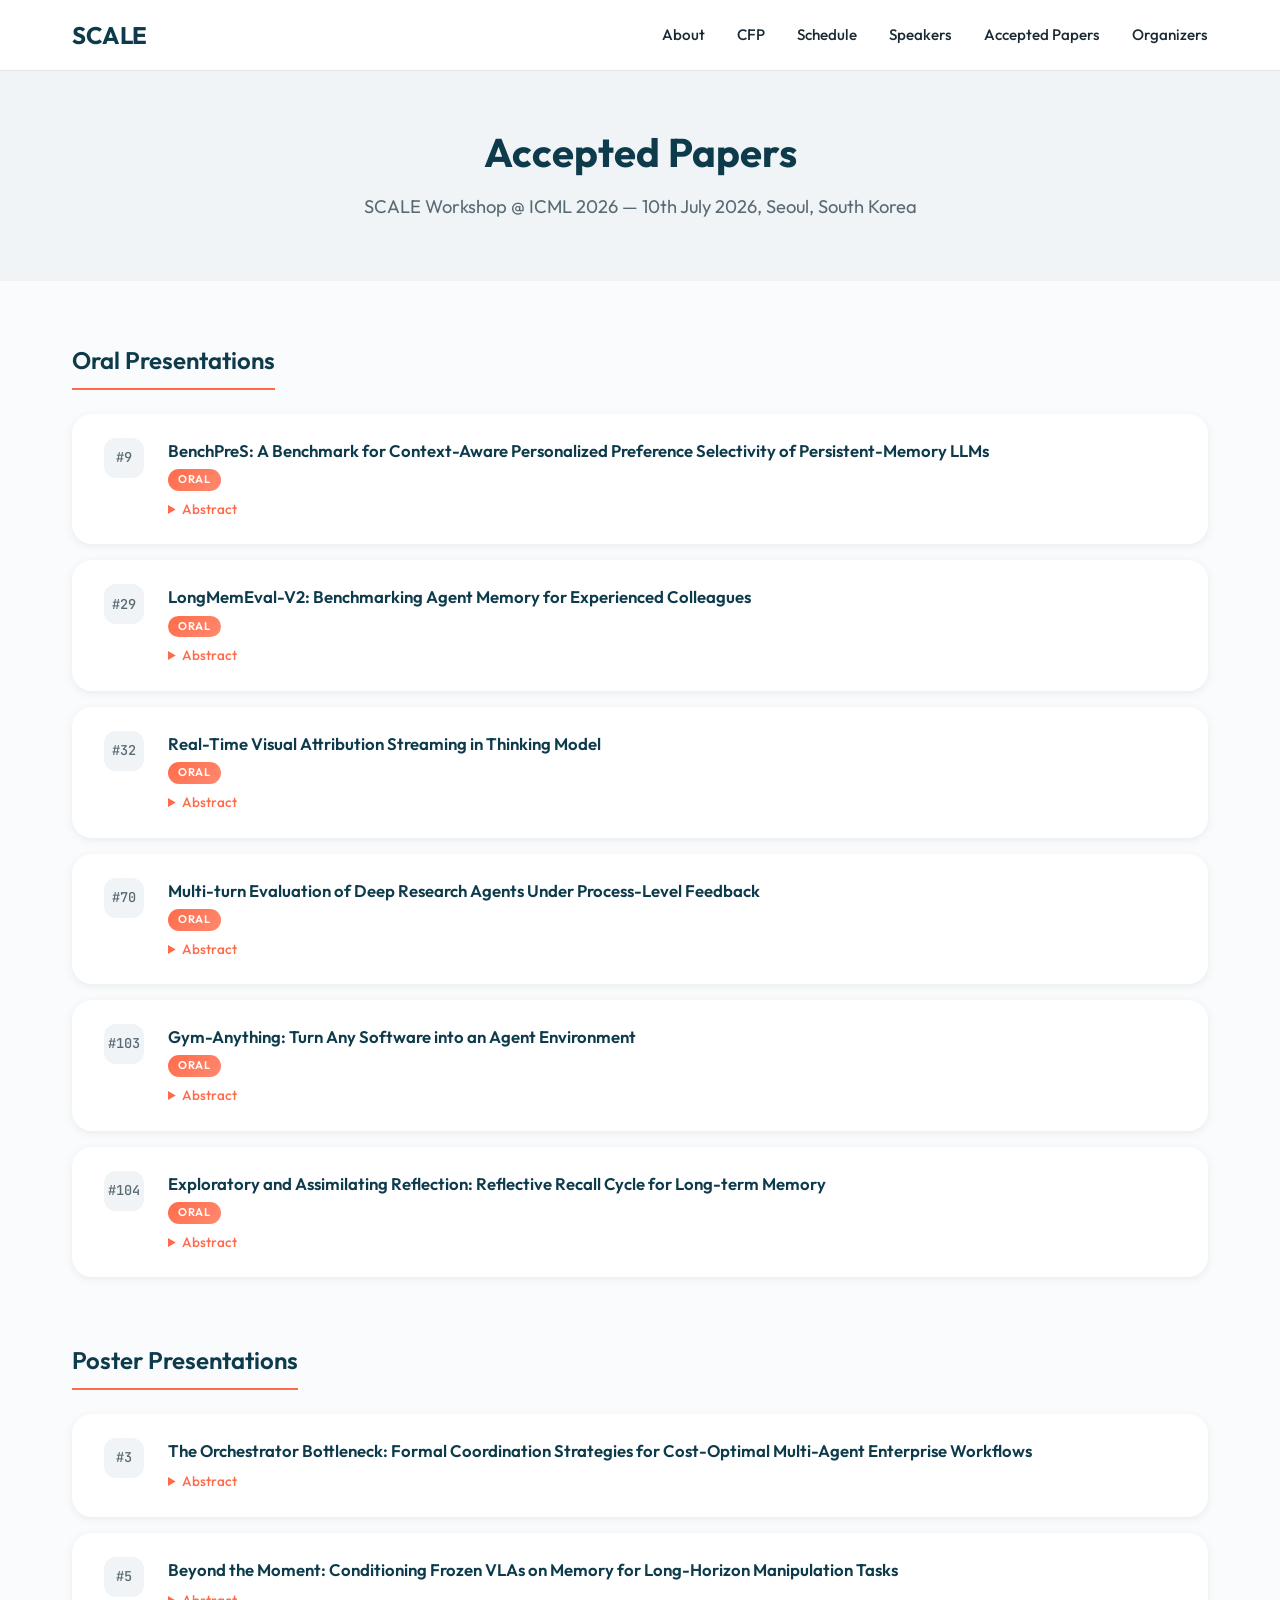
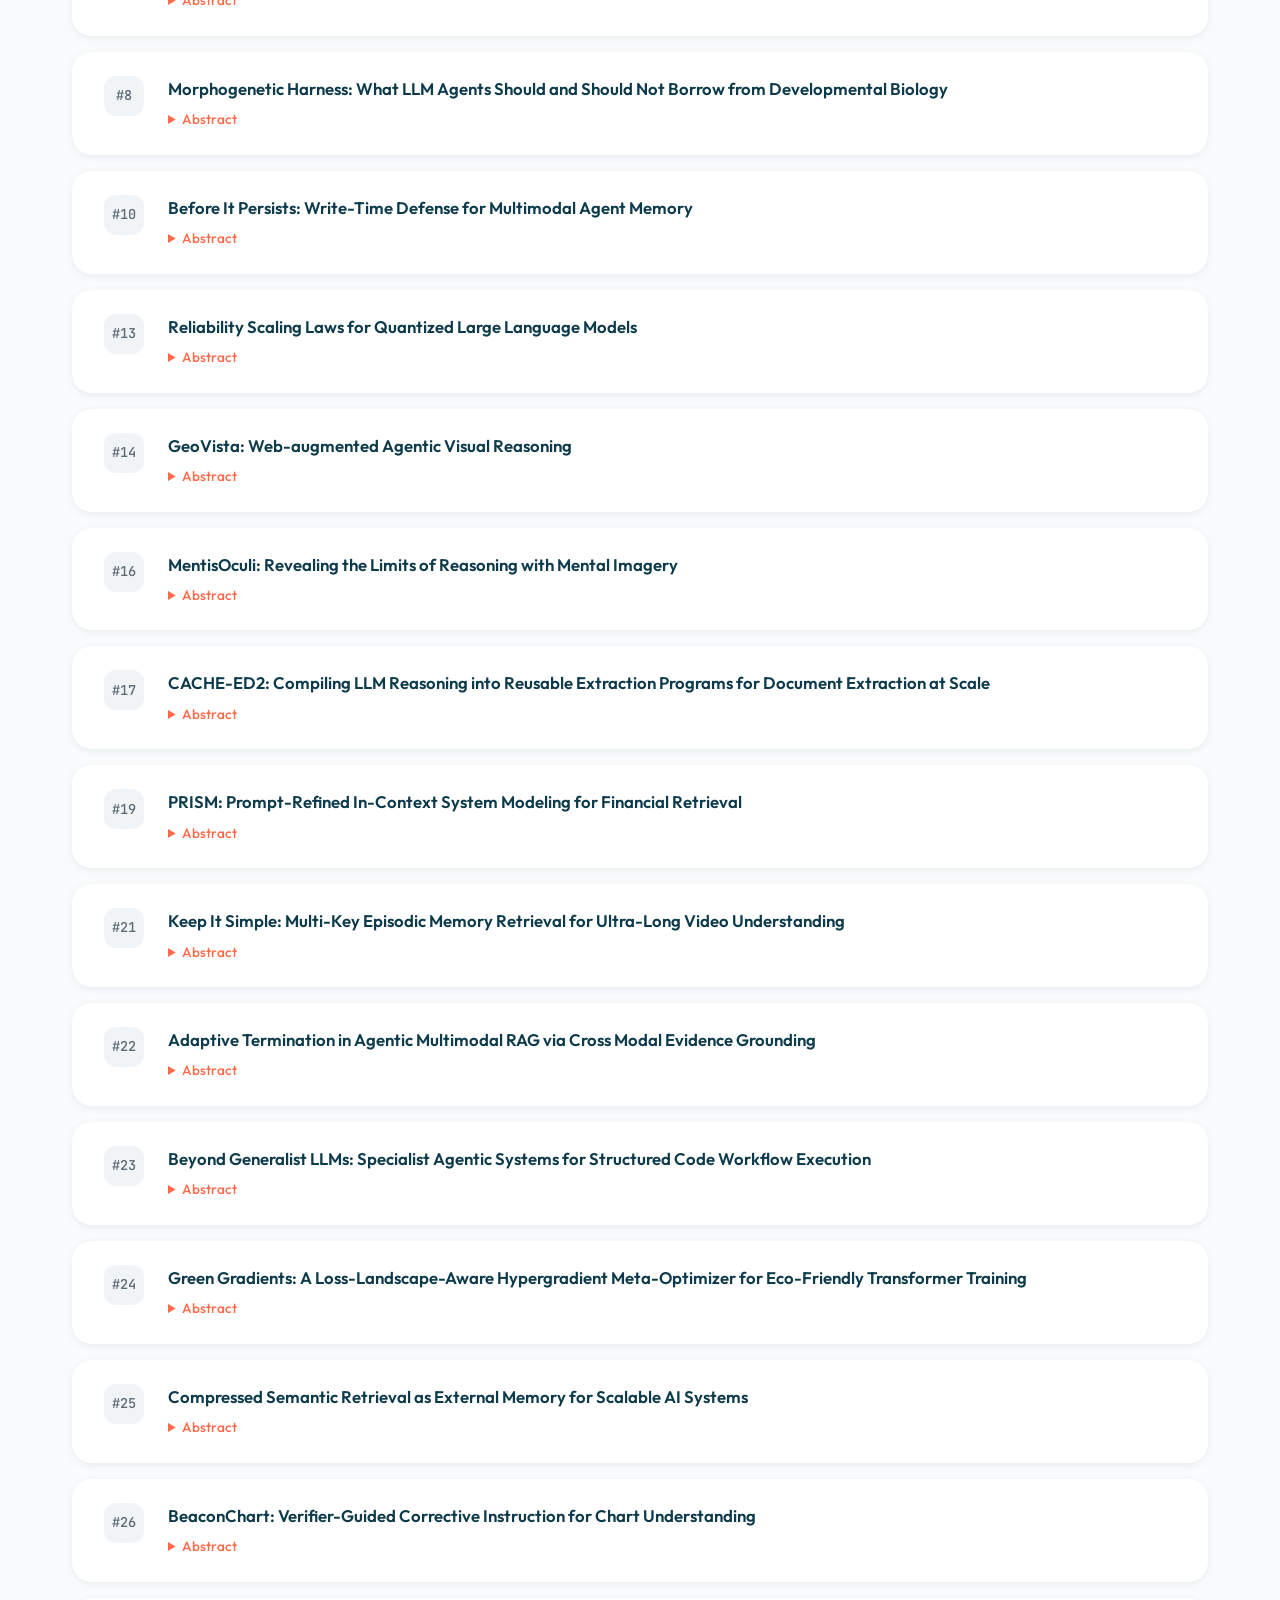
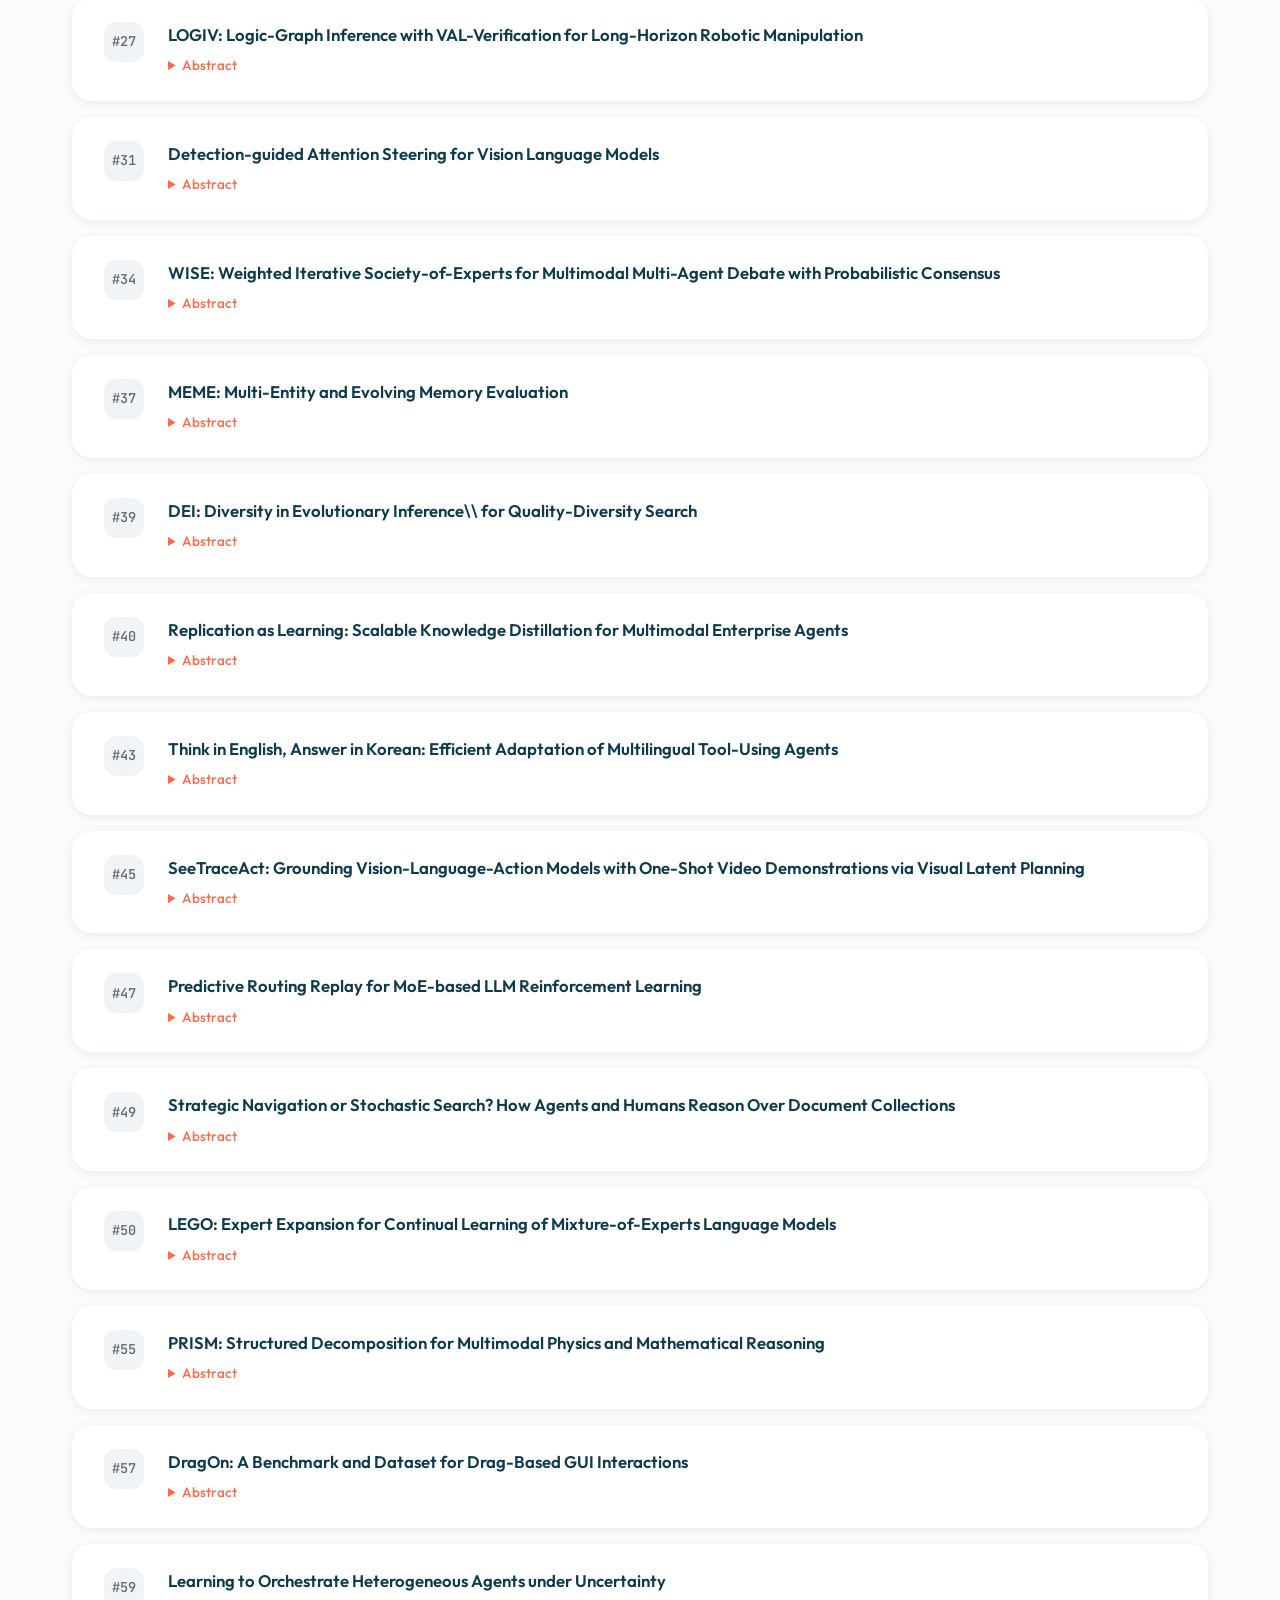
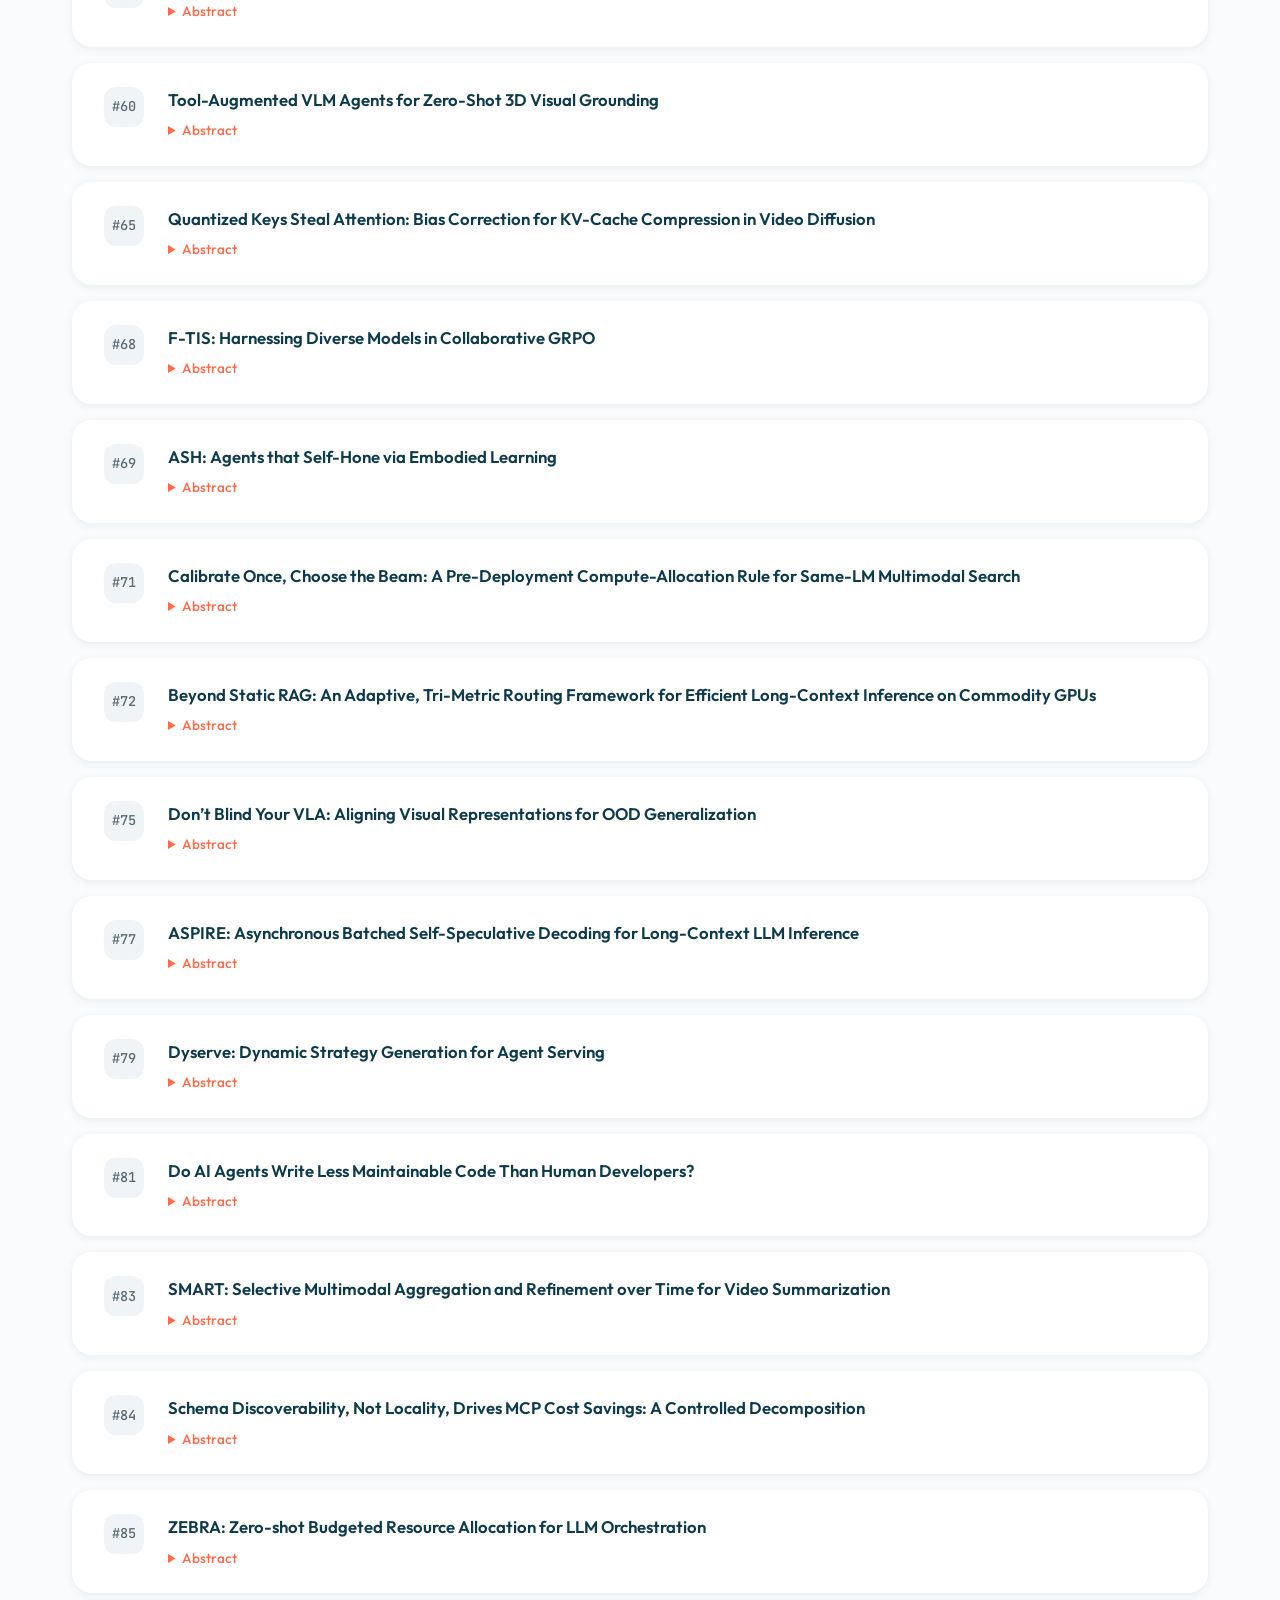
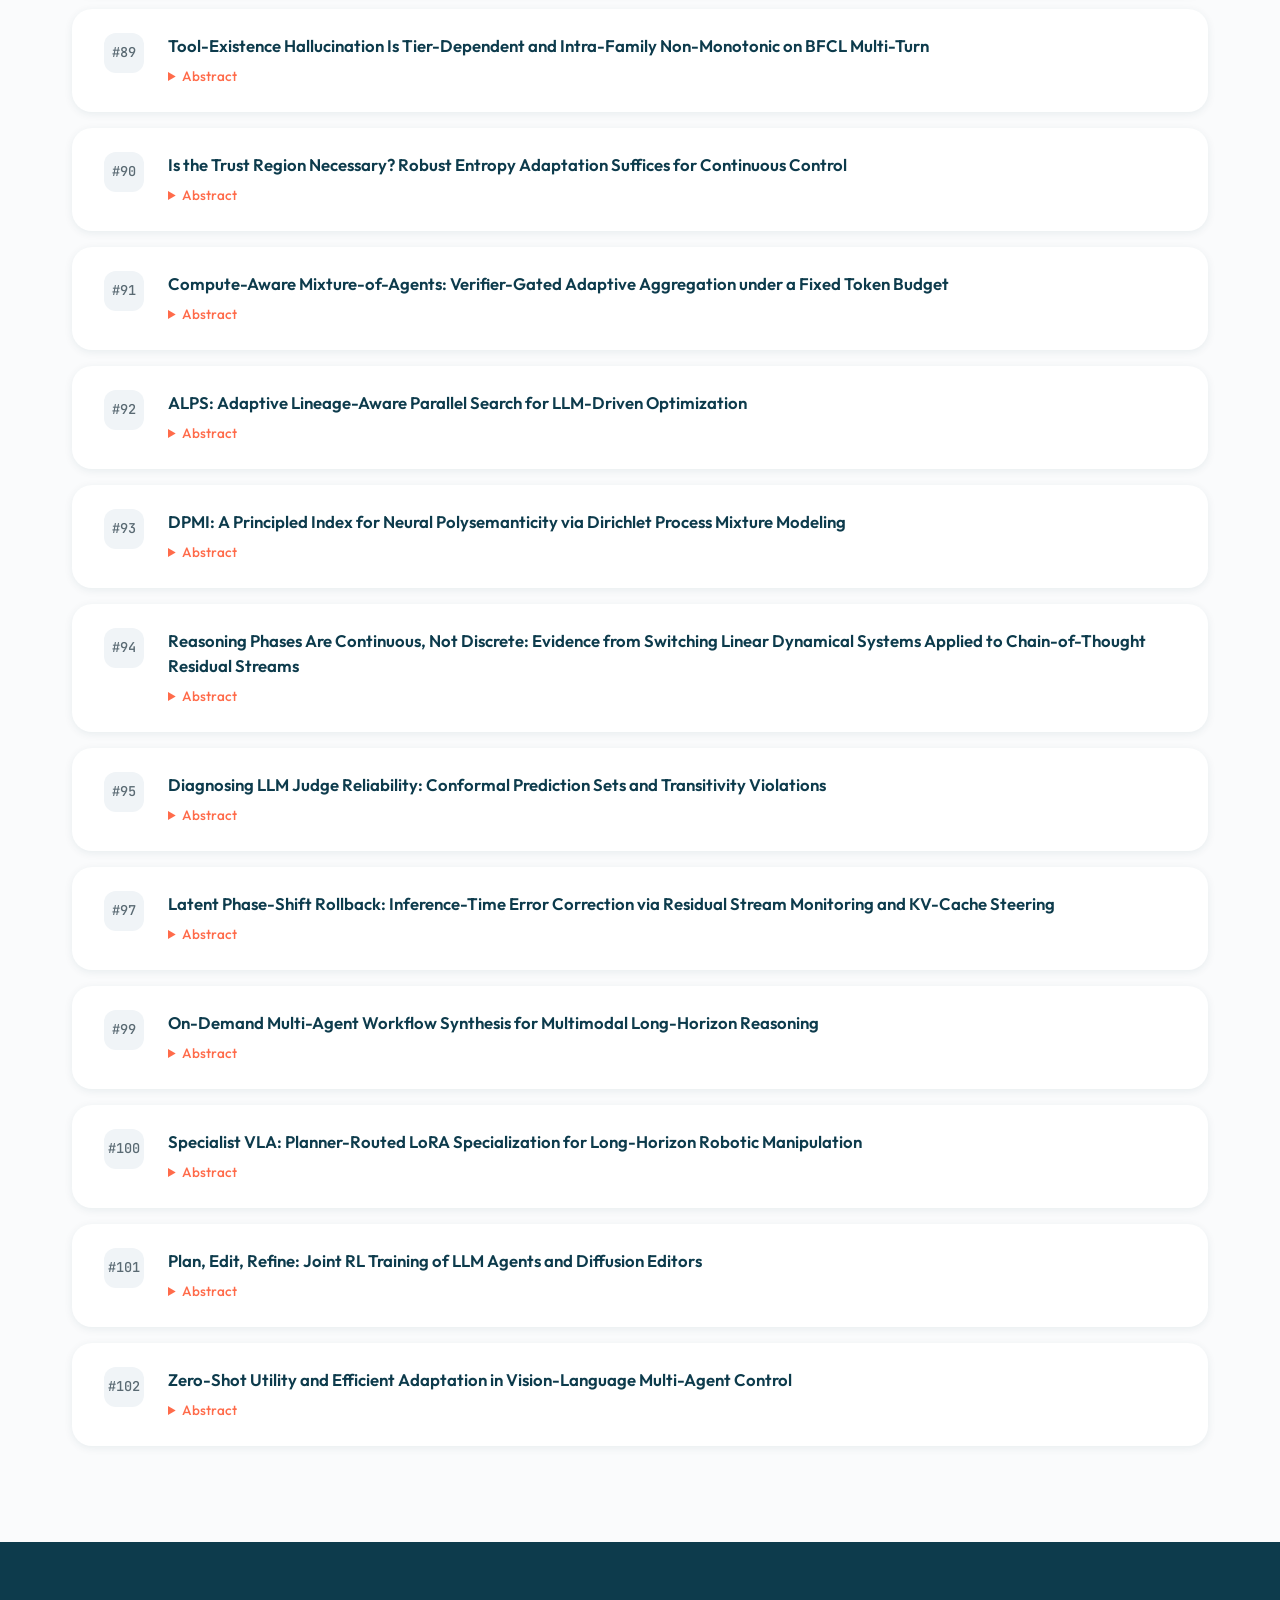
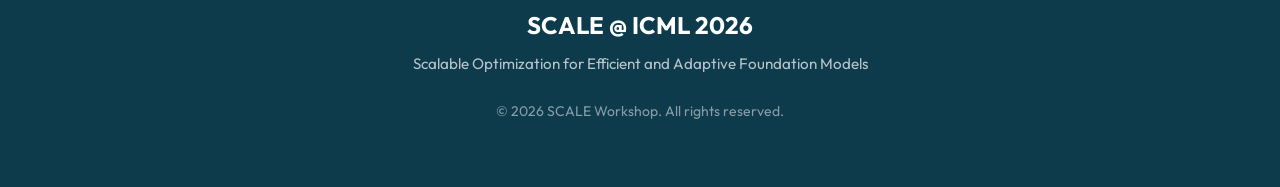
==== commit 64708f88: "Hide paper counts on banner and accepted papers header Comment out the explicit "60 papers / 6 orals" ====
--- a/accepted_papers.html
+++ b/accepted_papers.html
@@ -7,7 +7,7 @@
     <link rel="preconnect" href="https://fonts.googleapis.com">
     <link rel="preconnect" href="https://fonts.gstatic.com" crossorigin>
     <link href="https://fonts.googleapis.com/css2?family=Outfit:wght@300;400;500;600;700&family=JetBrains+Mono:wght@400;500&display=swap" rel="stylesheet">
-    <link rel="stylesheet" href="css/style.css">
+    <link rel="stylesheet" href="css/style.css?v=20260517">
     <style>
         .papers-hero {
             padding: 120px 0 60px;
@@ -179,8 +179,7 @@
 
     <section class="papers-section">
         <div class="container">
-            <p class="paper-count"><strong>60</strong> accepted papers (including <strong>6</strong> oral presentations)</p>
-
+            <!-- <p class="paper-count"><strong>60</strong> accepted papers (including <strong>6</strong> oral presentations)</p> -->
             <!-- Oral Presentations -->
             <div class="papers-group">
                 <h2 class="section-subtitle">Oral Presentations</h2>
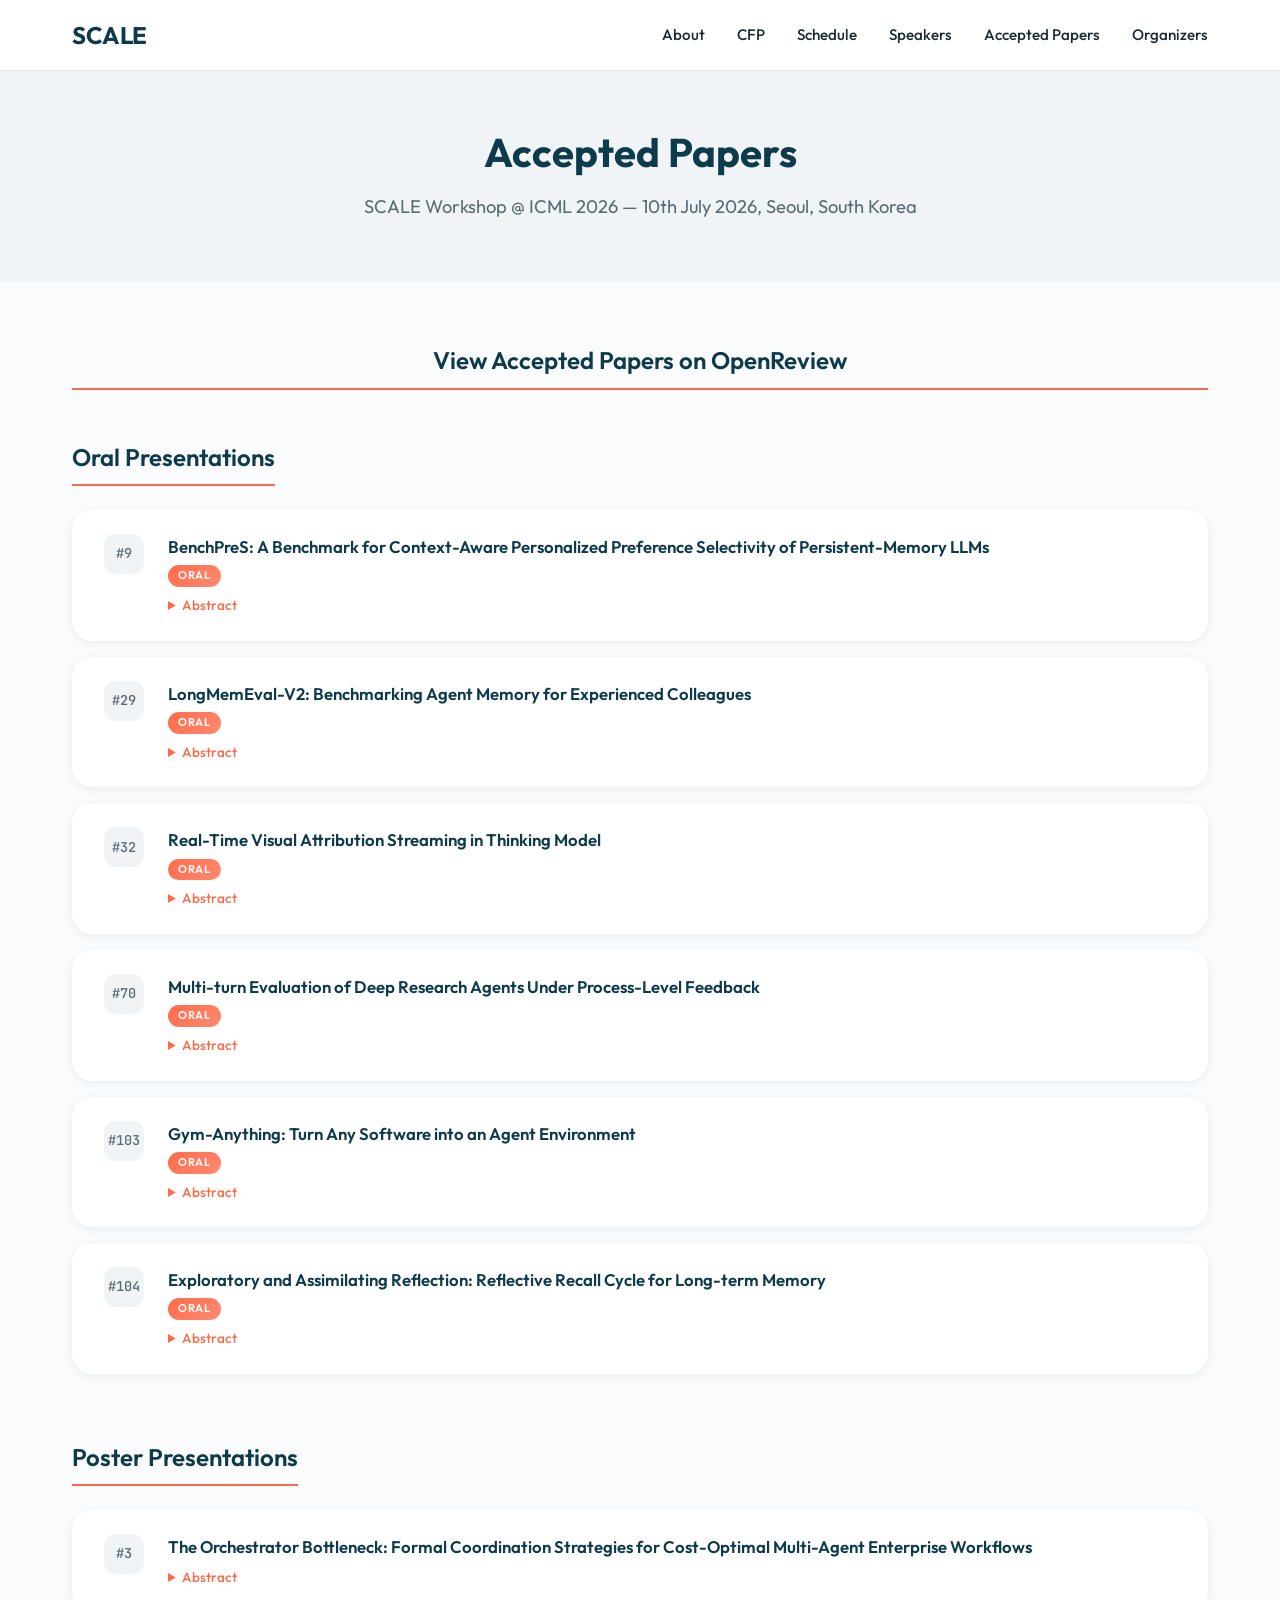
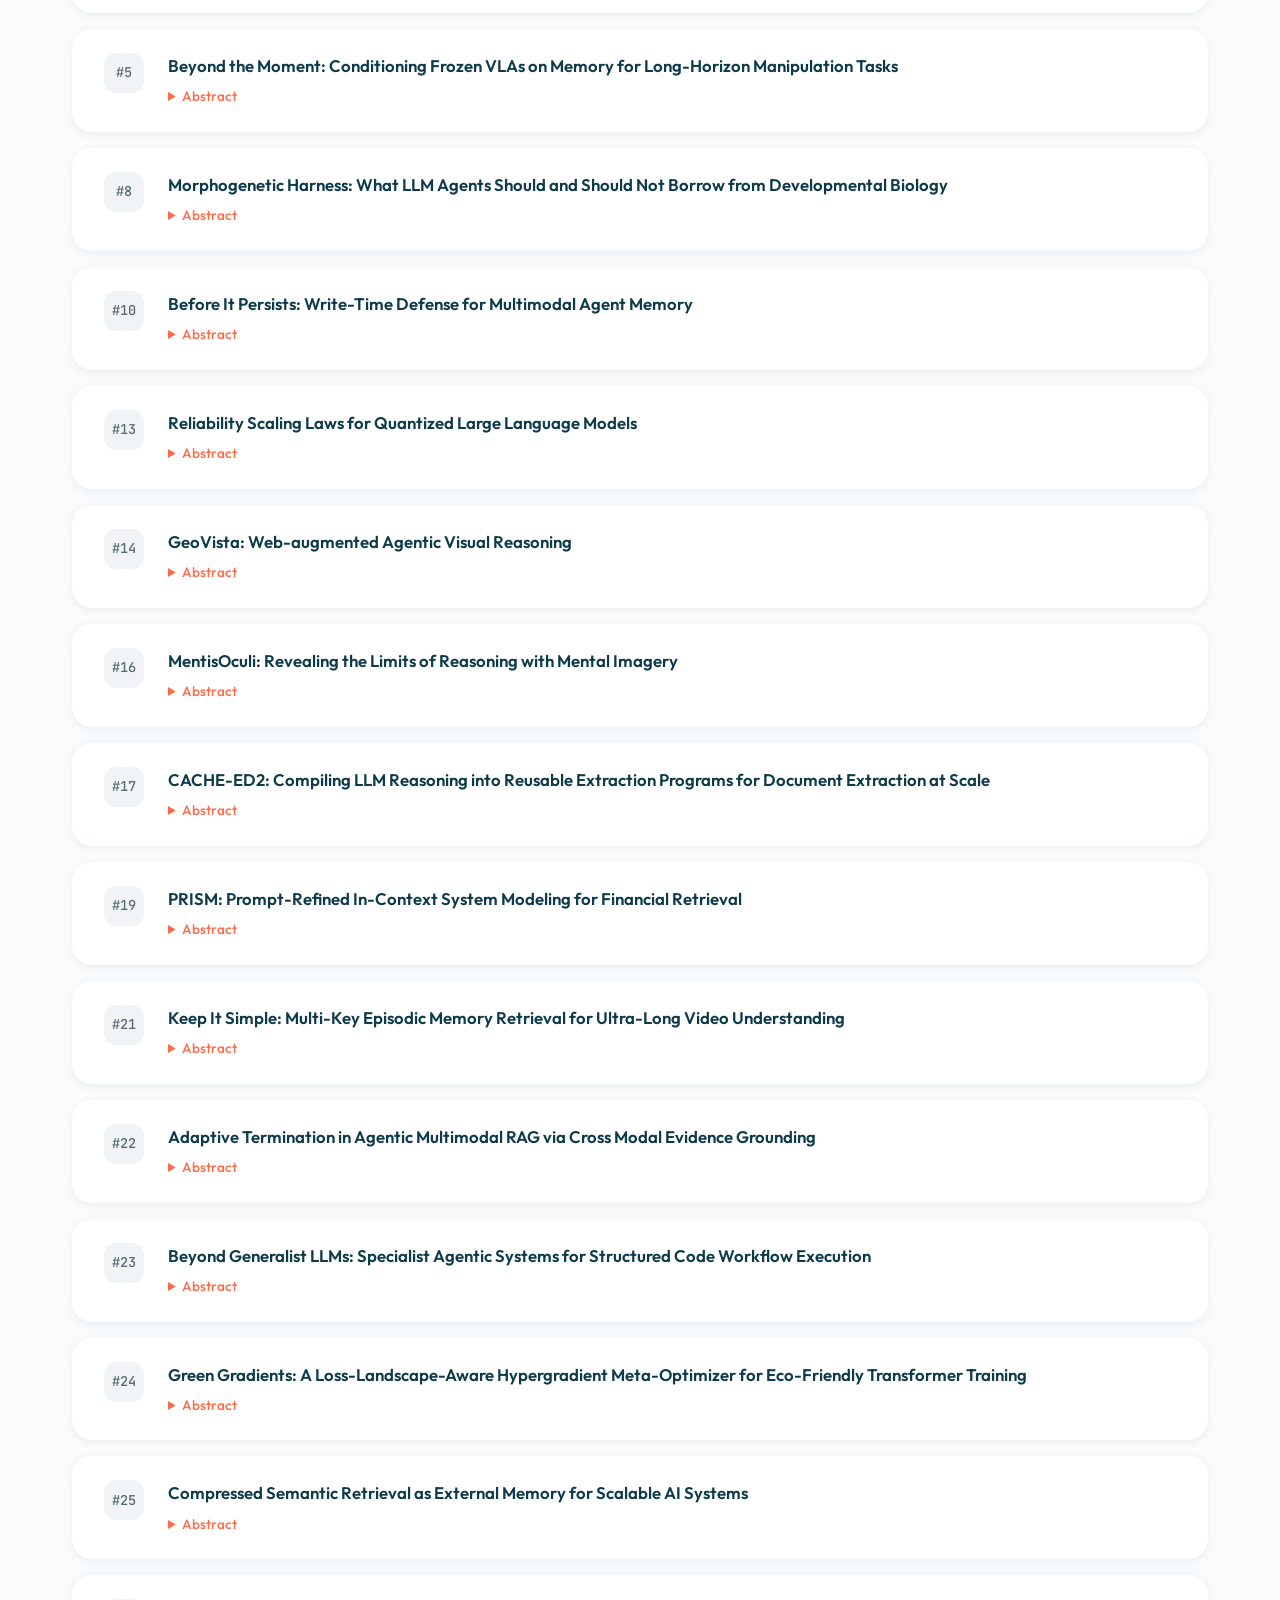
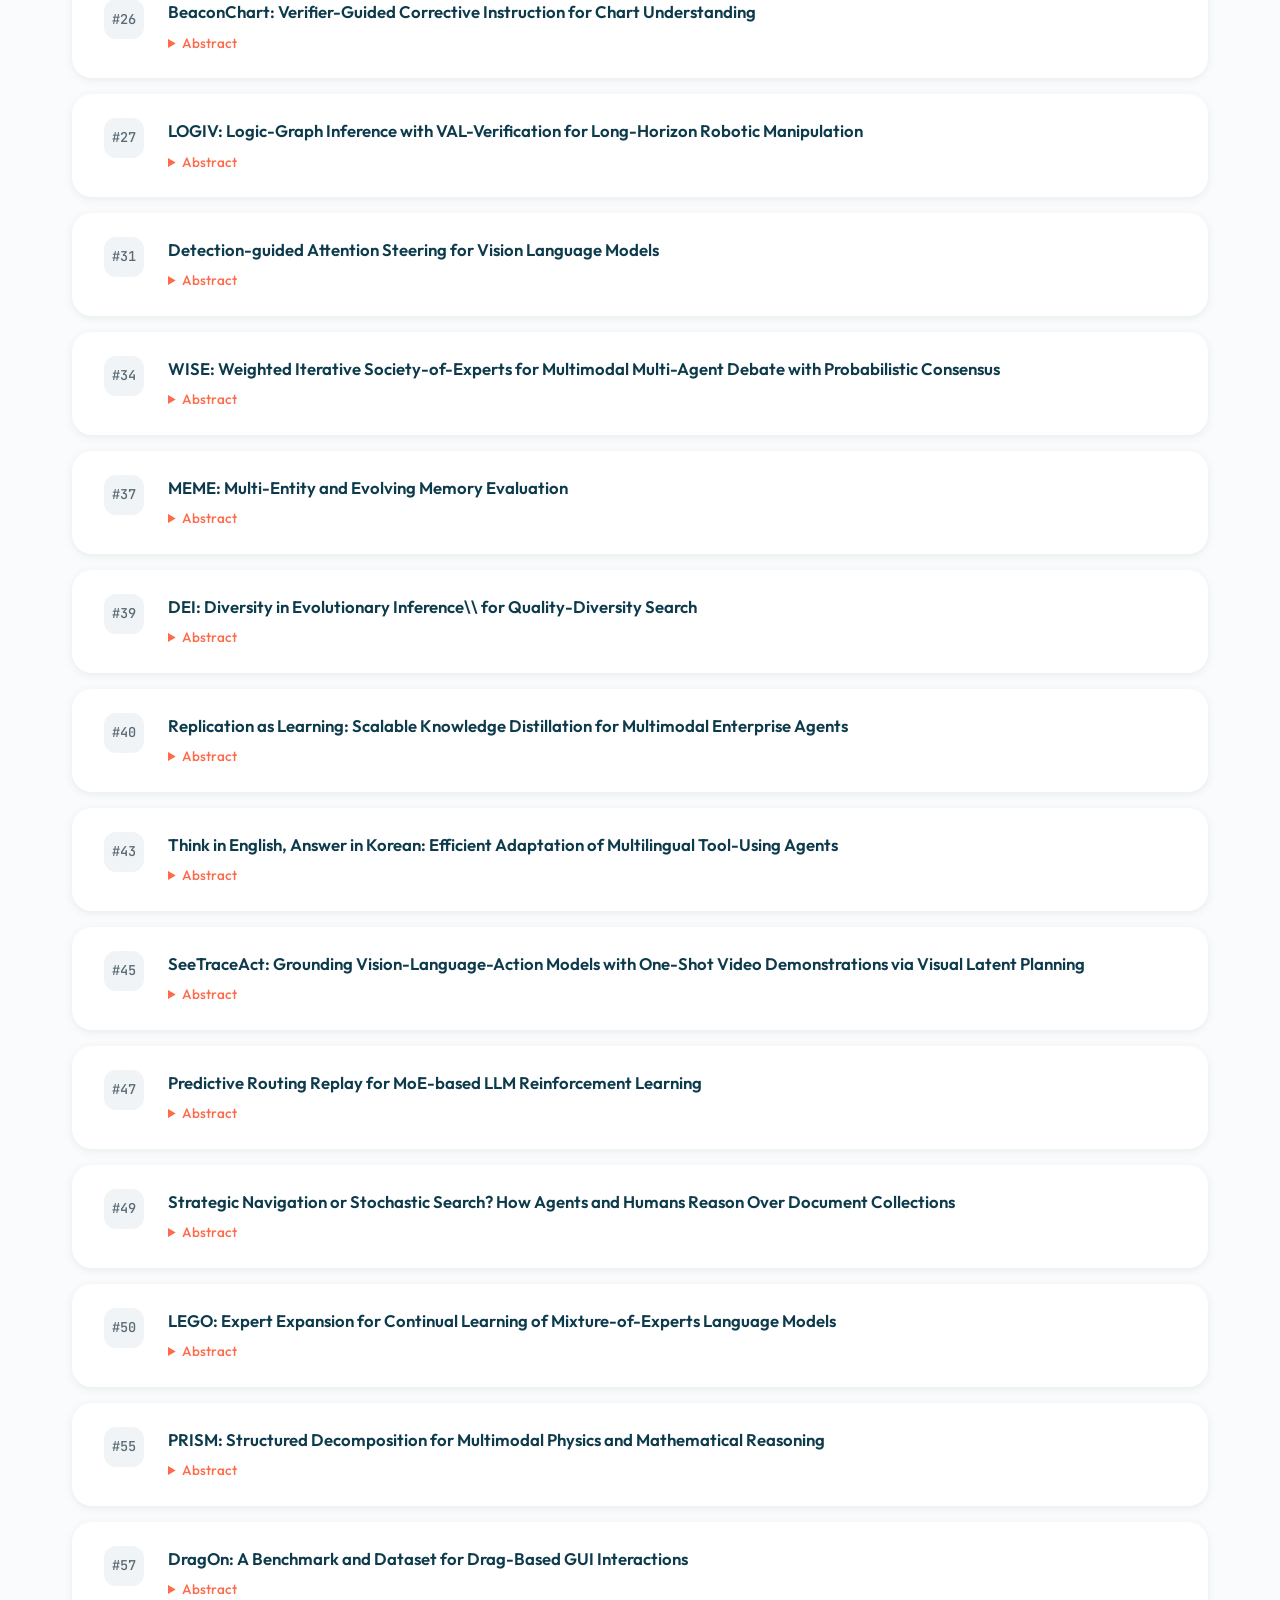
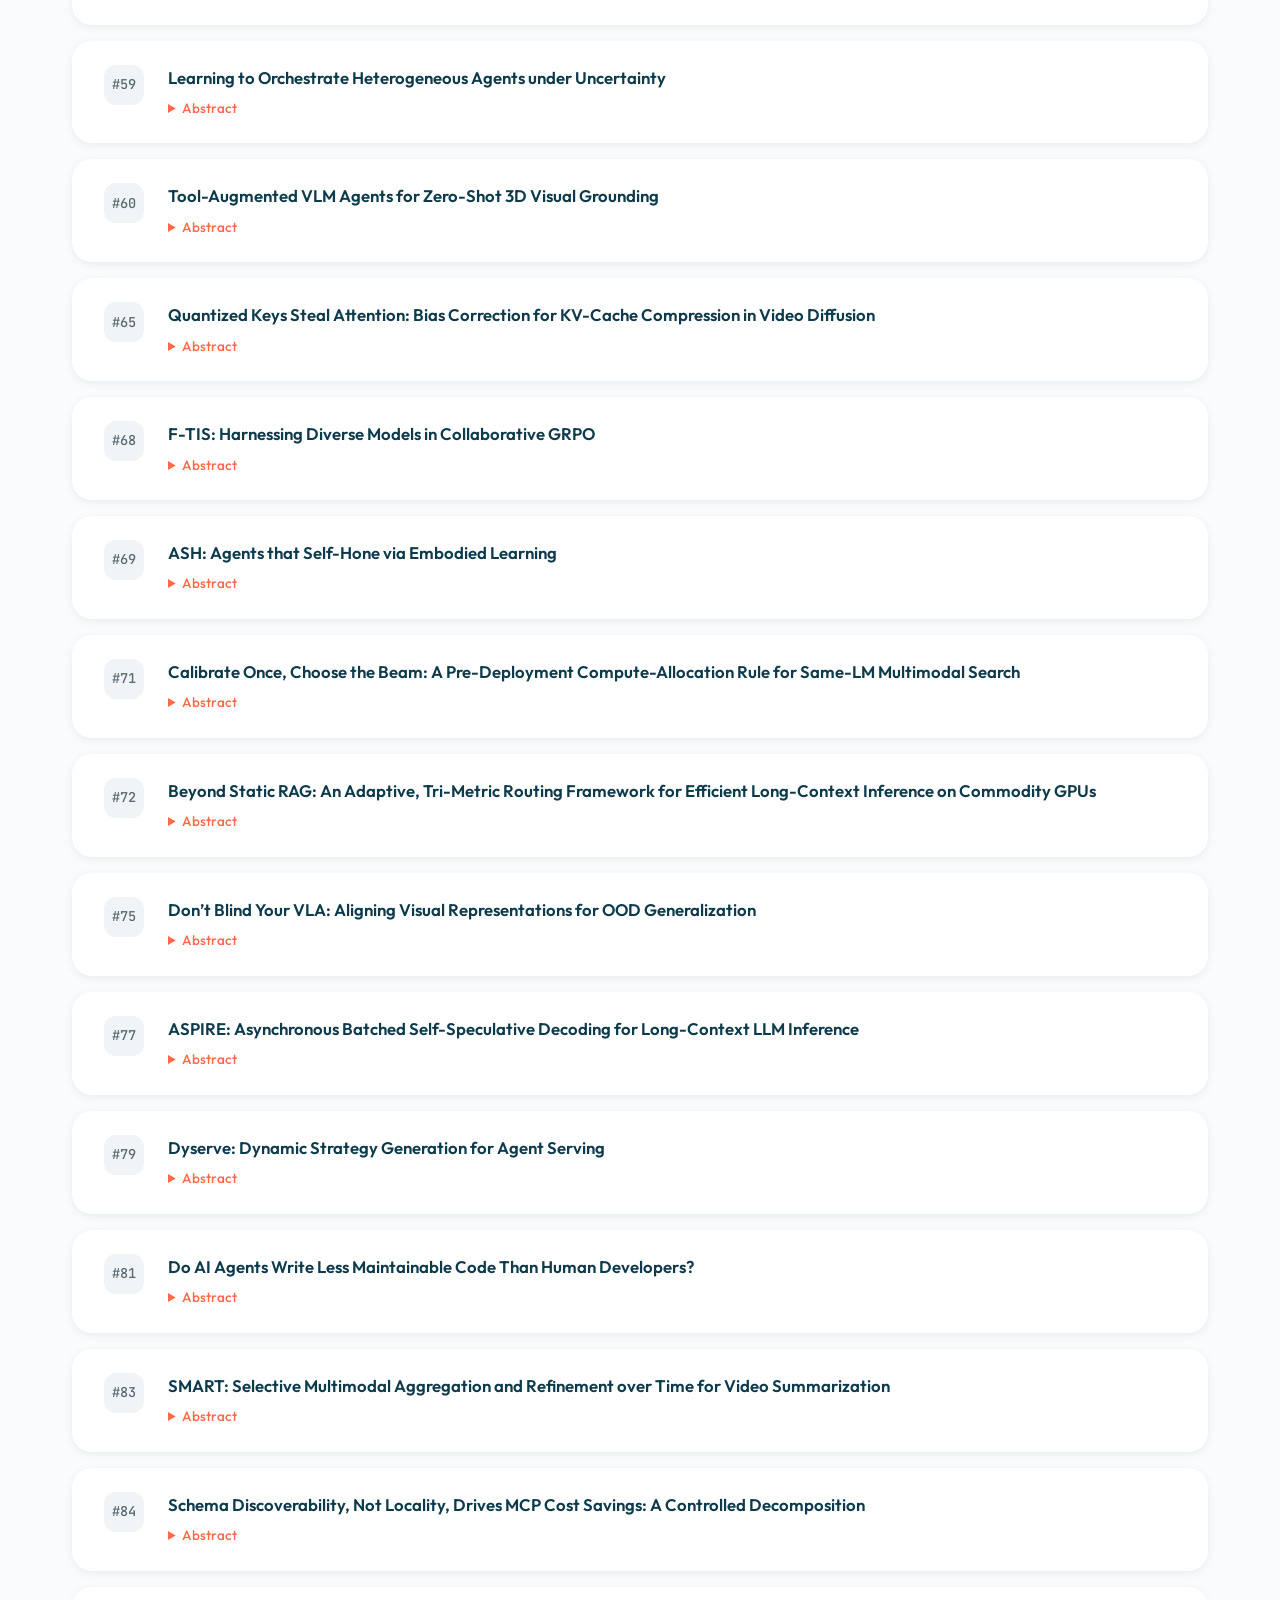
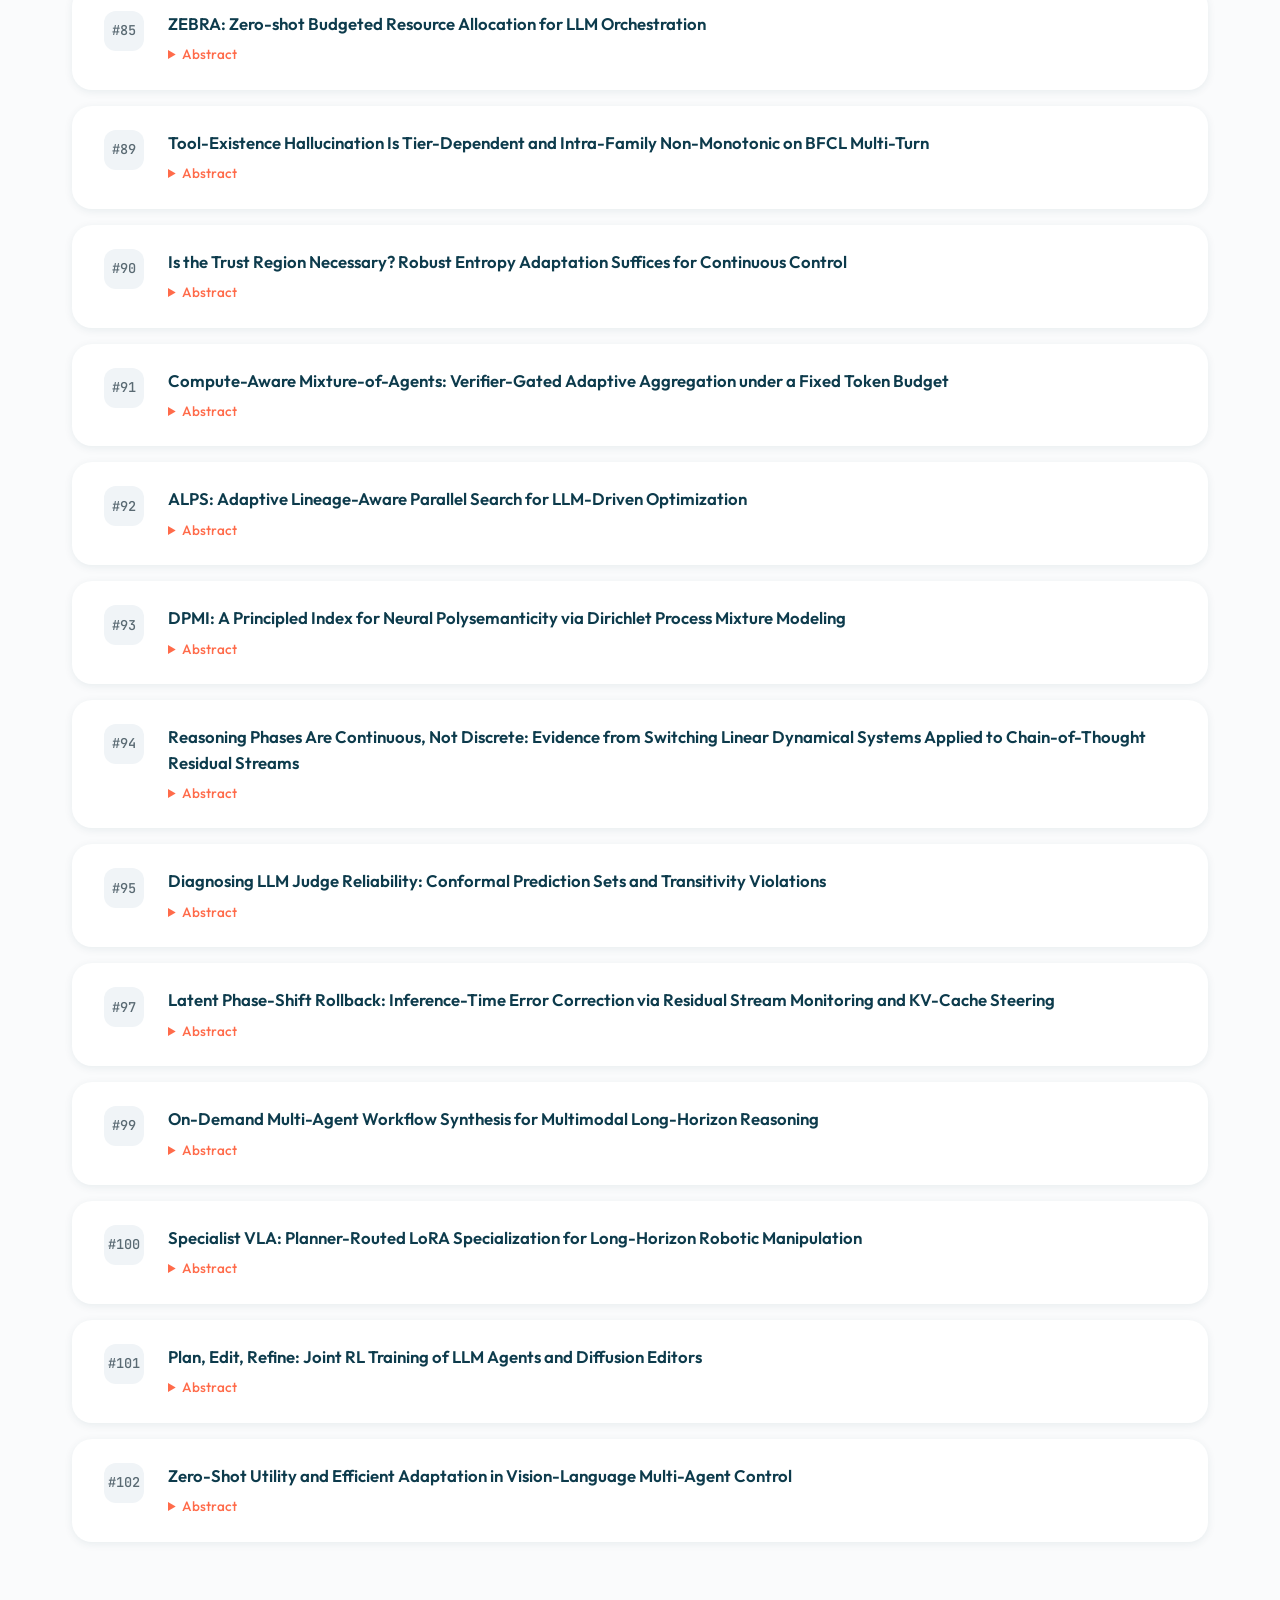
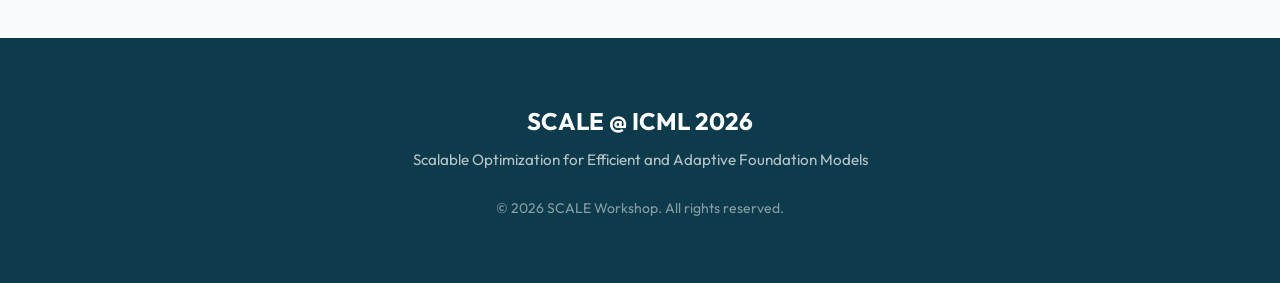
==== commit 73b2808c: "Add OpenReview headline link to accepted papers page. Co-authored-by: Cursor <cursoragent@cursor.com" ====
--- a/accepted_papers.html
+++ b/accepted_papers.html
@@ -35,6 +35,19 @@
             padding-bottom: var(--space-sm);
             border-bottom: 2px solid var(--color-accent);
             display: inline-block;
+        }
+        .papers-section .section-subtitle a {
+            color: inherit;
+            text-decoration: none;
+            transition: color var(--transition);
+        }
+        .papers-section .section-subtitle a:hover {
+            color: var(--color-accent);
+        }
+        .papers-section .openreview-headline {
+            display: block;
+            text-align: center;
+            margin-bottom: var(--space-2xl);
         }
         .papers-group + .papers-group {
             margin-top: var(--space-3xl);
@@ -179,6 +192,9 @@
 
     <section class="papers-section">
         <div class="container">
+            <h2 class="section-subtitle openreview-headline">
+                <a href="https://openreview.net/group?id=ICML.cc/2026/Workshop/SCALE#tab-accept-oral" target="_blank" rel="noopener noreferrer">View Accepted Papers on OpenReview</a>
+            </h2>
             <!-- <p class="paper-count"><strong>60</strong> accepted papers (including <strong>6</strong> oral presentations)</p> -->
             <!-- Oral Presentations -->
             <div class="papers-group">
--- a/css/style.css
+++ b/css/style.css
@@ -1187,6 +1187,11 @@
     flex-wrap: wrap;
     gap: var(--space-2xl);
     margin-bottom: var(--space-2xl);
+}
+
+.sponsor-item img {
+    max-height: 100px;
+    width: auto;
 }
 
 .sponsor-placeholder {
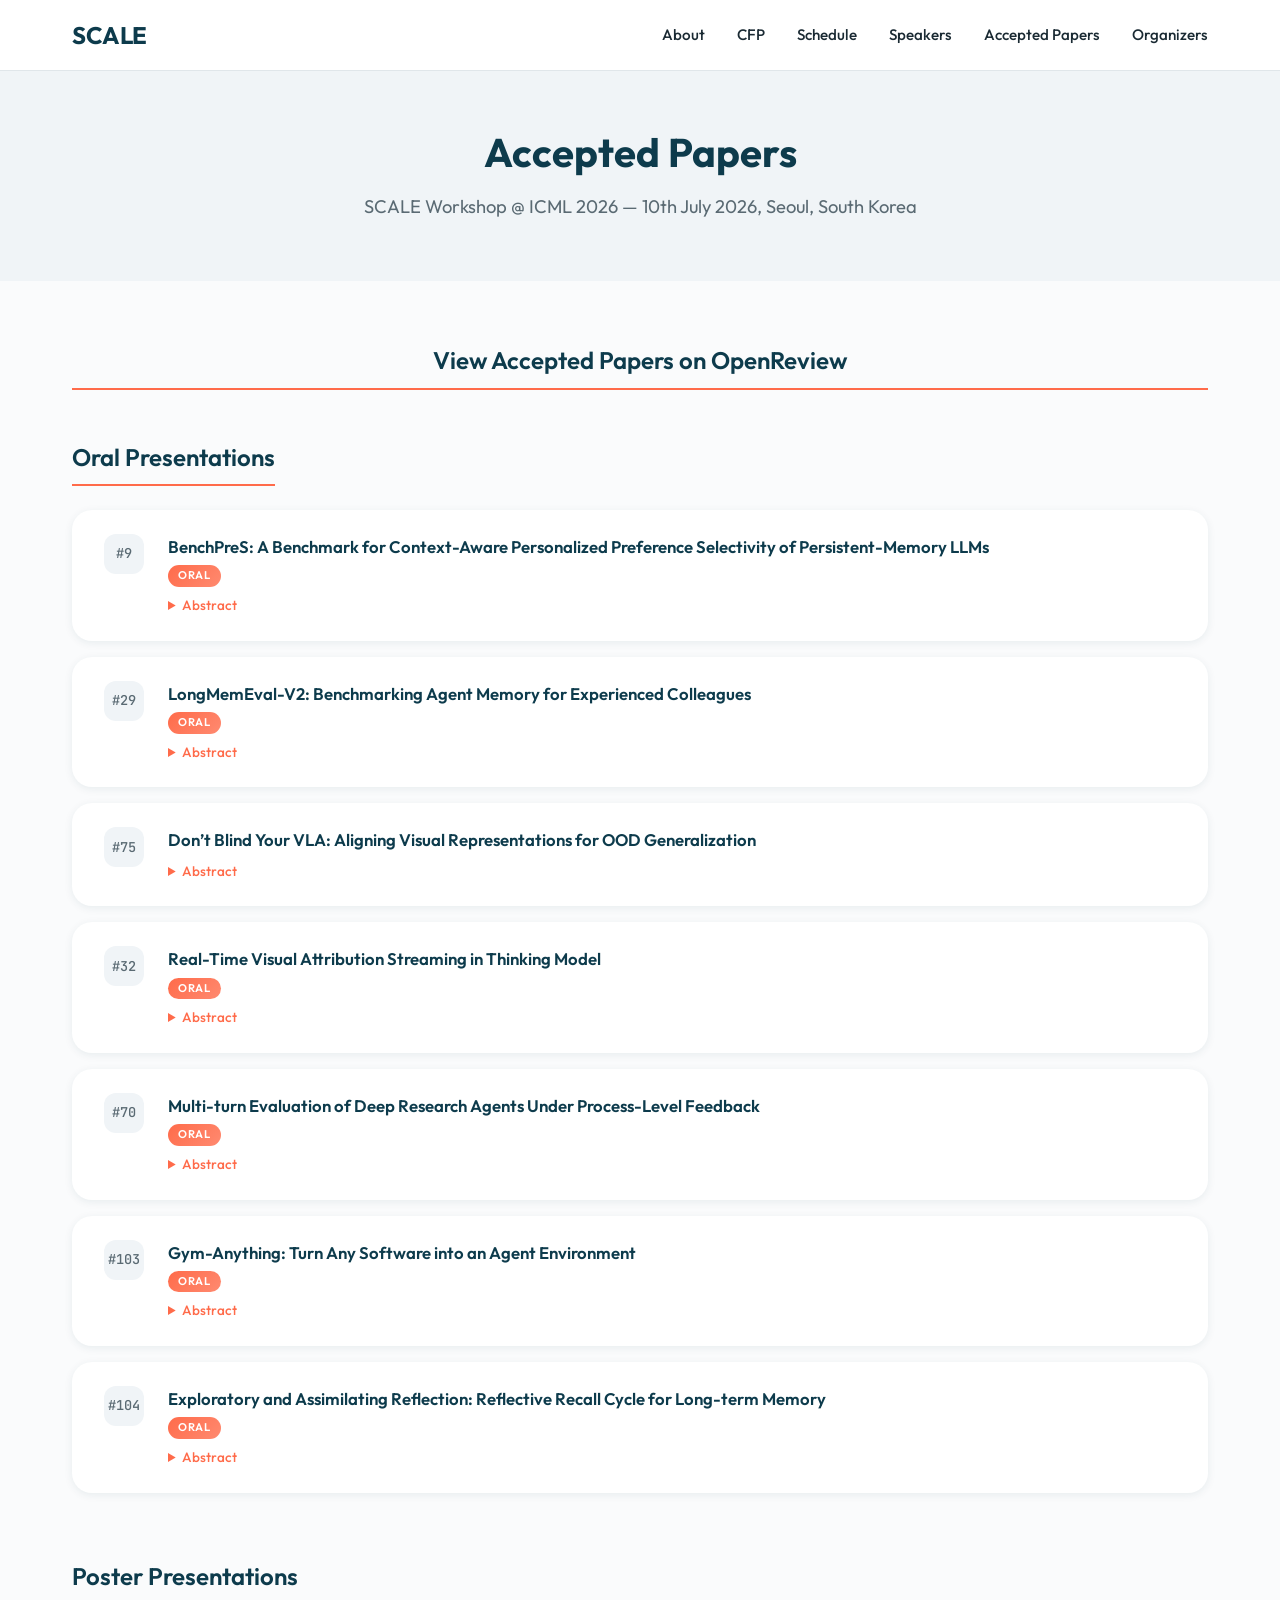
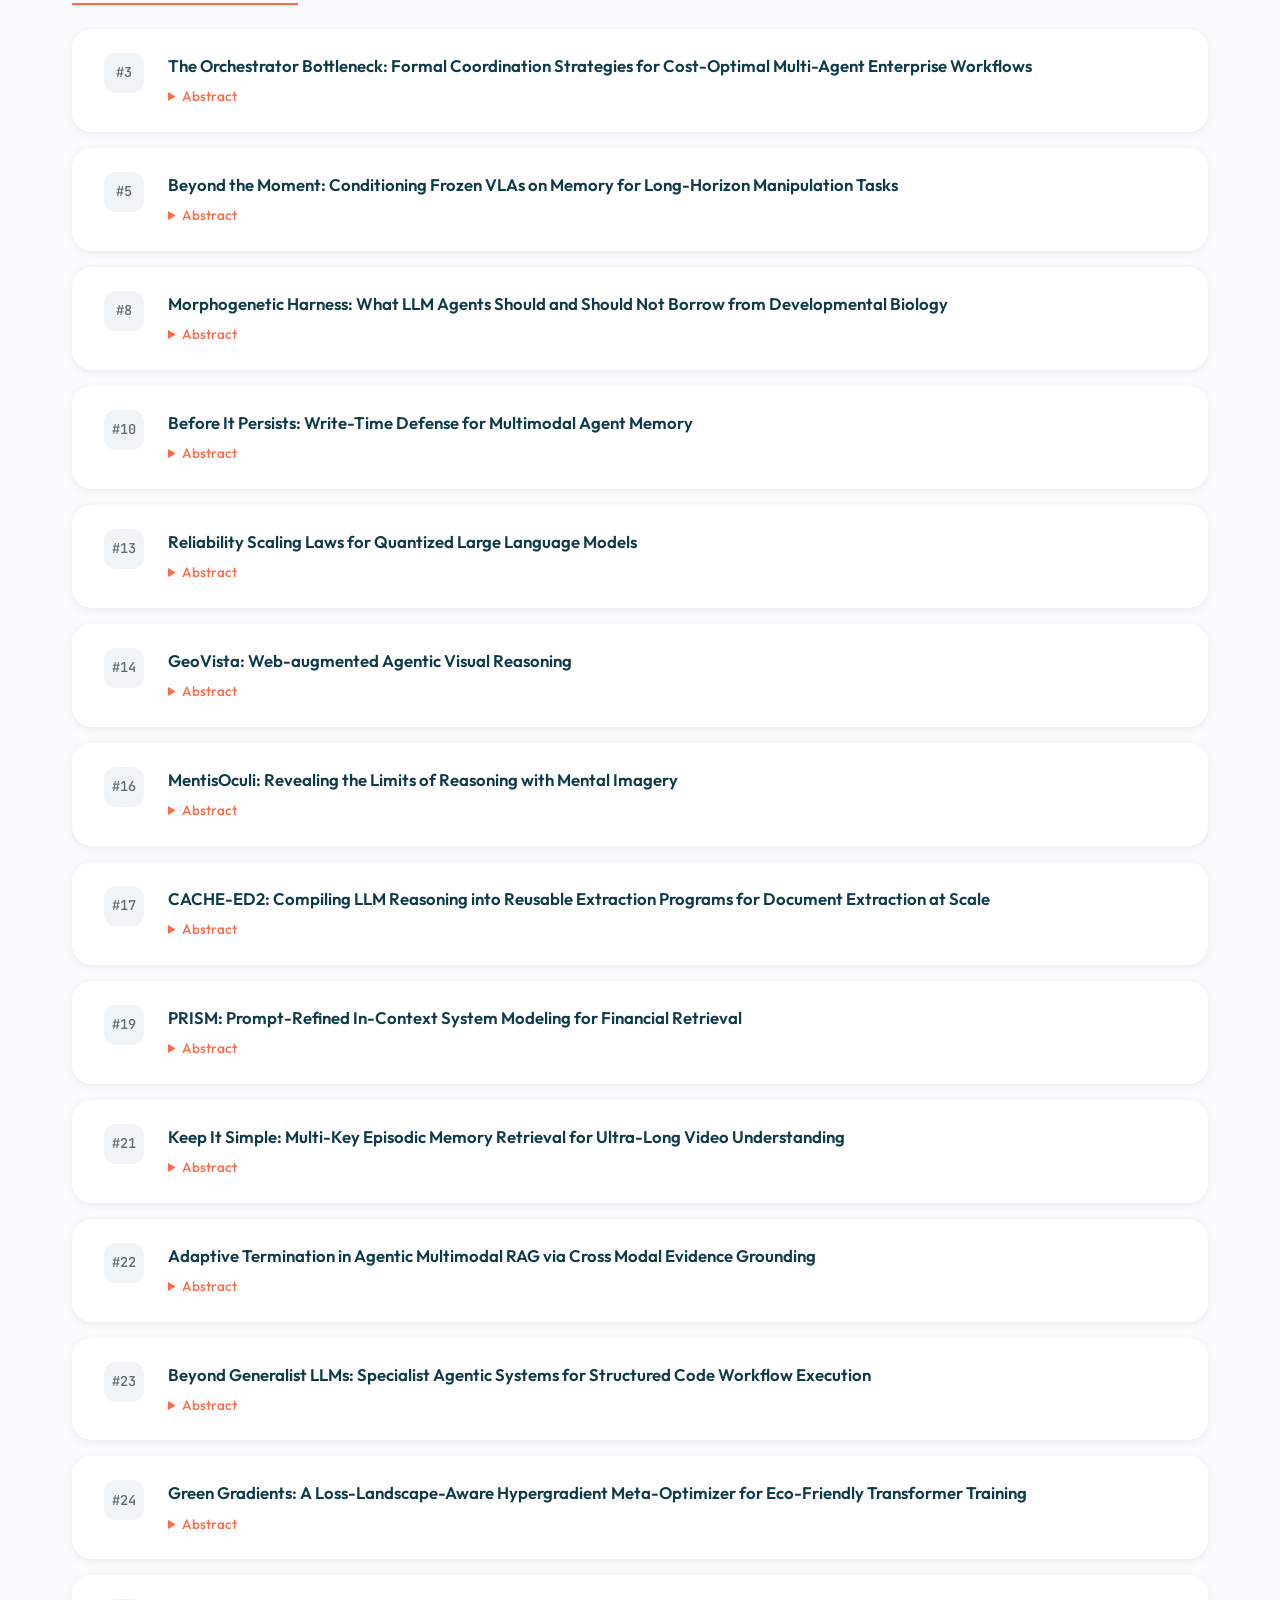
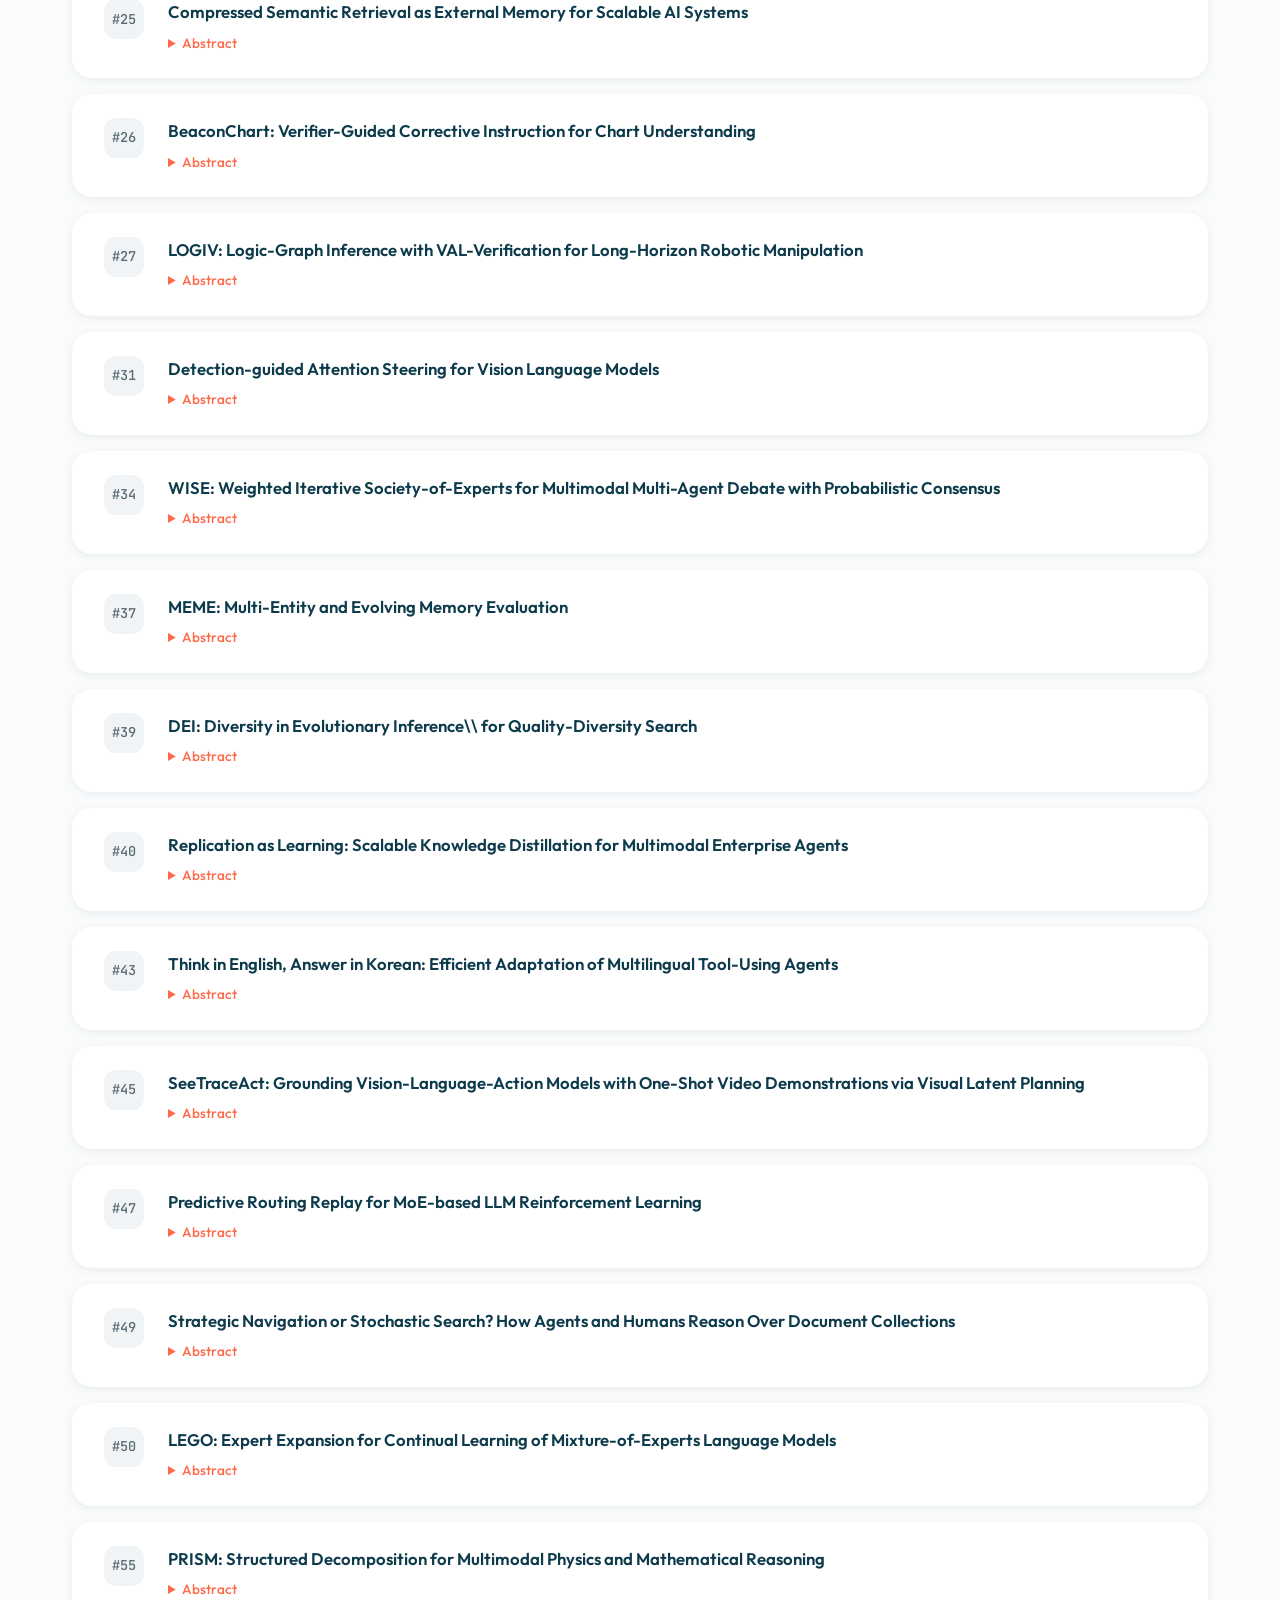
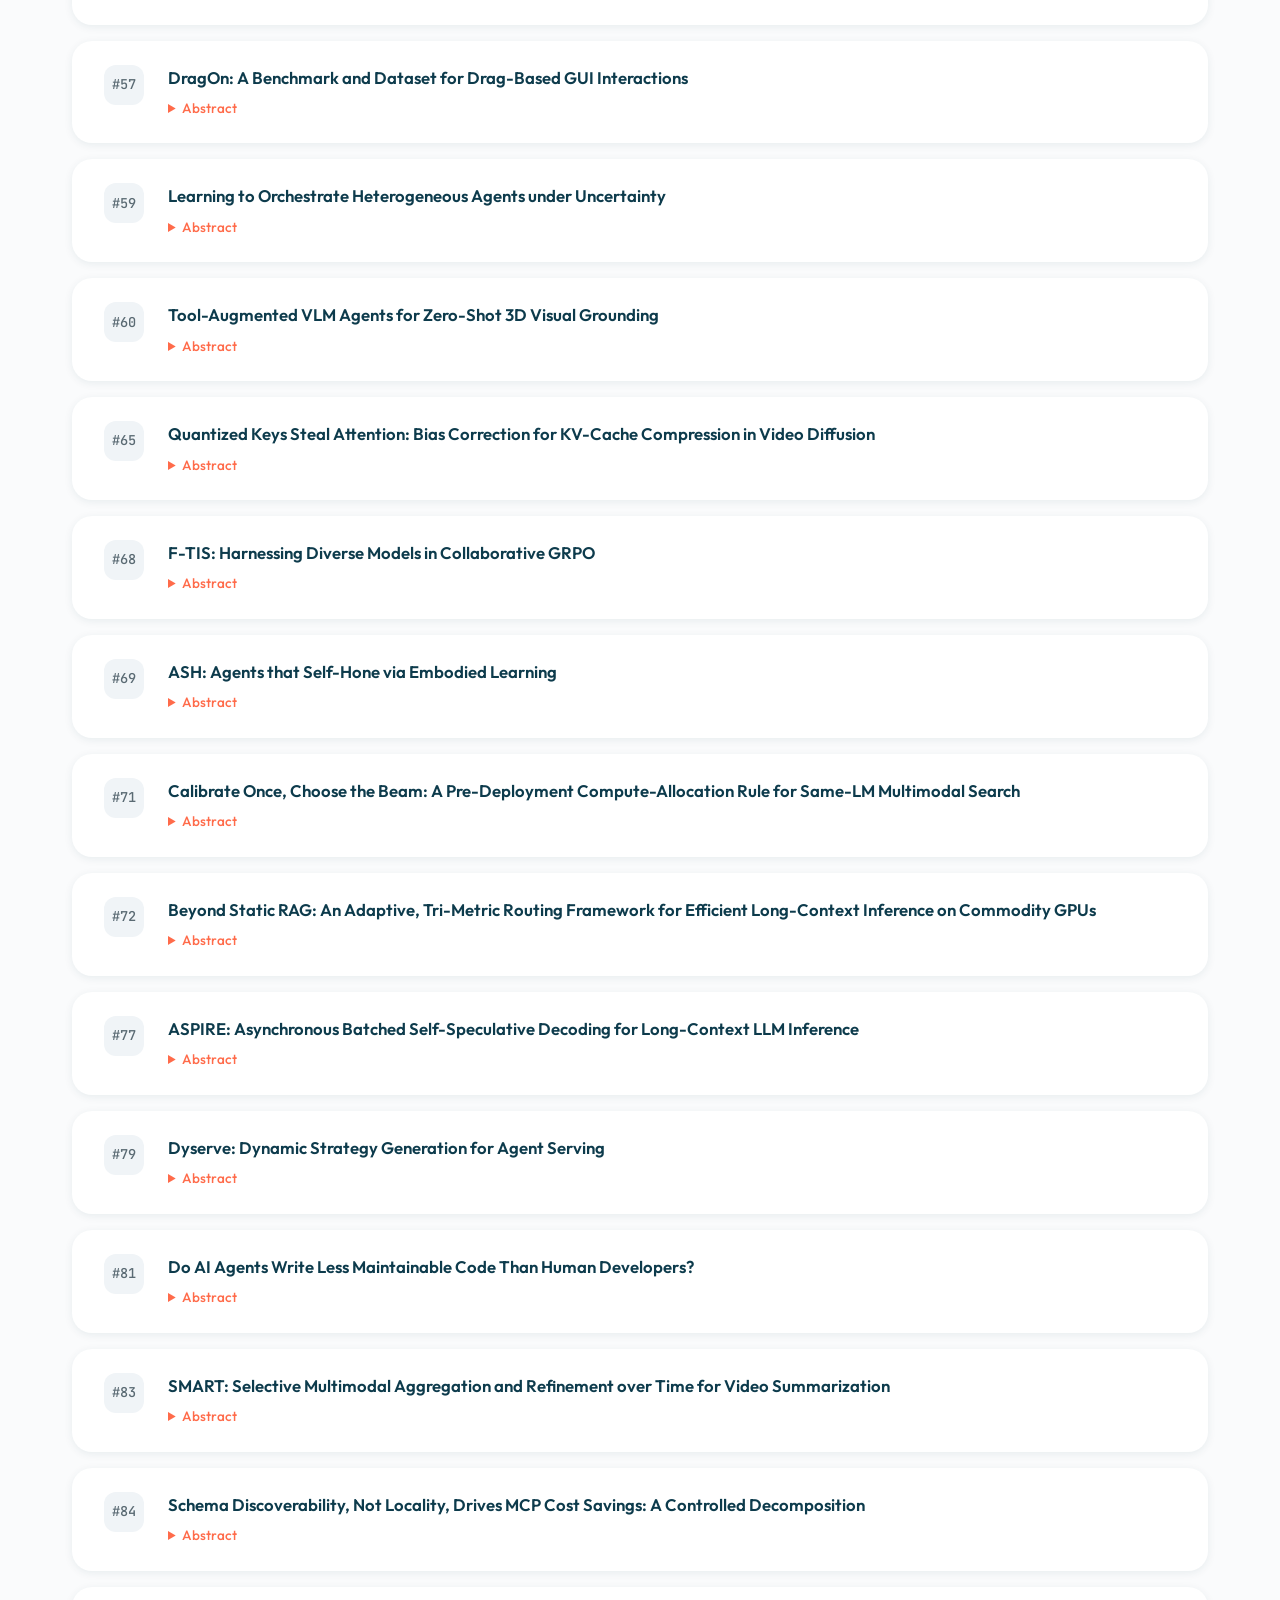
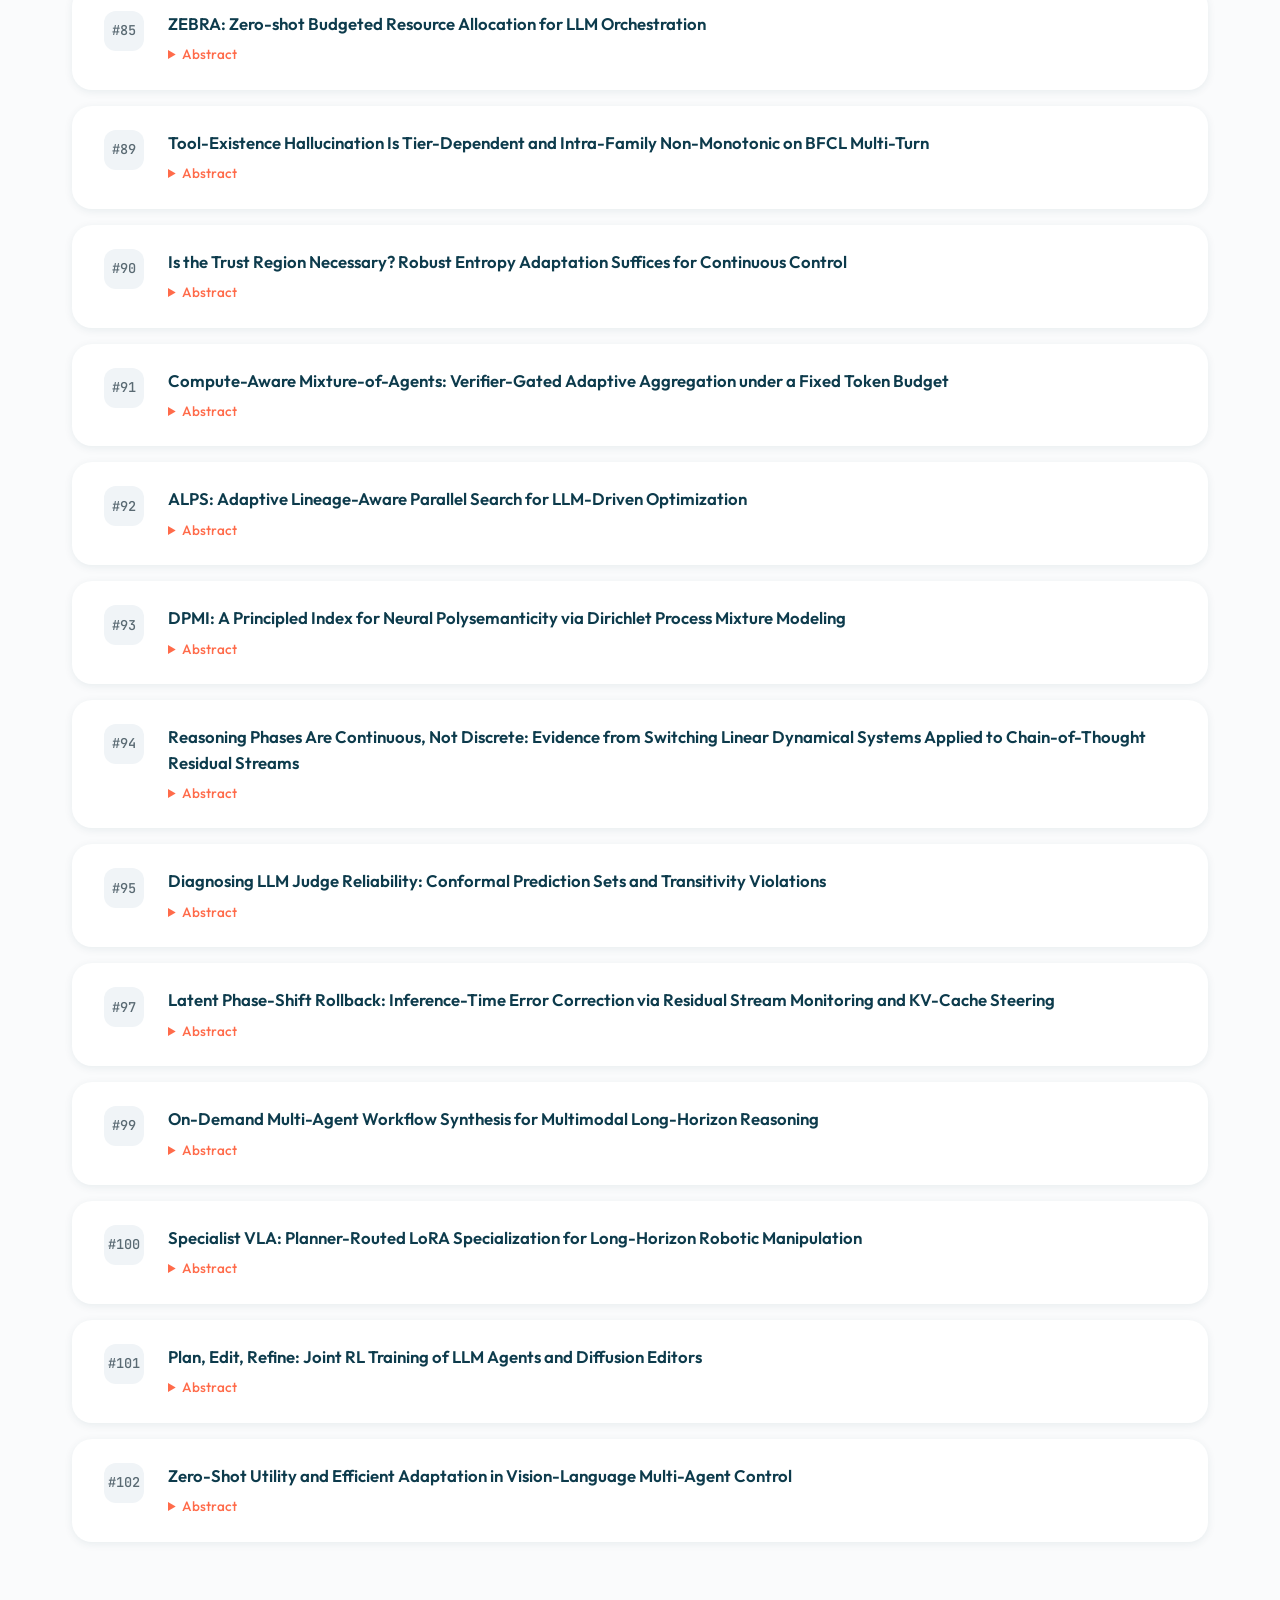
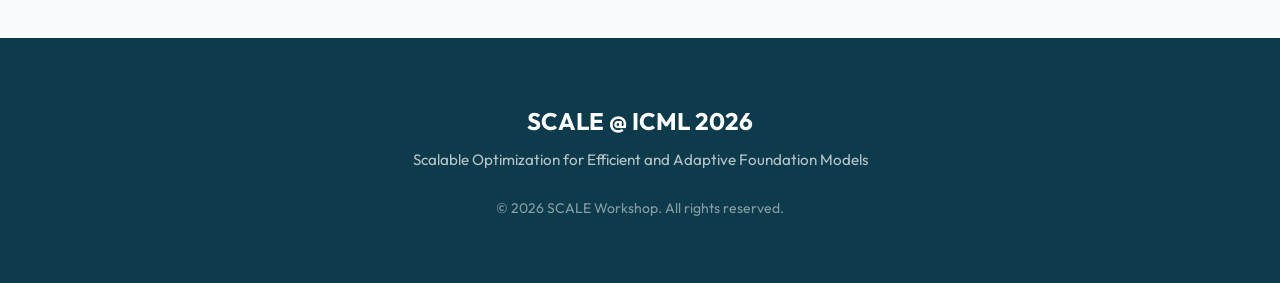
==== commit 4ca6444a: "Move paper #75 to oral presentations section. Co-authored-by: Cursor <cursoragent@cursor.com>" ====
--- a/accepted_papers.html
+++ b/accepted_papers.html
@@ -227,6 +227,17 @@
                         </details>
                     </div>
                 </div>
+                <div class="paper-card">
+                    <div class="paper-id">#75</div>
+                    <div class="paper-body">
+                        <div class="paper-title"><a href="https://openreview.net/forum?id=YvMiBbY0ML" target="_blank" rel="noopener noreferrer">Don’t Blind Your VLA: Aligning Visual Representations for OOD Generalization</a></div>
+                        <details class="paper-abstract">
+                            <summary>Abstract</summary>
+                            <p>The growing success of Vision-Language-Action (VLA) models stems from the promise that pretrained Vision-Language Models (VLMs) can endow agents with transferable world knowledge and vision-language (VL) grounding, laying a foundation for action models with broader generalization. Yet when these VLMs are adapted to the action modality, it remains unclear to what extent their original VL representations and knowledge are preserved. In this work, we conduct a systematic study of representation retention during VLA fine-tuning, showing that naive action fine-tuning leads to degradation of visual representations. To characterize and measure these effects, we probe VLA&#x27;s hidden representations and analyze attention maps, further, we design a set of targeted tasks and methods that contrast VLA models with their counterpart VLMs, isolating changes in VL capabilities induced by action fine-tuning. We further evaluate a range of strategies for aligning visual representations and introduce a simple yet effective method that mitigates degradation and yields improved generalization to out-of-distribution (OOD) scenarios. Taken together, our analysis clarifies the trade-off between action fine-tuning and the degradation of VL representations and highlights practical approaches to recover inherited VL capabilities.</p>
+                        </details>
+                    </div>
+                </div>
+
 
                 <div class="paper-card">
                     <div class="paper-id">#32</div>
@@ -795,17 +806,6 @@
                 </div>
 
                 <div class="paper-card">
-                    <div class="paper-id">#75</div>
-                    <div class="paper-body">
-                        <div class="paper-title"><a href="https://openreview.net/forum?id=YvMiBbY0ML" target="_blank" rel="noopener noreferrer">Don’t Blind Your VLA: Aligning Visual Representations for OOD Generalization</a></div>
-                        <details class="paper-abstract">
-                            <summary>Abstract</summary>
-                            <p>The growing success of Vision-Language-Action (VLA) models stems from the promise that pretrained Vision-Language Models (VLMs) can endow agents with transferable world knowledge and vision-language (VL) grounding, laying a foundation for action models with broader generalization. Yet when these VLMs are adapted to the action modality, it remains unclear to what extent their original VL representations and knowledge are preserved. In this work, we conduct a systematic study of representation retention during VLA fine-tuning, showing that naive action fine-tuning leads to degradation of visual representations. To characterize and measure these effects, we probe VLA&#x27;s hidden representations and analyze attention maps, further, we design a set of targeted tasks and methods that contrast VLA models with their counterpart VLMs, isolating changes in VL capabilities induced by action fine-tuning. We further evaluate a range of strategies for aligning visual representations and introduce a simple yet effective method that mitigates degradation and yields improved generalization to out-of-distribution (OOD) scenarios. Taken together, our analysis clarifies the trade-off between action fine-tuning and the degradation of VL representations and highlights practical approaches to recover inherited VL capabilities.</p>
-                        </details>
-                    </div>
-                </div>
-
-                <div class="paper-card">
                     <div class="paper-id">#77</div>
                     <div class="paper-body">
                         <div class="paper-title"><a href="https://openreview.net/forum?id=eFuiMWmFU1" target="_blank" rel="noopener noreferrer">ASPIRE: Asynchronous Batched Self-Speculative Decoding for Long-Context LLM Inference</a></div>
